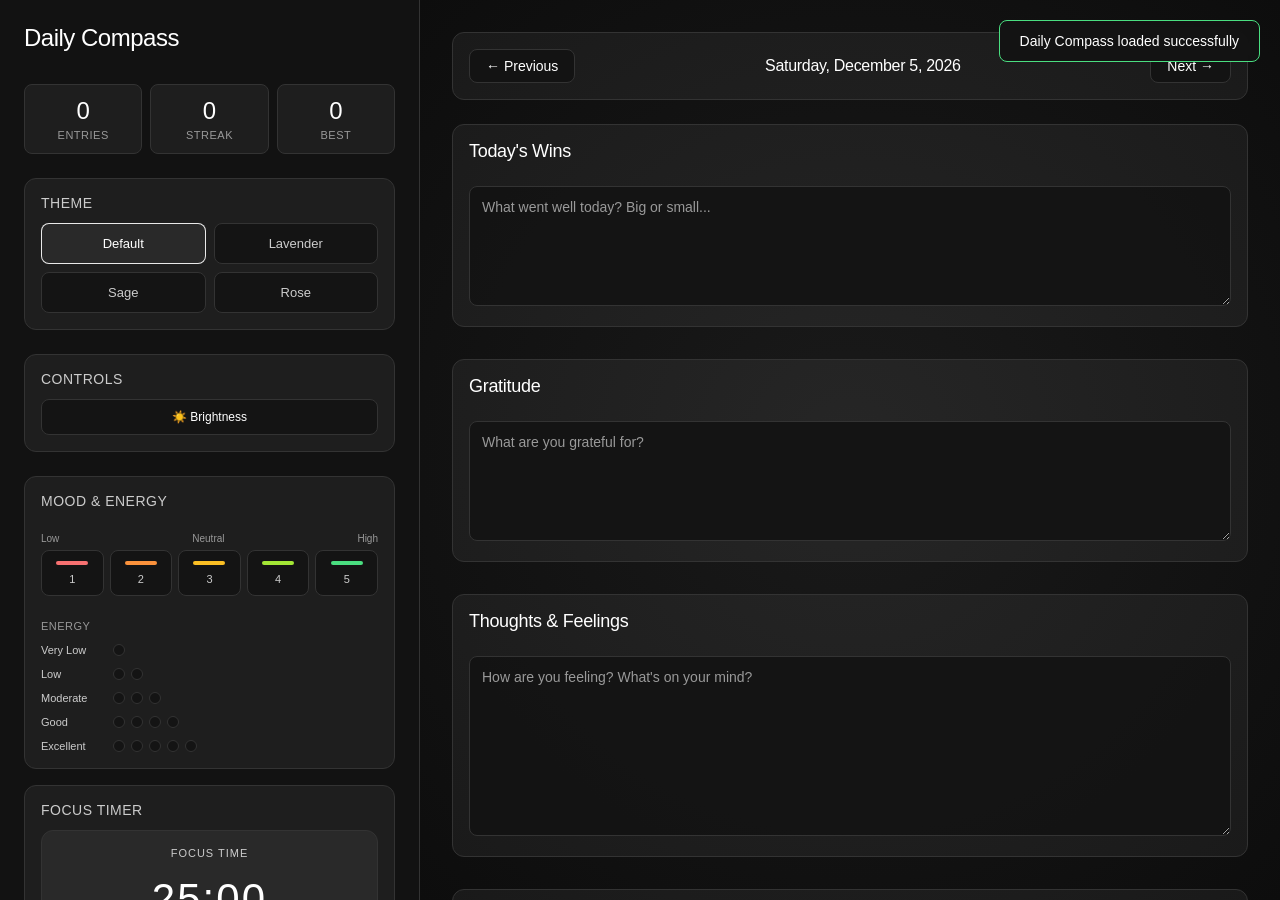
==== index.html @ 0b6d8ff9 "Add files via upload" ====
<!DOCTYPE html>
<html lang="en">
<head>
    <meta charset="UTF-8">
    <meta name="viewport" content="width=device-width, initial-scale=1.0">
    <meta http-equiv="Content-Security-Policy" content="default-src 'self'; style-src 'self' 'unsafe-inline'; script-src 'self' 'unsafe-inline'; img-src 'self' data: blob:;">
    <title>Daily Compass - Neurodivergent Friendly Planner</title>
    <style>
        * {
            margin: 0;
            padding: 0;
            box-sizing: border-box;
        }

        body {
            font-family: -apple-system, BlinkMacSystemFont, 'Segoe UI', Roboto, sans-serif;
            background: var(--bg-primary);
            color: var(--text-primary);
            height: 100vh;
            overflow: hidden;
            transition: all 0.3s ease;
        }
        
        /* Theme Variables */
        body.theme-default {
            --bg-primary: #0a0a0a;
            --bg-secondary: rgba(20, 20, 20, 0.95);
            --bg-tertiary: rgba(255, 255, 255, 0.05);
            --bg-gradient-start: #1a1a1a;
            --bg-gradient-end: #0d0d0d;
            --border-color: #333;
            --text-primary: #ffffff;
            --text-secondary: #ccc;
            --text-tertiary: #999;
            --accent-primary: rgba(255, 255, 255, 0.9);
            --accent-hover: #fff;
            --success: #4ade80;
            --warning: #fbbf24;
            --error: #f87171;
            --mood-very-low: #f87171;
            --mood-low: #fb923c;
            --mood-neutral: #fbbf24;
            --mood-good: #a3e635;
            --mood-excellent: #4ade80;
        }
        
        body.theme-lavender {
            --bg-primary: #1a1520;
            --bg-secondary: rgba(45, 35, 55, 0.95);
            --bg-tertiary: rgba(200, 180, 230, 0.08);
            --bg-gradient-start: #2d233c;
            --bg-gradient-end: #1a1520;
            --border-color: #4a3d5c;
            --text-primary: #e8e0f5;
            --text-secondary: #c8b8e0;
            --text-tertiary: #9b89b3;
            --accent-primary: #b8a0d6;
            --accent-hover: #cbb4e8;
            --success: #a0d6b8;
            --warning: #e8d4a0;
            --error: #d6a0a0;
            --mood-very-low: #d6a0a0;
            --mood-low: #e8b8a0;
            --mood-neutral: #e8d4a0;
            --mood-good: #c0d6a0;
            --mood-excellent: #a0d6b8;
        }
        
        body.theme-sage {
            --bg-primary: #141a14;
            --bg-secondary: rgba(35, 50, 40, 0.95);
            --bg-tertiary: rgba(180, 210, 190, 0.08);
            --bg-gradient-start: #263b2e;
            --bg-gradient-end: #141a14;
            --border-color: #3d5247;
            --text-primary: #e0f0e5;
            --text-secondary: #b8d8c5;
            --text-tertiary: #8aad96;
            --accent-primary: #a0c9b0;
            --accent-hover: #b4ddc4;
            --success: #85c89e;
            --warning: #c9b885;
            --error: #c98585;
            --mood-very-low: #c98585;
            --mood-low: #c9a885;
            --mood-neutral: #c9b885;
            --mood-good: #a5c98e;
            --mood-excellent: #85c89e;
        }
        
        body.theme-rose {
            --bg-primary: #1a1416;
            --bg-secondary: rgba(50, 35, 40, 0.95);
            --bg-tertiary: rgba(230, 180, 200, 0.08);
            --bg-gradient-start: #3c2630;
            --bg-gradient-end: #1a1416;
            --border-color: #5c3d49;
            --text-primary: #f5e0e8;
            --text-secondary: #e0b8cd;
            --text-tertiary: #b389a0;
            --accent-primary: #d6a0b8;
            --accent-hover: #e8b4cb;
            --success: #b8d6a0;
            --warning: #e8d6a0;
            --error: #d6a0a8;
            --mood-very-low: #d6a0a8;
            --mood-low: #e8b8a8;
            --mood-neutral: #e8d6a0;
            --mood-good: #c8d6a8;
            --mood-excellent: #b8d6a0;
        }

        /* Brightness Levels */
        body.brightness-low {
            filter: brightness(0.7);
        }

        body.brightness-medium {
            filter: brightness(0.85);
        }

        body.brightness-high {
            filter: brightness(1);
        }
        
        .app {
            display: flex;
            height: 100vh;
        }
        
        .sidebar {
            width: 420px;
            background: var(--bg-secondary);
            border-right: 1px solid var(--border-color);
            padding: 24px;
            overflow-y: auto;
            backdrop-filter: blur(20px);
            transition: all 0.3s ease;
        }
        
        .main-area {
            flex: 1;
            position: relative;
            background: radial-gradient(circle at 50% 50%, var(--bg-gradient-start) 0%, var(--bg-gradient-end) 100%);
            overflow-y: auto;
            padding: 32px;
            transition: all 0.3s ease;
        }
        
        h1 {
            font-size: 24px;
            font-weight: 300;
            margin-bottom: 32px;
            letter-spacing: -0.5px;
            transition: all 0.3s ease;
            color: var(--text-primary);
        }
        
        h2 {
            font-size: 18px;
            font-weight: 400;
            margin-bottom: 16px;
            color: var(--text-primary);
            letter-spacing: -0.3px;
        }
        
        h3 {
            font-size: 14px;
            font-weight: 500;
            margin-bottom: 12px;
            color: var(--text-secondary);
            text-transform: uppercase;
            letter-spacing: 0.5px;
        }
        
        /* Card Component */
        .card {
            background: var(--bg-tertiary);
            border-radius: 12px;
            padding: 16px;
            margin-bottom: 16px;
            border: 1px solid var(--border-color);
            transition: all 0.3s ease;
        }

        .card:hover {
            background: rgba(255, 255, 255, 0.08);
        }
        
        /* Theme Selector */
        .theme-selector {
            margin-bottom: 24px;
            padding: 16px;
            background: var(--bg-tertiary);
            border-radius: 12px;
            border: 1px solid var(--border-color);
            transition: all 0.3s ease;
        }
        
        .theme-options {
            display: grid;
            grid-template-columns: repeat(2, 1fr);
            gap: 8px;
            margin-top: 12px;
        }
        
        .theme-option {
            padding: 12px;
            border-radius: 8px;
            border: 1px solid var(--border-color);
            cursor: pointer;
            text-align: center;
            font-size: 13px;
            transition: all 0.2s ease;
            background: var(--bg-secondary);
            color: var(--text-secondary);
        }
        
        .theme-option:hover {
            border-color: var(--accent-primary);
            transform: scale(1.02);
        }
        
        .theme-option.active {
            border-color: var(--accent-primary);
            background: var(--bg-tertiary);
            color: var(--text-primary);
        }

        /* Controls Section */
        .controls-section {
            margin-bottom: 24px;
            padding: 16px;
            background: var(--bg-tertiary);
            border-radius: 12px;
            border: 1px solid var(--border-color);
        }

        .control-buttons {
            display: flex;
            gap: 8px;
            margin-top: 12px;
        }

        .control-btn {
            flex: 1;
            padding: 10px;
            border-radius: 8px;
            border: 1px solid var(--border-color);
            background: var(--bg-secondary);
            color: var(--text-primary);
            cursor: pointer;
            font-size: 12px;
            transition: all 0.2s ease;
            text-align: center;
        }

        .control-btn:hover {
            background: var(--bg-tertiary);
            border-color: var(--accent-primary);
            transform: scale(1.02);
        }

        .control-btn.active {
            border-color: var(--accent-primary);
            background: var(--accent-primary);
            color: var(--bg-primary);
        }

        /* Brightness Control */
        .brightness-panel {
            margin-top: 12px;
            padding: 12px;
            background: var(--bg-secondary);
            border-radius: 8px;
            border: 1px solid var(--border-color);
            display: none;
        }

        .brightness-panel.show {
            display: block;
        }

        .brightness-slider {
            width: 100%;
            margin-top: 8px;
        }

        input[type="range"] {
            -webkit-appearance: none;
            width: 100%;
            height: 6px;
            border-radius: 3px;
            background: var(--border-color);
            outline: none;
        }

        input[type="range"]::-webkit-slider-thumb {
            -webkit-appearance: none;
            appearance: none;
            width: 16px;
            height: 16px;
            border-radius: 50%;
            background: var(--accent-primary);
            cursor: pointer;
        }

        input[type="range"]::-moz-range-thumb {
            width: 16px;
            height: 16px;
            border-radius: 50%;
            background: var(--accent-primary);
            cursor: pointer;
            border: none;
        }
        
        /* Stats Display */
        .stats-display {
            display: grid;
            grid-template-columns: repeat(3, 1fr);
            gap: 8px;
            margin-bottom: 24px;
        }

        .stat-card {
            background: var(--bg-tertiary);
            border-radius: 8px;
            padding: 12px;
            border: 1px solid var(--border-color);
            text-align: center;
        }

        .stat-value {
            font-size: 24px;
            font-weight: 300;
            color: var(--text-primary);
            margin-bottom: 4px;
        }

        .stat-label {
            font-size: 11px;
            color: var(--text-tertiary);
            text-transform: uppercase;
            letter-spacing: 0.5px;
        }
        
        /* Date Navigation */
        .date-navigation {
            display: flex;
            align-items: center;
            justify-content: space-between;
            margin-bottom: 24px;
            padding: 16px;
            background: var(--bg-tertiary);
            border-radius: 12px;
            border: 1px solid var(--border-color);
        }
        
        .nav-btn {
            padding: 8px 16px;
            border-radius: 8px;
            border: 1px solid var(--border-color);
            background: var(--bg-secondary);
            color: var(--text-primary);
            cursor: pointer;
            font-size: 14px;
            transition: all 0.2s ease;
        }
        
        .nav-btn:hover {
            border-color: var(--accent-primary);
            transform: scale(1.02);
        }

        .date-display {
            font-size: 16px;
            font-weight: 400;
            color: var(--text-primary);
            letter-spacing: -0.3px;
        }

        /* PROFESSIONAL MOOD TRACKER */
        .mood-tracker-container {
            margin-top: 24px;
        }

        .mood-scale {
            margin-bottom: 24px;
        }

        .mood-label-row {
            display: flex;
            justify-content: space-between;
            margin-bottom: 8px;
            font-size: 12px;
            color: var(--text-tertiary);
        }

        .mood-buttons {
            display: grid;
            grid-template-columns: repeat(5, 1fr);
            gap: 8px;
        }

        .mood-btn {
            padding: 16px 8px;
            border-radius: 8px;
            border: 1px solid var(--border-color);
            background: var(--bg-secondary);
            color: var(--text-secondary);
            cursor: pointer;
            font-size: 13px;
            transition: all 0.2s ease;
            text-align: center;
            display: flex;
            flex-direction: column;
            align-items: center;
            gap: 8px;
        }

        .mood-btn:hover {
            transform: scale(1.02);
            border-color: var(--accent-primary);
        }

        .mood-btn.selected {
            border-width: 3px;
            border-color: var(--text-primary);
            font-weight: 600;
            background: var(--bg-tertiary);
        }

        .mood-indicator {
            width: 32px;
            height: 4px;
            border-radius: 2px;
            background: var(--border-color);
            transition: all 0.2s ease;
        }

        .mood-btn[data-mood="very-low"] .mood-indicator {
            background: var(--mood-very-low);
        }

        .mood-btn[data-mood="low"] .mood-indicator {
            background: var(--mood-low);
        }

        .mood-btn[data-mood="neutral"] .mood-indicator {
            background: var(--mood-neutral);
        }

        .mood-btn[data-mood="good"] .mood-indicator {
            background: var(--mood-good);
        }

        .mood-btn[data-mood="excellent"] .mood-indicator {
            background: var(--mood-excellent);
        }

        /* Energy Level Tracker */
        .energy-scale {
            margin-top: 24px;
        }

        .energy-level-row {
            display: flex;
            align-items: center;
            gap: 12px;
            margin-top: 12px;
        }

        .energy-label {
            min-width: 80px;
            font-size: 13px;
            color: var(--text-secondary);
        }

        .energy-dots-container {
            display: flex;
            gap: 6px;
            flex: 1;
        }

        .energy-dot {
            width: 12px;
            height: 12px;
            border-radius: 50%;
            background: var(--bg-secondary);
            border: 1px solid var(--border-color);
            cursor: pointer;
            transition: all 0.2s ease;
        }

        .energy-dot:hover {
            transform: scale(1.2);
            border-color: var(--accent-primary);
        }

        .energy-dot.filled {
            background: var(--accent-primary);
            border-color: var(--accent-primary);
        }

        /* Text Areas */
        textarea {
            width: 100%;
            min-height: 120px;
            padding: 12px;
            border-radius: 8px;
            border: 1px solid var(--border-color);
            background: var(--bg-secondary);
            color: var(--text-primary);
            font-family: inherit;
            font-size: 14px;
            resize: vertical;
            transition: all 0.2s ease;
            margin-top: 8px;
        }
        
        textarea:focus {
            outline: none;
            border-color: var(--accent-primary);
            background: var(--bg-tertiary);
        }

        textarea::placeholder {
            color: var(--text-tertiary);
        }

        .textarea-large {
            min-height: 180px;
        }
        
        /* Checklist Items */
        .checklist {
            margin-top: 12px;
        }

        .checklist-item {
            display: flex;
            align-items: center;
            padding: 10px 12px;
            margin-bottom: 6px;
            background: var(--bg-secondary);
            border-radius: 8px;
            border: 1px solid var(--border-color);
            transition: all 0.2s ease;
        }

        .checklist-item:hover {
            background: var(--bg-tertiary);
        }

        .checklist-item.checked {
            opacity: 0.6;
            text-decoration: line-through;
        }

        .checklist-checkbox {
            width: 20px;
            height: 20px;
            border-radius: 4px;
            border: 2px solid var(--border-color);
            margin-right: 12px;
            cursor: pointer;
            transition: all 0.2s ease;
            flex-shrink: 0;
        }

        .checklist-checkbox.checked {
            background: var(--accent-primary);
            border-color: var(--accent-primary);
        }

        .checklist-text {
            flex: 1;
            color: var(--text-secondary);
            font-size: 14px;
        }

        .checklist-remove {
            color: var(--text-tertiary);
            cursor: pointer;
            padding: 4px 8px;
            border-radius: 4px;
            transition: all 0.2s ease;
            font-size: 12px;
        }

        .checklist-remove:hover {
            background: var(--error);
            color: var(--bg-primary);
        }

        /* Add Item Input */
        .add-item-container {
            display: flex;
            gap: 8px;
            margin-top: 12px;
        }

        .add-item-input {
            flex: 1;
            padding: 10px 12px;
            border-radius: 8px;
            border: 1px solid var(--border-color);
            background: var(--bg-secondary);
            color: var(--text-primary);
            font-size: 14px;
            transition: all 0.2s ease;
        }

        .add-item-input:focus {
            outline: none;
            border-color: var(--accent-primary);
        }

        .add-item-btn {
            padding: 10px 20px;
            border-radius: 8px;
            border: 1px solid var(--border-color);
            background: var(--accent-primary);
            color: var(--bg-primary);
            cursor: pointer;
            font-size: 14px;
            transition: all 0.2s ease;
            font-weight: 500;
        }

        .add-item-btn:hover {
            transform: scale(1.02);
            background: var(--accent-hover);
        }

        /* Health Trackers */
        .tracker-grid {
            display: grid;
            grid-template-columns: repeat(2, 1fr);
            gap: 12px;
            margin-top: 12px;
        }

        .tracker-item {
            background: var(--bg-secondary);
            border-radius: 8px;
            padding: 12px;
            border: 1px solid var(--border-color);
        }

        .tracker-label {
            font-size: 12px;
            color: var(--text-tertiary);
            margin-bottom: 8px;
            text-transform: uppercase;
            letter-spacing: 0.5px;
        }

        .tracker-input {
            width: 100%;
            padding: 8px;
            border-radius: 6px;
            border: 1px solid var(--border-color);
            background: var(--bg-tertiary);
            color: var(--text-primary);
            font-size: 14px;
        }

        .tracker-input:focus {
            outline: none;
            border-color: var(--accent-primary);
        }

        /* Action Buttons */
        .action-btn {
            width: 100%;
            padding: 14px;
            border-radius: 8px;
            border: 1px solid var(--border-color);
            background: var(--accent-primary);
            color: var(--bg-primary);
            cursor: pointer;
            font-size: 15px;
            font-weight: 500;
            transition: all 0.2s ease;
            margin-top: 16px;
        }

        .action-btn:hover {
            transform: scale(1.02);
            background: var(--accent-hover);
        }

        .action-btn.secondary {
            background: var(--bg-secondary);
            color: var(--text-primary);
        }

        .action-btn.secondary:hover {
            background: var(--bg-tertiary);
            border-color: var(--accent-primary);
        }

        /* Data Management */
        .data-buttons {
            display: flex;
            gap: 8px;
            margin-top: 12px;
        }

        .data-btn {
            flex: 1;
            padding: 10px;
            border-radius: 8px;
            border: 1px solid var(--border-color);
            background: var(--bg-secondary);
            color: var(--text-primary);
            cursor: pointer;
            font-size: 12px;
            transition: all 0.2s ease;
            text-align: center;
        }

        .data-btn:hover {
            background: var(--bg-tertiary);
            border-color: var(--accent-primary);
            transform: scale(1.02);
        }

        /* Status Message */
        .status-message {
            position: fixed;
            top: 20px;
            right: 20px;
            padding: 12px 20px;
            border-radius: 8px;
            background: var(--bg-secondary);
            border: 1px solid var(--border-color);
            color: var(--text-primary);
            font-size: 14px;
            opacity: 0;
            transform: translateY(-20px);
            transition: all 0.3s ease;
            z-index: 1000;
            backdrop-filter: blur(10px);
        }

        .status-message.show {
            opacity: 1;
            transform: translateY(0);
        }

        .status-message.success {
            border-color: var(--success);
        }

        .status-message.error {
            border-color: var(--error);
        }

        /* Celebration Overlay */
        .celebration-overlay {
            position: fixed;
            top: 0;
            left: 0;
            width: 100%;
            height: 100%;
            background: rgba(0, 0, 0, 0.8);
            display: none;
            align-items: center;
            justify-content: center;
            z-index: 2000;
            backdrop-filter: blur(10px);
        }

        .celebration-overlay.show {
            display: flex;
        }

        .celebration-content {
            background: var(--bg-secondary);
            border-radius: 16px;
            padding: 40px;
            border: 2px solid var(--accent-primary);
            text-align: center;
            max-width: 500px;
        }

        .celebration-title {
            font-size: 36px;
            font-weight: 300;
            color: var(--text-primary);
            margin-bottom: 16px;
        }

        .celebration-message {
            font-size: 18px;
            color: var(--text-secondary);
            margin-bottom: 24px;
            line-height: 1.6;
        }

        .celebration-close {
            padding: 12px 32px;
            border-radius: 8px;
            border: 1px solid var(--border-color);
            background: var(--accent-primary);
            color: var(--bg-primary);
            cursor: pointer;
            font-size: 15px;
            font-weight: 500;
            transition: all 0.2s ease;
        }

        .celebration-close:hover {
            transform: scale(1.05);
            background: var(--accent-hover);
        }

        /* Scrollbar Styling */
        ::-webkit-scrollbar {
            width: 8px;
        }

        ::-webkit-scrollbar-track {
            background: var(--bg-primary);
        }

        ::-webkit-scrollbar-thumb {
            background: var(--border-color);
            border-radius: 4px;
        }

        ::-webkit-scrollbar-thumb:hover {
            background: var(--accent-primary);
        }

        /* Section Spacing */
        .section {
            margin-bottom: 32px;
        }

        .section:last-child {
            margin-bottom: 0;
        }

        /* Hidden file input */
        #importFileInput {
            display: none;
        }

        /* WORK TASKS */
        .task-list {
            margin-top: 16px;
        }

        .task-item {
            display: flex;
            align-items: flex-start;
            gap: 12px;
            padding: 12px;
            margin-bottom: 8px;
            background: var(--bg-secondary);
            border-radius: 8px;
            border: 1px solid var(--border-color);
            transition: all 0.2s ease;
        }

        .task-item:hover {
            background: var(--bg-tertiary);
        }

        .task-item.completed {
            opacity: 0.5;
        }

        .task-checkbox {
            width: 20px;
            height: 20px;
            border-radius: 4px;
            border: 2px solid var(--border-color);
            cursor: pointer;
            transition: all 0.2s ease;
            flex-shrink: 0;
            margin-top: 2px;
        }

        .task-checkbox.checked {
            background: var(--success);
            border-color: var(--success);
        }

        .task-content {
            flex: 1;
            min-width: 0;
        }

        .task-text {
            color: var(--text-primary);
            font-size: 14px;
            margin-bottom: 4px;
            word-wrap: break-word;
        }

        .task-item.completed .task-text {
            text-decoration: line-through;
        }

        .task-meta {
            display: flex;
            gap: 8px;
            flex-wrap: wrap;
            margin-top: 4px;
        }

        .task-tag {
            padding: 2px 8px;
            border-radius: 4px;
            font-size: 11px;
            font-weight: 500;
            text-transform: uppercase;
            letter-spacing: 0.5px;
        }

        .task-priority-high {
            background: var(--error);
            color: var(--bg-primary);
        }

        .task-priority-medium {
            background: var(--warning);
            color: var(--bg-primary);
        }

        .task-priority-low {
            background: var(--success);
            color: var(--bg-primary);
        }

        .task-time {
            font-size: 11px;
            color: var(--text-tertiary);
        }

        .task-actions {
            display: flex;
            gap: 4px;
        }

        .task-action-btn {
            padding: 4px 8px;
            font-size: 11px;
            border-radius: 4px;
            border: 1px solid var(--border-color);
            background: var(--bg-secondary);
            color: var(--text-tertiary);
            cursor: pointer;
            transition: all 0.2s ease;
        }

        .task-action-btn:hover {
            background: var(--error);
            border-color: var(--error);
            color: var(--bg-primary);
        }

        .add-task-form {
            display: flex;
            flex-direction: column;
            gap: 8px;
            margin-top: 12px;
            padding: 12px;
            background: var(--bg-secondary);
            border-radius: 8px;
            border: 1px solid var(--border-color);
        }

        .task-input-row {
            display: flex;
            gap: 8px;
        }

        .task-input {
            flex: 1;
            padding: 8px 12px;
            border-radius: 6px;
            border: 1px solid var(--border-color);
            background: var(--bg-tertiary);
            color: var(--text-primary);
            font-size: 14px;
        }

        .task-input:focus {
            outline: none;
            border-color: var(--accent-primary);
        }

        .task-select {
            padding: 8px 12px;
            border-radius: 6px;
            border: 1px solid var(--border-color);
            background: var(--bg-tertiary);
            color: var(--text-primary);
            font-size: 13px;
            cursor: pointer;
        }

        .task-time-input {
            width: 100px;
            padding: 8px 12px;
            border-radius: 6px;
            border: 1px solid var(--border-color);
            background: var(--bg-tertiary);
            color: var(--text-primary);
            font-size: 13px;
        }

        /* TASK PROGRESS BAR */
        .task-progress-container {
            margin-bottom: 16px;
            padding: 12px;
            background: var(--bg-tertiary);
            border-radius: 8px;
            border: 1px solid var(--border-color);
        }
        
        .task-progress-header {
            display: flex;
            justify-content: space-between;
            align-items: center;
            margin-bottom: 8px;
        }
        
        .task-progress-label {
            font-size: 13px;
            color: var(--text-secondary);
            font-weight: 500;
        }
        
        .task-progress-stats {
            font-size: 13px;
            color: var(--text-tertiary);
        }
        
        .task-progress-bar-container {
            width: 100%;
            height: 8px;
            background: var(--bg-secondary);
            border-radius: 4px;
            overflow: hidden;
            position: relative;
        }
        
        .task-progress-bar {
            height: 100%;
            background: linear-gradient(90deg, var(--success), var(--accent-primary));
            border-radius: 4px;
            transition: width 0.4s ease;
            position: relative;
        }
        
        .task-progress-bar::after {
            content: '';
            position: absolute;
            top: 0;
            left: 0;
            right: 0;
            bottom: 0;
            background: linear-gradient(
                90deg,
                transparent,
                rgba(255, 255, 255, 0.2),
                transparent
            );
            animation: shimmer 2s infinite;
        }
        
        @keyframes shimmer {
            0% { transform: translateX(-100%); }
            100% { transform: translateX(100%); }
        }

        /* POMODORO TIMER */
        .pomodoro-container {
            padding: 24px;
            background: var(--bg-tertiary);
            border-radius: 12px;
            border: 1px solid var(--border-color);
            text-align: center;
        }

        .timer-display {
            font-size: 64px;
            font-weight: 300;
            color: var(--text-primary);
            margin: 24px 0;
            font-variant-numeric: tabular-nums;
            letter-spacing: 0.05em;
        }

        .timer-label {
            font-size: 14px;
            color: var(--text-secondary);
            text-transform: uppercase;
            letter-spacing: 1px;
            margin-bottom: 8px;
        }

        .timer-controls {
            display: flex;
            gap: 12px;
            justify-content: center;
            margin-top: 24px;
        }

        .timer-btn {
            padding: 12px 24px;
            border-radius: 8px;
            border: 1px solid var(--border-color);
            background: var(--accent-primary);
            color: var(--bg-primary);
            cursor: pointer;
            font-size: 14px;
            font-weight: 500;
            transition: all 0.2s ease;
        }

        .timer-btn:hover {
            transform: scale(1.05);
            background: var(--accent-hover);
        }

        .timer-btn.secondary {
            background: var(--bg-secondary);
            color: var(--text-primary);
        }

        .timer-btn.secondary:hover {
            background: var(--bg-tertiary);
            border-color: var(--accent-primary);
        }

        .timer-presets {
            display: grid;
            grid-template-columns: repeat(3, 1fr);
            gap: 8px;
            margin-top: 16px;
        }

        .timer-preset {
            padding: 10px;
            border-radius: 6px;
            border: 1px solid var(--border-color);
            background: var(--bg-secondary);
            color: var(--text-secondary);
            cursor: pointer;
            font-size: 12px;
            transition: all 0.2s ease;
        }

        .timer-preset:hover {
            border-color: var(--accent-primary);
            background: var(--bg-tertiary);
        }

        .timer-preset.active {
            border-color: var(--accent-primary);
            background: var(--accent-primary);
            color: var(--bg-primary);
        }

        .timer-stats {
            display: grid;
            grid-template-columns: repeat(3, 1fr);
            gap: 12px;
            margin-top: 16px;
        }

        .timer-stat {
            padding: 12px;
            background: var(--bg-secondary);
            border-radius: 8px;
            border: 1px solid var(--border-color);
        }

        .timer-stat-value {
            font-size: 24px;
            font-weight: 300;
            color: var(--text-primary);
            margin-bottom: 4px;
        }

        .timer-stat-label {
            font-size: 11px;
            color: var(--text-tertiary);
            text-transform: uppercase;
            letter-spacing: 0.5px;
        }

        /* TIME TRACKING */
        .time-blocks {
            display: grid;
            grid-template-columns: repeat(auto-fill, minmax(200px, 1fr));
            gap: 12px;
            margin-top: 16px;
        }

        .time-block {
            padding: 16px;
            background: var(--bg-secondary);
            border-radius: 8px;
            border: 1px solid var(--border-color);
            transition: all 0.2s ease;
        }

        .time-block:hover {
            background: var(--bg-tertiary);
            border-color: var(--accent-primary);
        }

        .time-block-title {
            font-size: 14px;
            font-weight: 500;
            color: var(--text-primary);
            margin-bottom: 8px;
        }

        .time-block-time {
            font-size: 12px;
            color: var(--text-tertiary);
            margin-bottom: 8px;
        }

        .time-block-duration {
            font-size: 20px;
            font-weight: 300;
            color: var(--accent-primary);
        }

        .progress-bar {
            width: 100%;
            height: 8px;
            background: var(--bg-tertiary);
            border-radius: 4px;
            overflow: hidden;
            margin-top: 12px;
        }

        .progress-fill {
            height: 100%;
            background: var(--accent-primary);
            transition: width 0.3s ease;
            border-radius: 4px;
        }

        /* Responsive adjustments */
        @media (max-width: 968px) {
            .app {
                flex-direction: column;
            }

            .sidebar {
                width: 100%;
                border-right: none;
                border-bottom: 1px solid var(--border-color);
            }

            .tracker-grid {
                grid-template-columns: 1fr;
            }

            .mood-buttons {
                grid-template-columns: repeat(3, 1fr);
            }

            .timer-display {
                font-size: 48px;
            }

            .timer-presets {
                grid-template-columns: repeat(2, 1fr);
            }

            .time-blocks {
                grid-template-columns: 1fr;
            }
        }
    </style>
</head>
<body class="theme-default brightness-high">
    <div class="app">
        <!-- Sidebar -->
        <div class="sidebar">
            <h1>Daily Compass</h1>
            
            <!-- Stats Display -->
            <div class="stats-display">
                <div class="stat-card">
                    <div class="stat-value" id="totalEntriesDisplay">0</div>
                    <div class="stat-label">Entries</div>
                </div>
                <div class="stat-card">
                    <div class="stat-value" id="currentStreakDisplay">0</div>
                    <div class="stat-label">Streak</div>
                </div>
                <div class="stat-card">
                    <div class="stat-value" id="longestStreakDisplay">0</div>
                    <div class="stat-label">Best</div>
                </div>
            </div>

            <!-- Theme Selector -->
            <div class="theme-selector">
                <h3>Theme</h3>
                <div class="theme-options">
                    <div class="theme-option active" data-theme="default">Default</div>
                    <div class="theme-option" data-theme="lavender">Lavender</div>
                    <div class="theme-option" data-theme="sage">Sage</div>
                    <div class="theme-option" data-theme="rose">Rose</div>
                </div>
            </div>

            <!-- Controls -->
            <div class="controls-section">
                <h3>Controls</h3>
                <div class="control-buttons">
                    <button class="control-btn" id="brightnessToggle">☀️ Brightness</button>
                </div>
                <div class="brightness-panel" id="brightnessPanel">
                    <label class="tracker-label">Brightness Level</label>
                    <input type="range" class="brightness-slider" id="brightnessSlider" min="1" max="3" value="3" step="1">
                </div>
            </div>

            <!-- MOOD & ENERGY TRACKER -->
            <div class="card">
                <h3>Mood & Energy</h3>
                
                <div class="mood-tracker-container">
                    <!-- Mood Scale -->
                    <div class="mood-scale">
                        <div class="mood-label-row" style="font-size: 10px; margin-bottom: 6px;">
                            <span>Low</span>
                            <span>Neutral</span>
                            <span>High</span>
                        </div>
                        <div class="mood-buttons" id="moodButtons" style="grid-template-columns: repeat(5, 1fr); gap: 6px;">
                            <button class="mood-btn" data-mood="very-low" onclick="selectMood('very-low')" style="padding: 10px 4px;">
                                <div class="mood-indicator"></div>
                                <span style="font-size: 11px;">1</span>
                            </button>
                            <button class="mood-btn" data-mood="low" onclick="selectMood('low')" style="padding: 10px 4px;">
                                <div class="mood-indicator"></div>
                                <span style="font-size: 11px;">2</span>
                            </button>
                            <button class="mood-btn" data-mood="neutral" onclick="selectMood('neutral')" style="padding: 10px 4px;">
                                <div class="mood-indicator"></div>
                                <span style="font-size: 11px;">3</span>
                            </button>
                            <button class="mood-btn" data-mood="good" onclick="selectMood('good')" style="padding: 10px 4px;">
                                <div class="mood-indicator"></div>
                                <span style="font-size: 11px;">4</span>
                            </button>
                            <button class="mood-btn" data-mood="excellent" onclick="selectMood('excellent')" style="padding: 10px 4px;">
                                <div class="mood-indicator"></div>
                                <span style="font-size: 11px;">5</span>
                            </button>
                        </div>
                    </div>

                    <!-- Energy Level - Compact -->
                    <div class="energy-scale" style="margin-top: 16px;">
                        <div style="font-size: 11px; color: var(--text-tertiary); margin-bottom: 8px; text-transform: uppercase; letter-spacing: 0.5px;">Energy</div>
                        <div class="energy-level-row" style="margin-bottom: 6px;">
                            <div class="energy-label" style="min-width: 60px; font-size: 11px;">Very Low</div>
                            <div class="energy-dots-container" id="energyLevel1">
                                <div class="energy-dot" onclick="setEnergyLevel(1, 1)"></div>
                            </div>
                        </div>
                        <div class="energy-level-row" style="margin-bottom: 6px;">
                            <div class="energy-label" style="min-width: 60px; font-size: 11px;">Low</div>
                            <div class="energy-dots-container" id="energyLevel2">
                                <div class="energy-dot" onclick="setEnergyLevel(2, 1)"></div>
                                <div class="energy-dot" onclick="setEnergyLevel(2, 2)"></div>
                            </div>
                        </div>
                        <div class="energy-level-row" style="margin-bottom: 6px;">
                            <div class="energy-label" style="min-width: 60px; font-size: 11px;">Moderate</div>
                            <div class="energy-dots-container" id="energyLevel3">
                                <div class="energy-dot" onclick="setEnergyLevel(3, 1)"></div>
                                <div class="energy-dot" onclick="setEnergyLevel(3, 2)"></div>
                                <div class="energy-dot" onclick="setEnergyLevel(3, 3)"></div>
                            </div>
                        </div>
                        <div class="energy-level-row" style="margin-bottom: 6px;">
                            <div class="energy-label" style="min-width: 60px; font-size: 11px;">Good</div>
                            <div class="energy-dots-container" id="energyLevel4">
                                <div class="energy-dot" onclick="setEnergyLevel(4, 1)"></div>
                                <div class="energy-dot" onclick="setEnergyLevel(4, 2)"></div>
                                <div class="energy-dot" onclick="setEnergyLevel(4, 3)"></div>
                                <div class="energy-dot" onclick="setEnergyLevel(4, 4)"></div>
                            </div>
                        </div>
                        <div class="energy-level-row">
                            <div class="energy-label" style="min-width: 60px; font-size: 11px;">Excellent</div>
                            <div class="energy-dots-container" id="energyLevel5">
                                <div class="energy-dot" onclick="setEnergyLevel(5, 1)"></div>
                                <div class="energy-dot" onclick="setEnergyLevel(5, 2)"></div>
                                <div class="energy-dot" onclick="setEnergyLevel(5, 3)"></div>
                                <div class="energy-dot" onclick="setEnergyLevel(5, 4)"></div>
                                <div class="energy-dot" onclick="setEnergyLevel(5, 5)"></div>
                            </div>
                        </div>
                    </div>
                </div>
            </div>

            <!-- POMODORO TIMER -->
            <div class="card">
                <h3>Focus Timer</h3>
                <div class="pomodoro-container" style="padding: 16px;">
                    <div class="timer-label" id="timerLabel" style="font-size: 11px; margin-bottom: 8px;">FOCUS TIME</div>
                    <div class="timer-display" id="timerDisplay" style="font-size: 42px; margin: 16px 0;">25:00</div>
                    
                    <div class="timer-controls" style="gap: 8px;">
                        <button class="timer-btn" id="startBtn" onclick="startTimer()" style="padding: 10px 16px; font-size: 13px;">Start</button>
                        <button class="timer-btn secondary" id="pauseBtn" onclick="pauseTimer()" style="display: none; padding: 10px 16px; font-size: 13px;">Pause</button>
                        <button class="timer-btn secondary" onclick="resetTimer()" style="padding: 10px 16px; font-size: 13px;">Reset</button>
                    </div>

                    <div class="timer-presets" style="grid-template-columns: repeat(2, 1fr); gap: 6px; margin-top: 12px;">
                        <button class="timer-preset active" onclick="setTimerPreset(25, 'focus')" style="padding: 8px; font-size: 11px;">Focus 25m</button>
                        <button class="timer-preset" onclick="setTimerPreset(5, 'break')" style="padding: 8px; font-size: 11px;">Break 5m</button>
                        <button class="timer-preset" onclick="setTimerPreset(15, 'break')" style="padding: 8px; font-size: 11px;">Break 15m</button>
                        <button class="timer-preset" onclick="setTimerPreset(50, 'focus')" style="padding: 8px; font-size: 11px;">Deep 50m</button>
                    </div>

                    <div class="timer-stats" style="gap: 8px; margin-top: 12px;">
                        <div class="timer-stat" style="padding: 8px;">
                            <div class="timer-stat-value" id="focusSessionsToday" style="font-size: 20px;">0</div>
                            <div class="timer-stat-label" style="font-size: 10px;">Sessions</div>
                        </div>
                        <div class="timer-stat" style="padding: 8px;">
                            <div class="timer-stat-value" id="focusMinutesToday" style="font-size: 20px;">0</div>
                            <div class="timer-stat-label" style="font-size: 10px;">Minutes</div>
                        </div>
                        <div class="timer-stat" style="padding: 8px;">
                            <div class="timer-stat-value" id="breaksTaken" style="font-size: 20px;">0</div>
                            <div class="timer-stat-label" style="font-size: 10px;">Breaks</div>
                        </div>
                    </div>
                </div>
            </div>

            <!-- TASK LIST / AGENDA -->
            <div class="card">
                <h3>Today's Tasks</h3>
                
                <!-- Task Progress Bar -->
                <div class="task-progress-container">
                    <div class="task-progress-header">
                        <div class="task-progress-label">Progress</div>
                        <div class="task-progress-stats">
                            <span id="taskProgressCount">0/0</span> completed
                        </div>
                    </div>
                    <div class="task-progress-bar-container">
                        <div class="task-progress-bar" id="taskProgressBar" style="width: 0%"></div>
                    </div>
                </div>

                <!-- Task List -->
                <div class="task-list" id="taskList"></div>

                <!-- Add Task Form -->
                <div class="add-task-form">
                    <div class="task-input-row">
                        <input type="text" 
                               class="task-input" 
                               id="newTaskInput" 
                               placeholder="Add a task...">
                    </div>
                    <div class="task-input-row">
                        <select class="task-select" id="taskPriority">
                            <option value="">Priority</option>
                            <option value="high">High</option>
                            <option value="medium">Medium</option>
                            <option value="low">Low</option>
                        </select>
                        <input type="text" 
                               class="task-time-input" 
                               id="taskEstimate" 
                               placeholder="Est. time">
                        <button class="add-item-btn" onclick="addTask()">Add</button>
                    </div>
                </div>
            </div>

            <!-- Persistent Notes -->
            <div class="card">
                <h3>Persistent Notes</h3>
                <textarea id="persistentNotes" placeholder="Notes that stay across all days..." style="min-height: 80px;"></textarea>
            </div>

            <!-- Data Management -->
            <div class="card">
                <h3>Data Management</h3>
                <div class="data-buttons">
                    <button class="data-btn" onclick="exportData()">Export</button>
                    <button class="data-btn" onclick="document.getElementById('importFileInput').click()">Import</button>
                    <button class="data-btn" onclick="clearAllData()">Clear</button>
                </div>
                <input type="file" id="importFileInput" accept=".json" onchange="importData(this.files[0])">
            </div>
        </div>

        <!-- Main Area -->
        <div class="main-area">
            <!-- Date Navigation -->
            <div class="date-navigation">
                <button class="nav-btn" onclick="changeDay(-1)">← Previous</button>
                <div class="date-display" id="dateDisplay"></div>
                <button class="nav-btn" onclick="changeDay(1)">Next →</button>
            </div>

            <!-- Today's Wins -->
            <div class="section">
                <div class="card">
                    <h2>Today's Wins</h2>
                    <textarea id="winsText" placeholder="What went well today? Big or small..."></textarea>
                </div>
            </div>

            <!-- Gratitude -->
            <div class="section">
                <div class="card">
                    <h2>Gratitude</h2>
                    <textarea id="gratitudeText" placeholder="What are you grateful for?"></textarea>
                </div>
            </div>

            <!-- Thoughts & Feelings -->
            <div class="section">
                <div class="card">
                    <h2>Thoughts & Feelings</h2>
                    <textarea id="thoughtsText" class="textarea-large" placeholder="How are you feeling? What's on your mind?"></textarea>
                </div>
            </div>

            <!-- Tomorrow's Focus -->
            <div class="section">
                <div class="card">
                    <h2>Tomorrow's Focus</h2>
                    <textarea id="tomorrowText" placeholder="What are you looking forward to or planning for tomorrow?"></textarea>
                </div>
            </div>

            <!-- Self-Care Checklist -->
            <div class="section">
                <div class="card">
                    <h2>Self-Care</h2>
                    <div class="checklist" id="selfCareList"></div>
                    <div class="add-item-container">
                        <input type="text" class="add-item-input" id="newSelfCareItem" placeholder="Add self-care item...">
                        <button class="add-item-btn" onclick="addSelfCareItem()">Add</button>
                    </div>
                </div>
            </div>

            <!-- Hygiene Checklist -->
            <div class="section">
                <div class="card">
                    <h2>Hygiene</h2>
                    <div class="checklist" id="hygieneList"></div>
                    <div class="add-item-container">
                        <input type="text" class="add-item-input" id="newHygieneItem" placeholder="Add hygiene item...">
                        <button class="add-item-btn" onclick="addHygieneItem()">Add</button>
                    </div>
                </div>
            </div>

            <!-- Health Trackers -->
            <div class="section">
                <div class="card">
                    <h2>Health Tracking</h2>
                    <div class="tracker-grid">
                        <div class="tracker-item">
                            <div class="tracker-label">Exercise</div>
                            <input type="text" class="tracker-input" id="exerciseTracker" placeholder="Type & duration">
                        </div>
                        <div class="tracker-item">
                            <div class="tracker-label">Water</div>
                            <input type="text" class="tracker-input" id="waterTracker" placeholder="Glasses/liters">
                        </div>
                        <div class="tracker-item">
                            <div class="tracker-label">Sleep</div>
                            <input type="text" class="tracker-input" id="sleepTracker" placeholder="Hours">
                        </div>
                        <div class="tracker-item">
                            <div class="tracker-label">Medications and Supplements</div>
                            <input type="text" class="tracker-input" id="medsTracker" placeholder="Taken?">
                        </div>
                    </div>
                </div>
            </div>

            <!-- Done Enough Button -->
            <button class="action-btn" onclick="celebrateSmallWin()">
                I've Done Enough Today ✨
            </button>
        </div>
    </div>

    <!-- Status Message -->
    <div class="status-message" id="statusMessage"></div>

    <!-- Celebration Overlay -->
    <div class="celebration-overlay" id="celebrationOverlay">
        <div class="celebration-content">
            <div class="celebration-title">You Did It! ✨</div>
            <div class="celebration-message">
                You've done enough today. Rest is productive. You deserve to feel proud of what you accomplished, no matter how small it seems.
            </div>
            <button class="celebration-close" onclick="closeCelebration()">Thank You</button>
        </div>
    </div>

    <script>
        // ============================================================================
        // DATABASE SETUP
        // ============================================================================
        
        let db;
        let currentDate = new Date();

        const DB_NAME = 'DailyCompassDB';
        const DB_VERSION = 2;

        function initDB() {
            return new Promise((resolve, reject) => {
                const request = indexedDB.open(DB_NAME, DB_VERSION);

                request.onerror = () => reject(request.error);
                request.onsuccess = () => {
                    db = request.result;
                    resolve(db);
                };

                request.onupgradeneeded = (event) => {
                    const db = event.target.result;

                    if (!db.objectStoreNames.contains('entries')) {
                        db.createObjectStore('entries', { keyPath: 'date' });
                    }

                    if (!db.objectStoreNames.contains('settings')) {
                        db.createObjectStore('settings', { keyPath: 'key' });
                    }
                };
            });
        }

        // ============================================================================
        // UTILITY FUNCTIONS
        // ============================================================================

        function getDateString(date) {
            return date.toISOString().split('T')[0];
        }

        function updateDateDisplay() {
            const options = { weekday: 'long', year: 'numeric', month: 'long', day: 'numeric' };
            const dateStr = currentDate.toLocaleDateString('en-US', options);
            document.getElementById('dateDisplay').textContent = dateStr;
        }

        function showStatus(message, type = 'success') {
            const statusEl = document.getElementById('statusMessage');
            statusEl.textContent = message;
            statusEl.className = `status-message ${type} show`;
            
            setTimeout(() => {
                statusEl.classList.remove('show');
            }, 3000);
        }

        // ============================================================================
        // WORK TASKS
        // ============================================================================

        let tasks = [];

        function loadTasks() {
            const transaction = db.transaction(['settings'], 'readonly');
            const store = transaction.objectStore('settings');
            const request = store.get('tasks');

            request.onsuccess = () => {
                if (request.result) {
                    tasks = request.result.value;
                }
                renderTasks();
            };
        }

        function saveTasks() {
            const transaction = db.transaction(['settings'], 'readwrite');
            const store = transaction.objectStore('settings');
            store.put({ key: 'tasks', value: tasks });
        }

        function renderTasks() {
            const list = document.getElementById('taskList');
            list.innerHTML = '';
            
            if (tasks.length === 0) {
                list.innerHTML = '<p style="opacity: 0.6; font-style: italic; padding: 16px; text-align: center;">No tasks yet. Add one below!</p>';
                updateTaskProgress();
                return;
            }
            
            tasks.forEach((task, index) => {
                const div = document.createElement('div');
                div.className = `task-item ${task.completed ? 'completed' : ''}`;
                
                const metaHtml = [];
                if (task.priority) {
                    metaHtml.push(`<span class="task-tag task-priority-${task.priority}">${task.priority}</span>`);
                }
                if (task.estimate) {
                    metaHtml.push(`<span class="task-time">${task.estimate}</span>`);
                }
                
                div.innerHTML = `
                    <div class="task-checkbox ${task.completed ? 'checked' : ''}" onclick="toggleTask(${index})"></div>
                    <div class="task-content">
                        <div class="task-text">${task.text}</div>
                        ${metaHtml.length > 0 ? `<div class="task-meta">${metaHtml.join('')}</div>` : ''}
                    </div>
                    <div class="task-actions">
                        <button class="task-action-btn" onclick="deleteTask(${index})">Delete</button>
                    </div>
                `;
                list.appendChild(div);
            });
            
            updateTaskProgress();
        }

        function updateTaskProgress() {
            const totalTasks = tasks.length;
            const completedTasks = tasks.filter(t => t.completed).length;
            const percentage = totalTasks > 0 ? (completedTasks / totalTasks) * 100 : 0;
            
            // Update progress bar
            const progressBar = document.getElementById('taskProgressBar');
            if (progressBar) {
                progressBar.style.width = percentage + '%';
            }
            
            // Update progress text
            const progressCount = document.getElementById('taskProgressCount');
            if (progressCount) {
                progressCount.textContent = `${completedTasks}/${totalTasks}`;
            }
        }

        function addTask() {
            const input = document.getElementById('newTaskInput');
            const priority = document.getElementById('taskPriority');
            const estimate = document.getElementById('taskEstimate');
            const text = input.value.trim();
            
            if (text) {
                tasks.push({
                    text: text,
                    completed: false,
                    priority: priority.value,
                    estimate: estimate.value.trim(),
                    createdAt: new Date().toISOString()
                });
                
                saveTasks();
                renderTasks();
                
                input.value = '';
                priority.value = '';
                estimate.value = '';
                
                showStatus('Task added');
            }
        }

        function toggleTask(index) {
            tasks[index].completed = !tasks[index].completed;
            saveTasks();
            renderTasks();
            saveEntry(); // Also save to daily entry
        }

        function deleteTask(index) {
            if (confirm('Delete this task?')) {
                tasks.splice(index, 1);
                saveTasks();
                renderTasks();
                showStatus('Task deleted');
            }
        }

        // ============================================================================
        // POMODORO TIMER
        // ============================================================================

        let timerInterval = null;
        let timerSeconds = 1500; // 25 minutes default
        let initialTimerSeconds = 1500; // Track starting time for accurate stats
        let timerRunning = false;
        let currentTimerType = 'focus';
        let focusSessionsToday = 0;
        let focusMinutesToday = 0;
        let breaksTaken = 0;

        function updateTimerDisplay() {
            const minutes = Math.floor(timerSeconds / 60);
            const seconds = timerSeconds % 60;
            document.getElementById('timerDisplay').textContent = 
                `${minutes.toString().padStart(2, '0')}:${seconds.toString().padStart(2, '0')}`;
        }

        function setTimerPreset(minutes, type) {
            if (timerRunning) {
                pauseTimer();
            }
            
            timerSeconds = minutes * 60;
            initialTimerSeconds = minutes * 60; // Store initial value for stats
            currentTimerType = type;
            updateTimerDisplay();
            
            // Update label
            const labels = {
                'focus': 'FOCUS TIME',
                'break': 'BREAK TIME',
                'micro': 'MICRO BREAK'
            };
            document.getElementById('timerLabel').textContent = labels[type] || 'TIMER';
            
            // Update active preset
            document.querySelectorAll('.timer-preset').forEach(btn => {
                btn.classList.remove('active');
            });
            event.target.classList.add('active');
        }

        function startTimer() {
            if (timerRunning) return;
            
            // Request notification permission on first timer start (user interaction)
            if ('Notification' in window && Notification.permission === 'default') {
                Notification.requestPermission();
            }
            
            timerRunning = true;
            document.getElementById('startBtn').style.display = 'none';
            document.getElementById('pauseBtn').style.display = 'inline-block';
            
            timerInterval = setInterval(() => {
                timerSeconds--;
                updateTimerDisplay();
                
                if (timerSeconds <= 0) {
                    completeTimer();
                }
            }, 1000);
        }

        function pauseTimer() {
            timerRunning = false;
            clearInterval(timerInterval);
            document.getElementById('startBtn').style.display = 'inline-block';
            document.getElementById('pauseBtn').style.display = 'none';
        }

        function resetTimer() {
            pauseTimer();
            timerSeconds = 1500; // Reset to 25 minutes
            initialTimerSeconds = 1500; // Reset initial timer too
            currentTimerType = 'focus';
            updateTimerDisplay();
            document.getElementById('timerLabel').textContent = 'FOCUS TIME';
        }

        function completeTimer() {
            pauseTimer();
            
            // Update stats
            if (currentTimerType === 'focus') {
                focusSessionsToday++;
                focusMinutesToday += Math.floor(initialTimerSeconds / 60); // Use actual timer duration
                document.getElementById('focusSessionsToday').textContent = focusSessionsToday;
                document.getElementById('focusMinutesToday').textContent = focusMinutesToday;
                showStatus('Focus session complete! Time for a break.', 'success');
            } else {
                breaksTaken++;
                document.getElementById('breaksTaken').textContent = breaksTaken;
                showStatus('Break complete! Ready to focus?', 'success');
            }
            
            // Play notification (optional - browser notification)
            if ('Notification' in window && Notification.permission === 'granted') {
                new Notification('Timer Complete!', {
                    body: currentTimerType === 'focus' ? 'Time for a break!' : 'Ready to focus again?',
                    icon: 'data:image/svg+xml,<svg xmlns="http://www.w3.org/2000/svg" viewBox="0 0 100 100"><text y=".9em" font-size="90">⏰</text></svg>'
                });
            }
            
            // Save timer stats
            saveTimerStats();
            
            // Reset timer
            resetTimer();
        }

        function saveTimerStats() {
            const transaction = db.transaction(['settings'], 'readwrite');
            const store = transaction.objectStore('settings');
            const today = getDateString(new Date());
            
            store.put({ 
                key: `timerStats_${today}`, 
                value: {
                    focusSessions: focusSessionsToday,
                    focusMinutes: focusMinutesToday,
                    breaks: breaksTaken
                }
            });
        }

        function loadTimerStats() {
            const transaction = db.transaction(['settings'], 'readonly');
            const store = transaction.objectStore('settings');
            const today = getDateString(new Date());
            const request = store.get(`timerStats_${today}`);

            request.onsuccess = () => {
                if (request.result && request.result.value) {
                    const stats = request.result.value;
                    focusSessionsToday = stats.focusSessions || 0;
                    focusMinutesToday = stats.focusMinutes || 0;
                    breaksTaken = stats.breaks || 0;
                    
                    document.getElementById('focusSessionsToday').textContent = focusSessionsToday;
                    document.getElementById('focusMinutesToday').textContent = focusMinutesToday;
                    document.getElementById('breaksTaken').textContent = breaksTaken;
                }
            };
        }

        // Notification permission will be requested only when user starts a timer

        // ============================================================================
        // MOOD TRACKER
        // ============================================================================

        let currentMood = null;
        let currentEnergy = null;

        function selectMood(mood) {
            currentMood = mood;
            document.querySelectorAll('.mood-btn').forEach(btn => {
                btn.classList.remove('selected');
            });
            document.querySelector(`[data-mood="${mood}"]`).classList.add('selected');
            saveEntry();
            showStatus('Mood recorded');
        }

        function setEnergyLevel(level, dotIndex) {
            currentEnergy = { level, intensity: dotIndex };
            
            // Clear all dots
            document.querySelectorAll('.energy-dot').forEach(dot => {
                dot.classList.remove('filled');
            });
            
            // Fill dots up to selected level
            const container = document.getElementById(`energyLevel${level}`);
            const dots = container.querySelectorAll('.energy-dot');
            for (let i = 0; i < dotIndex; i++) {
                dots[i].classList.add('filled');
            }
            
            saveEntry();
            showStatus('Energy level recorded');
        }

        // ============================================================================
        // THEME MANAGEMENT
        // ============================================================================

        function setTheme(theme) {
            document.body.className = `theme-${theme} brightness-high`;
            const currentBrightness = localStorage.getItem('brightnessLevel') || '3';
            setBrightness(currentBrightness);
            
            document.querySelectorAll('.theme-option').forEach(btn => {
                btn.classList.toggle('active', btn.dataset.theme === theme);
            });
            
            localStorage.setItem('theme', theme);
        }

        document.querySelectorAll('.theme-option').forEach(btn => {
            btn.addEventListener('click', () => {
                const theme = btn.dataset.theme;
                setTheme(theme);
                showStatus(`Theme changed to ${theme}`);
            });
        });

        // ============================================================================
        // BRIGHTNESS CONTROL
        // ============================================================================

        document.getElementById('brightnessToggle').addEventListener('click', function(e) {
            e.preventDefault();
            e.stopPropagation();
            const panel = document.getElementById('brightnessPanel');
            panel.classList.toggle('show');
            this.classList.toggle('active', panel.classList.contains('show'));
        });

        document.getElementById('brightnessSlider').addEventListener('input', function() {
            setBrightness(this.value);
            localStorage.setItem('brightnessLevel', this.value);
        });

        function setBrightness(level) {
            document.body.classList.remove('brightness-low', 'brightness-medium', 'brightness-high');
            switch(level) {
                case '1':
                    document.body.classList.add('brightness-low');
                    break;
                case '2':
                    document.body.classList.add('brightness-medium');
                    break;
                case '3':
                    document.body.classList.add('brightness-high');
                    break;
            }
        }

        // ============================================================================
        // DATE NAVIGATION
        // ============================================================================

        function changeDay(delta) {
            saveEntry();
            currentDate.setDate(currentDate.getDate() + delta);
            updateDateDisplay();
            loadEntry(getDateString(currentDate));
        }

        // ============================================================================
        // ENTRY MANAGEMENT
        // ============================================================================

        // ============================================================================
        // HELPER FUNCTIONS
        // ============================================================================

        function safeGetValue(id, defaultValue = '') {
            const element = document.getElementById(id);
            return element ? element.value : defaultValue;
        }

        function safeSetValue(id, value) {
            const element = document.getElementById(id);
            if (element) {
                element.value = value || '';
            }
        }

        // ============================================================================
        // ENTRY MANAGEMENT
        // ============================================================================

        function saveEntry() {
            const dateKey = getDateString(currentDate);
            const entry = {
                date: dateKey,
                mood: currentMood,
                energy: currentEnergy,
                moodNotes: safeGetValue('moodNotesText'),
                wins: safeGetValue('winsText'),
                gratitude: safeGetValue('gratitudeText'),
                thoughts: safeGetValue('thoughtsText'),
                tomorrow: safeGetValue('tomorrowText'),
                exercise: safeGetValue('exerciseTracker'),
                water: safeGetValue('waterTracker'),
                sleep: safeGetValue('sleepTracker'),
                meds: safeGetValue('medsTracker'),
                selfCare: getCurrentSelfCareState(),
                hygiene: getCurrentHygieneState(),
                tasks: tasks.map(t => ({ ...t })), // Save task completion state
                lastModified: new Date().toISOString()
            };

            const transaction = db.transaction(['entries'], 'readwrite');
            const store = transaction.objectStore('entries');
            store.put(entry);

            transaction.oncomplete = () => {
                updateStats();
            };
        }

        function loadEntry(dateKey) {
            const transaction = db.transaction(['entries'], 'readonly');
            const store = transaction.objectStore('entries');
            const request = store.get(dateKey);

            request.onsuccess = () => {
                const entry = request.result;
                if (entry) {
                    // Load mood
                    if (entry.mood) {
                        currentMood = entry.mood;
                        selectMood(entry.mood);
                    } else {
                        currentMood = null;
                        document.querySelectorAll('.mood-btn').forEach(btn => btn.classList.remove('selected'));
                    }
                    
                    // Load energy
                    if (entry.energy) {
                        currentEnergy = entry.energy;
                        setEnergyLevel(entry.energy.level, entry.energy.intensity);
                    } else {
                        currentEnergy = null;
                        document.querySelectorAll('.energy-dot').forEach(dot => dot.classList.remove('filled'));
                    }
                    
                    safeSetValue('moodNotesText', entry.moodNotes);
                    safeSetValue('winsText', entry.wins);
                    safeSetValue('gratitudeText', entry.gratitude);
                    safeSetValue('thoughtsText', entry.thoughts);
                    safeSetValue('tomorrowText', entry.tomorrow);
                    safeSetValue('exerciseTracker', entry.exercise);
                    safeSetValue('waterTracker', entry.water);
                    safeSetValue('sleepTracker', entry.sleep);
                    safeSetValue('medsTracker', entry.meds);
                    
                    if (entry.selfCare) loadSelfCareState(entry.selfCare);
                    if (entry.hygiene) loadHygieneState(entry.hygiene);
                } else {
                    clearForm();
                }
            };
        }

        function clearForm() {
            currentMood = null;
            currentEnergy = null;
            document.querySelectorAll('.mood-btn').forEach(btn => btn.classList.remove('selected'));
            document.querySelectorAll('.energy-dot').forEach(dot => dot.classList.remove('filled'));
            safeSetValue('moodNotesText', '');
            safeSetValue('winsText', '');
            safeSetValue('gratitudeText', '');
            safeSetValue('thoughtsText', '');
            safeSetValue('tomorrowText', '');
            safeSetValue('exerciseTracker', '');
            safeSetValue('waterTracker', '');
            safeSetValue('sleepTracker', '');
            safeSetValue('medsTracker', '');
            resetChecklistStates();
        }

        // ============================================================================
        // PERSISTENT NOTES
        // ============================================================================

        document.getElementById('persistentNotes').addEventListener('input', function() {
            savePersistentNotes();
        });

        function savePersistentNotes() {
            const notes = document.getElementById('persistentNotes').value;
            const transaction = db.transaction(['settings'], 'readwrite');
            const store = transaction.objectStore('settings');
            store.put({ key: 'persistentNotes', value: notes });
        }

        function loadPersistentNotes() {
            const transaction = db.transaction(['settings'], 'readonly');
            const store = transaction.objectStore('settings');
            const request = store.get('persistentNotes');

            request.onsuccess = () => {
                if (request.result) {
                    document.getElementById('persistentNotes').value = request.result.value;
                }
            };
        }

        // ============================================================================
        // SELF-CARE CHECKLIST
        // ============================================================================

        let selfCareItems = [];

        function loadSelfCareItems() {
            const transaction = db.transaction(['settings'], 'readonly');
            const store = transaction.objectStore('settings');
            const request = store.get('selfCareItems');

            request.onsuccess = () => {
                if (request.result) {
                    selfCareItems = request.result.value;
                } else {
                    selfCareItems = [
                        'Take breaks',
                        'Deep breathing',
                        'Stretch',
                        'Listen to music',
                        'Connect with someone'
                    ];
                    saveSelfCareItems();
                }
                renderSelfCareList();
            };
        }

        function saveSelfCareItems() {
            const transaction = db.transaction(['settings'], 'readwrite');
            const store = transaction.objectStore('settings');
            store.put({ key: 'selfCareItems', value: selfCareItems });
        }

        function renderSelfCareList() {
            const list = document.getElementById('selfCareList');
            
            // Save current checked states before clearing
            const currentStates = getCurrentSelfCareState();
            
            list.innerHTML = '';
            
            selfCareItems.forEach((item, index) => {
                const div = document.createElement('div');
                div.className = 'checklist-item';
                
                // Apply checked state if it was previously checked
                if (currentStates[index]) {
                    div.classList.add('checked');
                }
                
                div.innerHTML = `
                    <div class="checklist-checkbox ${currentStates[index] ? 'checked' : ''}" onclick="toggleSelfCare(${index})"></div>
                    <div class="checklist-text">${item}</div>
                    <div class="checklist-remove" onclick="removeSelfCareItem(${index})">Remove</div>
                `;
                list.appendChild(div);
            });
        }

        function addSelfCareItem() {
            const input = document.getElementById('newSelfCareItem');
            const text = input.value.trim();
            
            if (text) {
                selfCareItems.push(text);
                saveSelfCareItems();
                renderSelfCareList();
                input.value = '';
                showStatus('Self-care item added');
            }
        }

        function removeSelfCareItem(index) {
            selfCareItems.splice(index, 1);
            saveSelfCareItems();
            renderSelfCareList();
            showStatus('Self-care item removed');
        }

        function toggleSelfCare(index) {
            const items = document.getElementById('selfCareList').children;
            const item = items[index];
            const checkbox = item.querySelector('.checklist-checkbox');
            
            checkbox.classList.toggle('checked');
            item.classList.toggle('checked');
            saveEntry();
        }

        function getCurrentSelfCareState() {
            const items = document.getElementById('selfCareList').children;
            return Array.from(items).map(item => 
                item.classList.contains('checked')
            );
        }

        function loadSelfCareState(states) {
            const items = document.getElementById('selfCareList').children;
            states.forEach((checked, index) => {
                if (items[index] && checked) {
                    const checkbox = items[index].querySelector('.checklist-checkbox');
                    checkbox.classList.add('checked');
                    items[index].classList.add('checked');
                }
            });
        }

        // ============================================================================
        // HYGIENE CHECKLIST
        // ============================================================================

        let hygieneItems = [];

        function loadHygieneItems() {
            const transaction = db.transaction(['settings'], 'readonly');
            const store = transaction.objectStore('settings');
            const request = store.get('hygieneItems');

            request.onsuccess = () => {
                if (request.result) {
                    hygieneItems = request.result.value;
                } else {
                    hygieneItems = [
                        'Brush teeth',
                        'Shower',
                        'Wash face',
                        'Change clothes',
                        'Drink water'
                    ];
                    saveHygieneItems();
                }
                renderHygieneList();
            };
        }

        function saveHygieneItems() {
            const transaction = db.transaction(['settings'], 'readwrite');
            const store = transaction.objectStore('settings');
            store.put({ key: 'hygieneItems', value: hygieneItems });
        }

        function renderHygieneList() {
            const list = document.getElementById('hygieneList');
            
            // Save current checked states before clearing
            const currentStates = getCurrentHygieneState();
            
            list.innerHTML = '';
            
            hygieneItems.forEach((item, index) => {
                const div = document.createElement('div');
                div.className = 'checklist-item';
                
                // Apply checked state if it was previously checked
                if (currentStates[index]) {
                    div.classList.add('checked');
                }
                
                div.innerHTML = `
                    <div class="checklist-checkbox ${currentStates[index] ? 'checked' : ''}" onclick="toggleHygiene(${index})"></div>
                    <div class="checklist-text">${item}</div>
                    <div class="checklist-remove" onclick="removeHygieneItem(${index})">Remove</div>
                `;
                list.appendChild(div);
            });
        }

        function addHygieneItem() {
            const input = document.getElementById('newHygieneItem');
            const text = input.value.trim();
            
            if (text) {
                hygieneItems.push(text);
                saveHygieneItems();
                renderHygieneList();
                input.value = '';
                showStatus('Hygiene item added');
            }
        }

        function removeHygieneItem(index) {
            hygieneItems.splice(index, 1);
            saveHygieneItems();
            renderHygieneList();
            showStatus('Hygiene item removed');
        }

        function toggleHygiene(index) {
            const items = document.getElementById('hygieneList').children;
            const item = items[index];
            const checkbox = item.querySelector('.checklist-checkbox');
            
            checkbox.classList.toggle('checked');
            item.classList.toggle('checked');
            saveEntry();
        }

        function getCurrentHygieneState() {
            const items = document.getElementById('hygieneList').children;
            return Array.from(items).map(item => 
                item.classList.contains('checked')
            );
        }

        function loadHygieneState(states) {
            const items = document.getElementById('hygieneList').children;
            states.forEach((checked, index) => {
                if (items[index] && checked) {
                    const checkbox = items[index].querySelector('.checklist-checkbox');
                    checkbox.classList.add('checked');
                    items[index].classList.add('checked');
                }
            });
        }

        function resetChecklistStates() {
            document.querySelectorAll('.checklist-item').forEach(item => {
                item.classList.remove('checked');
                item.querySelector('.checklist-checkbox').classList.remove('checked');
            });
        }

        // ============================================================================
        // STATISTICS
        // ============================================================================

        function updateStats() {
            const transaction = db.transaction(['entries'], 'readonly');
            const store = transaction.objectStore('entries');
            const request = store.getAll();

            request.onsuccess = () => {
                const entries = request.result;
                const totalEntries = entries.length;
                
                document.getElementById('totalEntriesDisplay').textContent = totalEntries;
                
                // Calculate streak
                const sortedDates = entries
                    .map(e => new Date(e.date))
                    .sort((a, b) => b - a);

                let currentStreak = 0;
                let longestStreak = 0;
                let tempStreak = 0;
                let prevDate = null;

                sortedDates.forEach(date => {
                    if (prevDate) {
                        const diffDays = Math.floor((prevDate - date) / (1000 * 60 * 60 * 24));
                        if (diffDays === 1) {
                            tempStreak++;
                        } else {
                            longestStreak = Math.max(longestStreak, tempStreak);
                            tempStreak = 1;
                        }
                    } else {
                        tempStreak = 1;
                    }
                    prevDate = date;
                });

                longestStreak = Math.max(longestStreak, tempStreak);

                // Current streak from today backwards
                const today = new Date();
                today.setHours(0, 0, 0, 0);
                let checkDate = new Date(today);
                
                while (true) {
                    const dateStr = getDateString(checkDate);
                    const hasEntry = entries.some(e => e.date === dateStr);
                    
                    if (hasEntry) {
                        currentStreak++;
                        checkDate.setDate(checkDate.getDate() - 1);
                    } else {
                        break;
                    }
                }

                document.getElementById('currentStreakDisplay').textContent = currentStreak;
                document.getElementById('longestStreakDisplay').textContent = longestStreak;
            };
        }

        // ============================================================================
        // CELEBRATION
        // ============================================================================

        function celebrateSmallWin() {
            document.getElementById('celebrationOverlay').classList.add('show');
        }

        function closeCelebration() {
            document.getElementById('celebrationOverlay').classList.remove('show');
        }

        // ============================================================================
        // DATA MANAGEMENT
        // ============================================================================

        function exportData() {
            const transaction = db.transaction(['entries', 'settings'], 'readonly');
            const entriesStore = transaction.objectStore('entries');
            const settingsStore = transaction.objectStore('settings');

            const entriesRequest = entriesStore.getAll();
            const settingsRequest = settingsStore.getAll();

            Promise.all([
                new Promise(resolve => entriesRequest.onsuccess = () => resolve(entriesRequest.result)),
                new Promise(resolve => settingsRequest.onsuccess = () => resolve(settingsRequest.result))
            ]).then(([entries, settings]) => {
                const data = {
                    entries,
                    settings,
                    exportDate: new Date().toISOString(),
                    version: DB_VERSION
                };

                const blob = new Blob([JSON.stringify(data, null, 2)], { type: 'application/json' });
                const url = URL.createObjectURL(blob);
                const a = document.createElement('a');
                a.href = url;
                a.download = `daily-compass-backup-${getDateString(new Date())}.json`;
                document.body.appendChild(a);
                a.click();
                document.body.removeChild(a);
                URL.revokeObjectURL(url);

                showStatus('Data exported successfully');
            });
        }

        function importData(file) {
            if (!file) return;

            const reader = new FileReader();
            reader.onload = (e) => {
                try {
                    const data = JSON.parse(e.target.result);

                    if (!data.entries || !data.settings) {
                        throw new Error('Invalid backup file format');
                    }

                    const shouldReplace = confirm(
                        'Do you want to REPLACE all existing data?\n\n' +
                        'OK = Replace everything\n' +
                        'Cancel = Merge with existing data'
                    );

                    const transaction = db.transaction(['entries', 'settings'], 'readwrite');
                    const entriesStore = transaction.objectStore('entries');
                    const settingsStore = transaction.objectStore('settings');

                    if (shouldReplace) {
                        entriesStore.clear();
                        settingsStore.clear();
                    }

                    data.entries.forEach(entry => entriesStore.put(entry));
                    data.settings.forEach(setting => settingsStore.put(setting));

                    transaction.oncomplete = () => {
                        showStatus('Data imported successfully');
                        loadPersistentNotes();
                        loadSelfCareItems();
                        loadHygieneItems();
                        loadEntry(getDateString(currentDate));
                        updateStats();
                    };

                    document.getElementById('importFileInput').value = '';

                } catch (error) {
                    showStatus('Error importing data: ' + error.message, 'error');
                    console.error('Import error:', error);
                }
            };

            reader.readAsText(file);
        }

        function clearAllData() {
            if (!confirm('Are you sure you want to clear ALL data? This cannot be undone.')) {
                return;
            }

            const transaction = db.transaction(['entries', 'settings'], 'readwrite');
            const entriesStore = transaction.objectStore('entries');
            const settingsStore = transaction.objectStore('settings');

            entriesStore.clear();
            settingsStore.clear();

            transaction.oncomplete = () => {
                showStatus('All data cleared');
                clearForm();
                document.getElementById('persistentNotes').value = '';
                loadSelfCareItems();
                loadHygieneItems();
                updateStats();
            };
        }

        // ============================================================================
        // AUTO-SAVE
        // ============================================================================

        // Auto-save every 30 seconds
        setInterval(() => {
            if (db) {
                saveEntry();
            }
        }, 30000);

        // Save before page unload
        window.addEventListener('beforeunload', () => {
            if (db) {
                saveEntry();
            }
        });

        // ============================================================================
        // INITIALIZATION
        // ============================================================================

        async function initialize() {
            try {
                await initDB();
                
                // Load saved theme
                const savedTheme = localStorage.getItem('theme') || 'default';
                setTheme(savedTheme);

                // Load saved brightness
                const savedBrightness = localStorage.getItem('brightnessLevel') || '3';
                document.getElementById('brightnessSlider').value = savedBrightness;
                setBrightness(savedBrightness);

                // Update date display
                updateDateDisplay();

                // Load data
                await loadPersistentNotes();
                await loadSelfCareItems();
                await loadHygieneItems();
                await loadTasks();
                await loadTimerStats();
                await loadEntry(getDateString(currentDate));
                await updateStats();

                showStatus('Daily Compass loaded successfully');
            } catch (error) {
                console.error('Initialization error:', error);
                showStatus('Error initializing app. Please refresh.', 'error');
            }
        }

        // Start the app
        if (document.readyState === 'loading') {
            document.addEventListener('DOMContentLoaded', initialize);
        } else {
            initialize();
        }

        // Close brightness panel when clicking outside
        document.addEventListener('click', function(e) {
            const panel = document.getElementById('brightnessPanel');
            const toggle = document.getElementById('brightnessToggle');

            if (panel.classList.contains('show') && 
                !panel.contains(e.target) && 
                !toggle.contains(e.target)) {
                panel.classList.remove('show');
                toggle.classList.remove('active');
            }
        });

        // Enter key to add items
        document.getElementById('newSelfCareItem').addEventListener('keypress', function(e) {
            if (e.key === 'Enter') {
                addSelfCareItem();
            }
        });

        document.getElementById('newHygieneItem').addEventListener('keypress', function(e) {
            if (e.key === 'Enter') {
                addHygieneItem();
            }
        });

        document.getElementById('newTaskInput').addEventListener('keypress', function(e) {
            if (e.key === 'Enter') {
                addTask();
            }
        });
    </script>
</body>
</html>
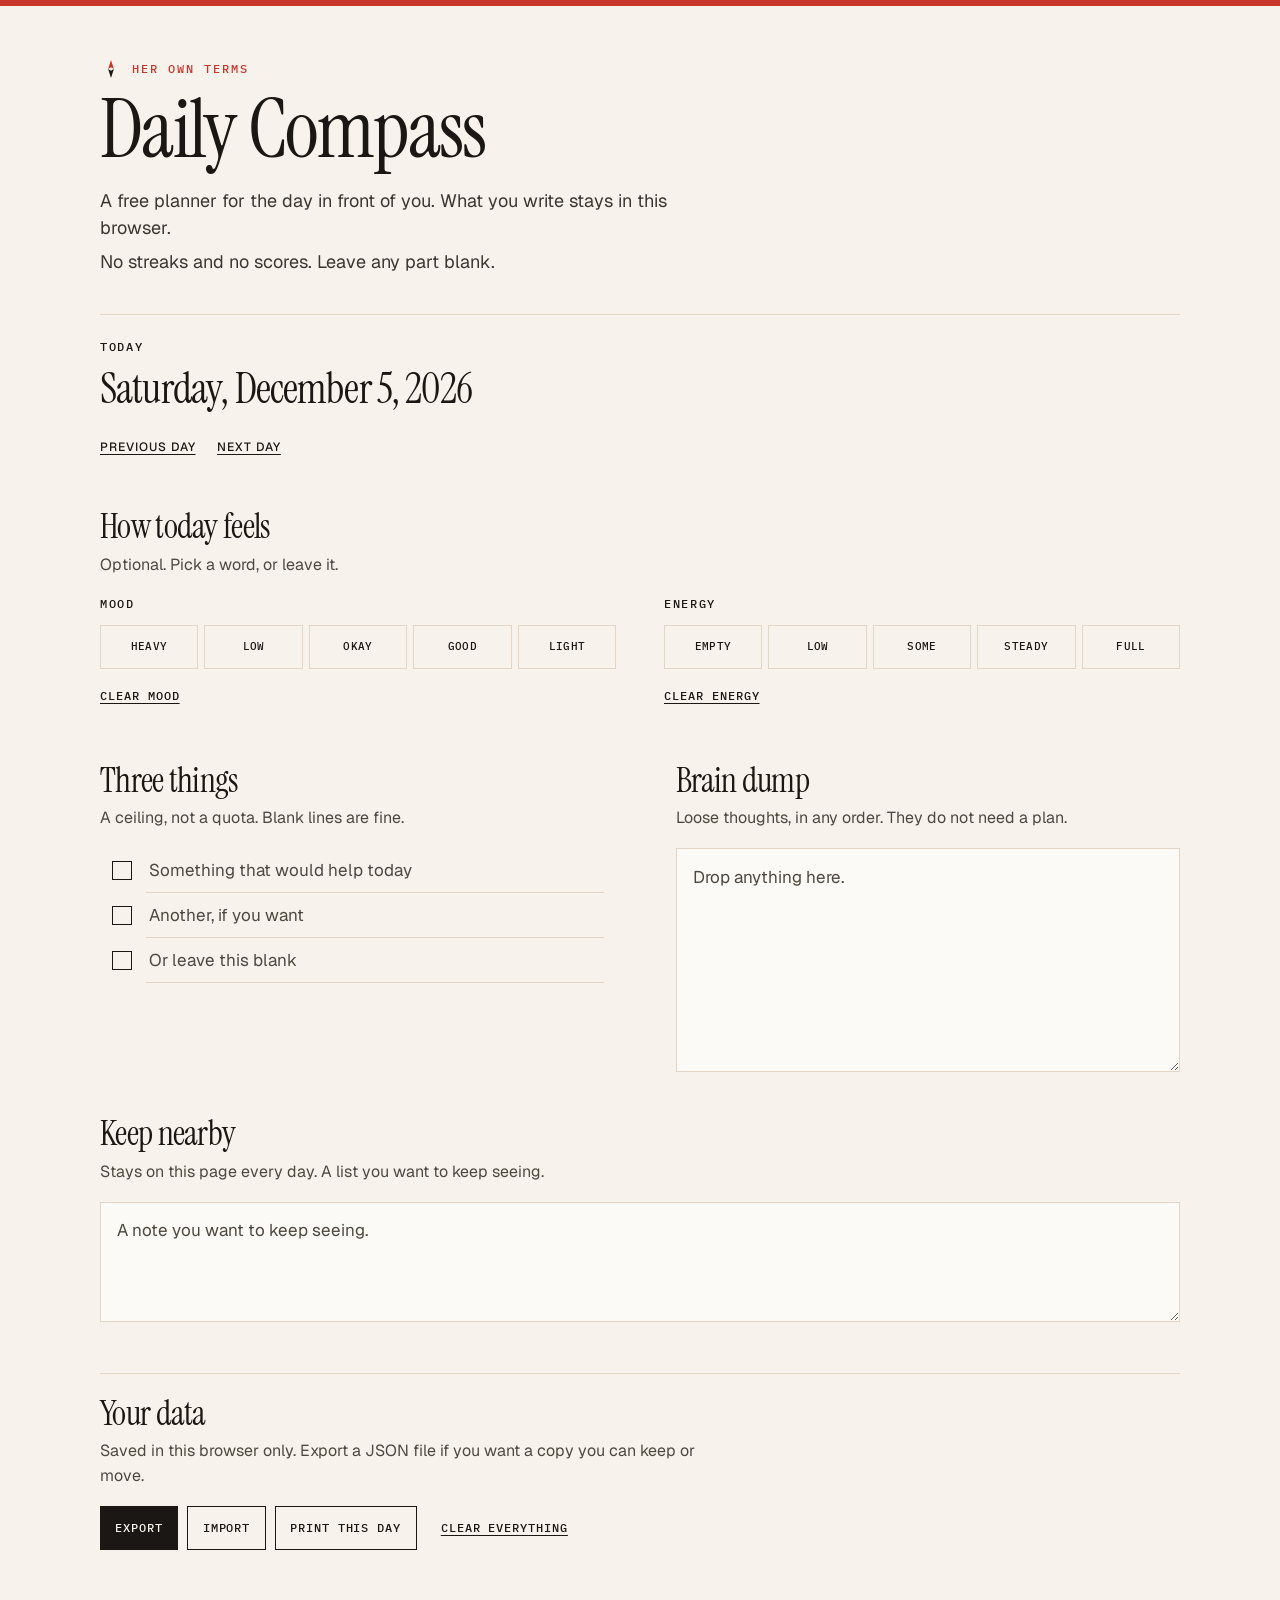
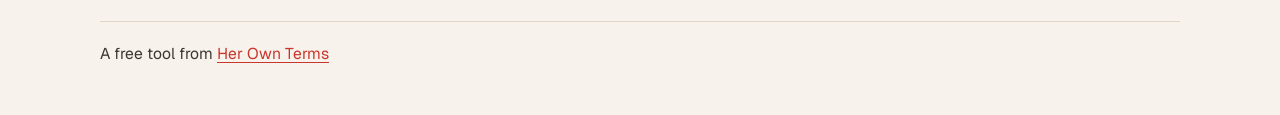
==== commit 5f0764fa: "Relaunch Daily Compass as a private Her Own Terms planner Replace the dark dashboard with a calm tod" ====
--- a/index.html
+++ b/index.html
@@ -2,2707 +2,1429 @@
 <html lang="en">
 <head>
     <meta charset="UTF-8">
-    <meta name="viewport" content="width=device-width, initial-scale=1.0">
-    <meta http-equiv="Content-Security-Policy" content="default-src 'self'; style-src 'self' 'unsafe-inline'; script-src 'self' 'unsafe-inline'; img-src 'self' data: blob:;">
-    <title>Daily Compass - Neurodivergent Friendly Planner</title>
+    <meta name="viewport" content="width=device-width, initial-scale=1">
+    <meta name="description" content="A free, private daily planner from Her Own Terms. Note mood and energy, choose three things, and leave the rest in a brain dump. Your data stays in this browser.">
+    <meta name="theme-color" content="#F7F3EC">
+    <meta name="color-scheme" content="light">
+    <meta property="og:title" content="Daily Compass">
+    <meta property="og:description" content="A free, private daily planner from Her Own Terms. Mood, energy, three things, and a brain dump. Your data stays in this browser.">
+    <meta property="og:type" content="website">
+    <meta property="og:image" content="og-image.png">
+    <meta property="og:image:alt" content="Daily Compass, a free planner from Her Own Terms, set in serif type on warm paper.">
+    <meta name="twitter:card" content="summary_large_image">
+    <meta name="twitter:title" content="Daily Compass">
+    <meta name="twitter:description" content="A free, private daily planner from Her Own Terms. Mood, energy, three things, and a brain dump. Your data stays in this browser.">
+    <meta name="twitter:image" content="og-image.png">
+    <meta name="twitter:image:alt" content="Daily Compass, a free planner from Her Own Terms, set in serif type on warm paper.">
+    <title>Daily Compass</title>
+    <link rel="icon" href="favicon.svg" type="image/svg+xml">
+    <link rel="apple-touch-icon" href="apple-touch-icon.png">
+    <meta http-equiv="Content-Security-Policy" content="default-src 'self'; style-src 'self' 'unsafe-inline'; script-src 'self' 'unsafe-inline'; img-src 'self'; font-src 'self'; connect-src 'none'; object-src 'none'; base-uri 'self'; form-action 'none'">
     <style>
-        * {
+        @font-face {
+            font-family: "Instrument Serif";
+            font-style: normal;
+            font-weight: 400;
+            font-display: swap;
+            src: url("fonts/instrument-serif-400.woff2") format("woff2");
+        }
+
+        @font-face {
+            font-family: "Geist";
+            font-style: normal;
+            font-weight: 400;
+            font-display: swap;
+            src: url("fonts/geist-400.woff2") format("woff2");
+        }
+
+        @font-face {
+            font-family: "Geist";
+            font-style: normal;
+            font-weight: 500;
+            font-display: swap;
+            src: url("fonts/geist-500.woff2") format("woff2");
+        }
+
+        @font-face {
+            font-family: "IBM Plex Mono";
+            font-style: normal;
+            font-weight: 500;
+            font-display: swap;
+            src: url("fonts/ibm-plex-mono-500.woff2") format("woff2");
+        }
+
+        :root {
+            --paper: #F7F3EC;
+            --raised: #FBFAF6;
+            --ink: #1A1714;
+            --ink-soft: #3C362F;
+            --muted: #4E483F;
+            --line: #E3D6C6;
+            --accent: #C8362C;
+            --focus: #C8362C;
+        }
+
+        *, *::before, *::after { box-sizing: border-box; }
+
+        html { scroll-behavior: auto; }
+
+        body {
+            margin: 0;
+            background: var(--paper);
+            color: var(--ink);
+            font-family: "Geist", "Segoe UI", sans-serif;
+            font-size: 1.0625rem;
+            line-height: 1.55;
+            font-weight: 400;
+            overflow-wrap: break-word;
+        }
+
+        .topbar {
+            height: 6px;
+            background: var(--accent);
+        }
+
+        .wrap {
+            width: min(1080px, calc(100% - 2.5rem));
+            margin-inline: auto;
+        }
+
+        h1, h2, .date-heading {
+            font-family: "Instrument Serif", Georgia, serif;
+            font-weight: 400;
+            letter-spacing: -0.02em;
+            line-height: 1.05;
+        }
+
+        h1 {
+            margin: 0.4rem 0 0.85rem;
+            font-size: clamp(3rem, 7vw, 5.15rem);
+        }
+
+        h2 {
+            margin: 0 0 0.45rem;
+            font-size: clamp(1.7rem, 3vw, 2.15rem);
+        }
+
+        p { margin: 0; }
+
+        button, input, textarea { font: inherit; color: inherit; }
+
+        textarea::placeholder,
+        input::placeholder {
+            color: var(--muted);
+            opacity: 1;
+        }
+
+        button { cursor: pointer; }
+
+        :focus { outline: none; }
+
+        :focus-visible {
+            outline: 2px solid var(--focus);
+            outline-offset: 3px;
+        }
+
+        .skip {
+            position: absolute;
+            left: 0.75rem;
+            top: -4rem;
+            z-index: 3;
+            background: var(--ink);
+            color: var(--paper);
+            padding: 0.65rem 0.85rem;
+            text-decoration: none;
+        }
+
+        .skip:focus { top: 0.75rem; }
+
+        header { padding-top: 2.25rem; }
+
+        .brandline {
+            display: flex;
+            align-items: center;
+            gap: 0.65rem;
+            margin: 0;
+            color: var(--accent);
+            font-family: "IBM Plex Mono", ui-monospace, monospace;
+            font-size: 0.78rem;
+            font-weight: 500;
+            letter-spacing: 0.16em;
+            text-transform: uppercase;
+        }
+
+        .brandline svg { flex: none; }
+
+        .deck {
+            max-width: 38rem;
+            color: var(--ink-soft);
+            font-size: 1.125rem;
+        }
+
+        .deck + .deck { margin-top: 0.35rem; }
+
+        .dateblock {
+            margin-top: 2.4rem;
+            padding-top: 1.4rem;
+            border-top: 1px solid var(--line);
+        }
+
+        .label, legend, .texty, .btn, .brandline, .status {
+            font-family: "IBM Plex Mono", ui-monospace, monospace;
+        }
+
+        .label, legend {
+            display: block;
+            margin: 0 0 0.7rem;
+            padding: 0;
+            color: var(--ink);
+            font-size: 0.75rem;
+            font-weight: 500;
+            letter-spacing: 0.14em;
+            text-transform: uppercase;
+        }
+
+        .date-heading {
+            margin: 0.2rem 0 0.85rem;
+            font-size: clamp(1.85rem, 4vw, 2.65rem);
+        }
+
+        .navbtns {
+            display: flex;
+            flex-wrap: wrap;
+            gap: 0.25rem 1.35rem;
+        }
+
+        .texty, .navbtns button {
+            min-height: 44px;
+            padding: 0.45rem 0;
+            border: 0;
+            background: transparent;
+            color: var(--ink);
+            font-size: 0.75rem;
+            font-weight: 500;
+            letter-spacing: 0.08em;
+            text-transform: uppercase;
+            text-decoration: underline;
+            text-underline-offset: 0.22em;
+        }
+
+        .texty:hover, .navbtns button:hover { color: var(--accent); }
+
+        main { padding-top: 2.5rem; }
+
+        .hint {
+            margin: 0 0 1.1rem;
+            max-width: 38rem;
+            color: var(--muted);
+            font-size: 1rem;
+        }
+
+        .scales {
+            display: grid;
+            gap: 1.6rem;
+        }
+
+        fieldset {
             margin: 0;
             padding: 0;
-            box-sizing: border-box;
-        }
-
-        body {
-            font-family: -apple-system, BlinkMacSystemFont, 'Segoe UI', Roboto, sans-serif;
-            background: var(--bg-primary);
-            color: var(--text-primary);
-            height: 100vh;
-            overflow: hidden;
-            transition: all 0.3s ease;
-        }
-        
-        /* Theme Variables */
-        body.theme-default {
-            --bg-primary: #0a0a0a;
-            --bg-secondary: rgba(20, 20, 20, 0.95);
-            --bg-tertiary: rgba(255, 255, 255, 0.05);
-            --bg-gradient-start: #1a1a1a;
-            --bg-gradient-end: #0d0d0d;
-            --border-color: #333;
-            --text-primary: #ffffff;
-            --text-secondary: #ccc;
-            --text-tertiary: #999;
-            --accent-primary: rgba(255, 255, 255, 0.9);
-            --accent-hover: #fff;
-            --success: #4ade80;
-            --warning: #fbbf24;
-            --error: #f87171;
-            --mood-very-low: #f87171;
-            --mood-low: #fb923c;
-            --mood-neutral: #fbbf24;
-            --mood-good: #a3e635;
-            --mood-excellent: #4ade80;
-        }
-        
-        body.theme-lavender {
-            --bg-primary: #1a1520;
-            --bg-secondary: rgba(45, 35, 55, 0.95);
-            --bg-tertiary: rgba(200, 180, 230, 0.08);
-            --bg-gradient-start: #2d233c;
-            --bg-gradient-end: #1a1520;
-            --border-color: #4a3d5c;
-            --text-primary: #e8e0f5;
-            --text-secondary: #c8b8e0;
-            --text-tertiary: #9b89b3;
-            --accent-primary: #b8a0d6;
-            --accent-hover: #cbb4e8;
-            --success: #a0d6b8;
-            --warning: #e8d4a0;
-            --error: #d6a0a0;
-            --mood-very-low: #d6a0a0;
-            --mood-low: #e8b8a0;
-            --mood-neutral: #e8d4a0;
-            --mood-good: #c0d6a0;
-            --mood-excellent: #a0d6b8;
-        }
-        
-        body.theme-sage {
-            --bg-primary: #141a14;
-            --bg-secondary: rgba(35, 50, 40, 0.95);
-            --bg-tertiary: rgba(180, 210, 190, 0.08);
-            --bg-gradient-start: #263b2e;
-            --bg-gradient-end: #141a14;
-            --border-color: #3d5247;
-            --text-primary: #e0f0e5;
-            --text-secondary: #b8d8c5;
-            --text-tertiary: #8aad96;
-            --accent-primary: #a0c9b0;
-            --accent-hover: #b4ddc4;
-            --success: #85c89e;
-            --warning: #c9b885;
-            --error: #c98585;
-            --mood-very-low: #c98585;
-            --mood-low: #c9a885;
-            --mood-neutral: #c9b885;
-            --mood-good: #a5c98e;
-            --mood-excellent: #85c89e;
-        }
-        
-        body.theme-rose {
-            --bg-primary: #1a1416;
-            --bg-secondary: rgba(50, 35, 40, 0.95);
-            --bg-tertiary: rgba(230, 180, 200, 0.08);
-            --bg-gradient-start: #3c2630;
-            --bg-gradient-end: #1a1416;
-            --border-color: #5c3d49;
-            --text-primary: #f5e0e8;
-            --text-secondary: #e0b8cd;
-            --text-tertiary: #b389a0;
-            --accent-primary: #d6a0b8;
-            --accent-hover: #e8b4cb;
-            --success: #b8d6a0;
-            --warning: #e8d6a0;
-            --error: #d6a0a8;
-            --mood-very-low: #d6a0a8;
-            --mood-low: #e8b8a8;
-            --mood-neutral: #e8d6a0;
-            --mood-good: #c8d6a8;
-            --mood-excellent: #b8d6a0;
-        }
-
-        /* Brightness Levels */
-        body.brightness-low {
-            filter: brightness(0.7);
-        }
-
-        body.brightness-medium {
-            filter: brightness(0.85);
-        }
-
-        body.brightness-high {
-            filter: brightness(1);
-        }
-        
-        .app {
-            display: flex;
-            height: 100vh;
-        }
-        
-        .sidebar {
-            width: 420px;
-            background: var(--bg-secondary);
-            border-right: 1px solid var(--border-color);
-            padding: 24px;
-            overflow-y: auto;
-            backdrop-filter: blur(20px);
-            transition: all 0.3s ease;
-        }
-        
-        .main-area {
-            flex: 1;
+            border: 0;
+            min-width: 0;
+        }
+
+        .choices {
+            display: grid;
+            grid-template-columns: repeat(5, minmax(0, 1fr));
+            gap: 0.4rem;
+        }
+
+        .choice {
             position: relative;
-            background: radial-gradient(circle at 50% 50%, var(--bg-gradient-start) 0%, var(--bg-gradient-end) 100%);
-            overflow-y: auto;
-            padding: 32px;
-            transition: all 0.3s ease;
-        }
-        
-        h1 {
-            font-size: 24px;
-            font-weight: 300;
-            margin-bottom: 32px;
-            letter-spacing: -0.5px;
-            transition: all 0.3s ease;
-            color: var(--text-primary);
-        }
-        
-        h2 {
-            font-size: 18px;
-            font-weight: 400;
-            margin-bottom: 16px;
-            color: var(--text-primary);
-            letter-spacing: -0.3px;
-        }
-        
-        h3 {
-            font-size: 14px;
-            font-weight: 500;
-            margin-bottom: 12px;
-            color: var(--text-secondary);
-            text-transform: uppercase;
-            letter-spacing: 0.5px;
-        }
-        
-        /* Card Component */
-        .card {
-            background: var(--bg-tertiary);
-            border-radius: 12px;
-            padding: 16px;
-            margin-bottom: 16px;
-            border: 1px solid var(--border-color);
-            transition: all 0.3s ease;
-        }
-
-        .card:hover {
-            background: rgba(255, 255, 255, 0.08);
-        }
-        
-        /* Theme Selector */
-        .theme-selector {
-            margin-bottom: 24px;
-            padding: 16px;
-            background: var(--bg-tertiary);
-            border-radius: 12px;
-            border: 1px solid var(--border-color);
-            transition: all 0.3s ease;
-        }
-        
-        .theme-options {
-            display: grid;
-            grid-template-columns: repeat(2, 1fr);
-            gap: 8px;
-            margin-top: 12px;
-        }
-        
-        .theme-option {
-            padding: 12px;
-            border-radius: 8px;
-            border: 1px solid var(--border-color);
+            display: block;
+            min-width: 0;
+        }
+
+        .choice input {
+            position: absolute;
+            inset: 0;
+            margin: 0;
+            opacity: 0;
             cursor: pointer;
-            text-align: center;
-            font-size: 13px;
-            transition: all 0.2s ease;
-            background: var(--bg-secondary);
-            color: var(--text-secondary);
-        }
-        
-        .theme-option:hover {
-            border-color: var(--accent-primary);
-            transform: scale(1.02);
-        }
-        
-        .theme-option.active {
-            border-color: var(--accent-primary);
-            background: var(--bg-tertiary);
-            color: var(--text-primary);
-        }
-
-        /* Controls Section */
-        .controls-section {
-            margin-bottom: 24px;
-            padding: 16px;
-            background: var(--bg-tertiary);
-            border-radius: 12px;
-            border: 1px solid var(--border-color);
-        }
-
-        .control-buttons {
-            display: flex;
-            gap: 8px;
-            margin-top: 12px;
-        }
-
-        .control-btn {
-            flex: 1;
-            padding: 10px;
-            border-radius: 8px;
-            border: 1px solid var(--border-color);
-            background: var(--bg-secondary);
-            color: var(--text-primary);
-            cursor: pointer;
-            font-size: 12px;
-            transition: all 0.2s ease;
-            text-align: center;
-        }
-
-        .control-btn:hover {
-            background: var(--bg-tertiary);
-            border-color: var(--accent-primary);
-            transform: scale(1.02);
-        }
-
-        .control-btn.active {
-            border-color: var(--accent-primary);
-            background: var(--accent-primary);
-            color: var(--bg-primary);
-        }
-
-        /* Brightness Control */
-        .brightness-panel {
-            margin-top: 12px;
-            padding: 12px;
-            background: var(--bg-secondary);
-            border-radius: 8px;
-            border: 1px solid var(--border-color);
-            display: none;
-        }
-
-        .brightness-panel.show {
-            display: block;
-        }
-
-        .brightness-slider {
-            width: 100%;
-            margin-top: 8px;
-        }
-
-        input[type="range"] {
-            -webkit-appearance: none;
-            width: 100%;
-            height: 6px;
-            border-radius: 3px;
-            background: var(--border-color);
-            outline: none;
-        }
-
-        input[type="range"]::-webkit-slider-thumb {
-            -webkit-appearance: none;
-            appearance: none;
-            width: 16px;
-            height: 16px;
-            border-radius: 50%;
-            background: var(--accent-primary);
-            cursor: pointer;
-        }
-
-        input[type="range"]::-moz-range-thumb {
-            width: 16px;
-            height: 16px;
-            border-radius: 50%;
-            background: var(--accent-primary);
-            cursor: pointer;
-            border: none;
-        }
-        
-        /* Stats Display */
-        .stats-display {
-            display: grid;
-            grid-template-columns: repeat(3, 1fr);
-            gap: 8px;
-            margin-bottom: 24px;
-        }
-
-        .stat-card {
-            background: var(--bg-tertiary);
-            border-radius: 8px;
-            padding: 12px;
-            border: 1px solid var(--border-color);
-            text-align: center;
-        }
-
-        .stat-value {
-            font-size: 24px;
-            font-weight: 300;
-            color: var(--text-primary);
-            margin-bottom: 4px;
-        }
-
-        .stat-label {
-            font-size: 11px;
-            color: var(--text-tertiary);
-            text-transform: uppercase;
-            letter-spacing: 0.5px;
-        }
-        
-        /* Date Navigation */
-        .date-navigation {
+        }
+
+        .choice span {
             display: flex;
             align-items: center;
+            justify-content: center;
+            min-height: 44px;
+            padding: 0.4rem 0.15rem;
+            border: 1px solid var(--line);
+            background: transparent;
+            text-align: center;
+            font-family: "IBM Plex Mono", ui-monospace, monospace;
+            font-size: 0.68rem;
+            font-weight: 500;
+            letter-spacing: 0.03em;
+            line-height: 1.2;
+            text-transform: uppercase;
+        }
+
+        .choice input:checked + span {
+            background: var(--ink);
+            border-color: var(--ink);
+            color: var(--paper);
+        }
+
+        .choice input:focus-visible + span {
+            outline: 2px solid var(--focus);
+            outline-offset: 3px;
+        }
+
+        @media (hover: hover) {
+            .choice:hover span { border-color: var(--ink); }
+        }
+
+        .scale-clear { margin-top: 0.35rem; }
+
+        .split {
+            display: grid;
+            gap: 2.75rem;
+            margin-top: 2.75rem;
+        }
+
+        .task {
+            display: grid;
+            grid-template-columns: auto minmax(0, 1fr);
+            align-items: center;
+            gap: 0.15rem;
+            min-width: 0;
+        }
+
+        .tick {
+            display: grid;
+            place-items: center;
+            width: 44px;
+            height: 44px;
+        }
+
+        .tick input {
+            appearance: none;
+            width: 1.2rem;
+            height: 1.2rem;
+            margin: 0;
+            border: 1px solid var(--ink);
+            background: transparent;
+            display: grid;
+            place-items: center;
+        }
+
+        .tick input:checked { background: var(--ink); }
+
+        .tick input:checked::after {
+            content: "";
+            width: 0.62rem;
+            height: 0.32rem;
+            border-left: 2px solid var(--paper);
+            border-bottom: 2px solid var(--paper);
+            transform: translateY(-1px) rotate(-45deg);
+        }
+
+        .task input[type="text"] {
+            width: 100%;
+            min-width: 0;
+            border: 0;
+            border-bottom: 1px solid var(--line);
+            background: transparent;
+            padding: 0.55rem 0.15rem;
+            border-radius: 0;
+        }
+
+        .task:has(input[type="checkbox"]:checked) input[type="text"] {
+            color: var(--muted);
+            text-decoration: line-through;
+            text-decoration-thickness: 1px;
+        }
+
+        .carry {
+            margin-top: 1.15rem;
+            padding-top: 0.9rem;
+            border-top: 1px solid var(--line);
+        }
+
+        .carry ul {
+            list-style: none;
+            margin: 0;
+            padding: 0;
+        }
+
+        .carry li {
+            display: flex;
+            flex-wrap: wrap;
+            align-items: center;
             justify-content: space-between;
-            margin-bottom: 24px;
-            padding: 16px;
-            background: var(--bg-tertiary);
-            border-radius: 12px;
-            border: 1px solid var(--border-color);
-        }
-        
-        .nav-btn {
-            padding: 8px 16px;
-            border-radius: 8px;
-            border: 1px solid var(--border-color);
-            background: var(--bg-secondary);
-            color: var(--text-primary);
-            cursor: pointer;
-            font-size: 14px;
-            transition: all 0.2s ease;
-        }
-        
-        .nav-btn:hover {
-            border-color: var(--accent-primary);
-            transform: scale(1.02);
-        }
-
-        .date-display {
-            font-size: 16px;
-            font-weight: 400;
-            color: var(--text-primary);
-            letter-spacing: -0.3px;
-        }
-
-        /* PROFESSIONAL MOOD TRACKER */
-        .mood-tracker-container {
-            margin-top: 24px;
-        }
-
-        .mood-scale {
-            margin-bottom: 24px;
-        }
-
-        .mood-label-row {
-            display: flex;
-            justify-content: space-between;
-            margin-bottom: 8px;
-            font-size: 12px;
-            color: var(--text-tertiary);
-        }
-
-        .mood-buttons {
-            display: grid;
-            grid-template-columns: repeat(5, 1fr);
-            gap: 8px;
-        }
-
-        .mood-btn {
-            padding: 16px 8px;
-            border-radius: 8px;
-            border: 1px solid var(--border-color);
-            background: var(--bg-secondary);
-            color: var(--text-secondary);
-            cursor: pointer;
-            font-size: 13px;
-            transition: all 0.2s ease;
-            text-align: center;
-            display: flex;
-            flex-direction: column;
-            align-items: center;
-            gap: 8px;
-        }
-
-        .mood-btn:hover {
-            transform: scale(1.02);
-            border-color: var(--accent-primary);
-        }
-
-        .mood-btn.selected {
-            border-width: 3px;
-            border-color: var(--text-primary);
-            font-weight: 600;
-            background: var(--bg-tertiary);
-        }
-
-        .mood-indicator {
-            width: 32px;
-            height: 4px;
-            border-radius: 2px;
-            background: var(--border-color);
-            transition: all 0.2s ease;
-        }
-
-        .mood-btn[data-mood="very-low"] .mood-indicator {
-            background: var(--mood-very-low);
-        }
-
-        .mood-btn[data-mood="low"] .mood-indicator {
-            background: var(--mood-low);
-        }
-
-        .mood-btn[data-mood="neutral"] .mood-indicator {
-            background: var(--mood-neutral);
-        }
-
-        .mood-btn[data-mood="good"] .mood-indicator {
-            background: var(--mood-good);
-        }
-
-        .mood-btn[data-mood="excellent"] .mood-indicator {
-            background: var(--mood-excellent);
-        }
-
-        /* Energy Level Tracker */
-        .energy-scale {
-            margin-top: 24px;
-        }
-
-        .energy-level-row {
-            display: flex;
-            align-items: center;
-            gap: 12px;
-            margin-top: 12px;
-        }
-
-        .energy-label {
-            min-width: 80px;
-            font-size: 13px;
-            color: var(--text-secondary);
-        }
-
-        .energy-dots-container {
-            display: flex;
-            gap: 6px;
-            flex: 1;
-        }
-
-        .energy-dot {
-            width: 12px;
-            height: 12px;
-            border-radius: 50%;
-            background: var(--bg-secondary);
-            border: 1px solid var(--border-color);
-            cursor: pointer;
-            transition: all 0.2s ease;
-        }
-
-        .energy-dot:hover {
-            transform: scale(1.2);
-            border-color: var(--accent-primary);
-        }
-
-        .energy-dot.filled {
-            background: var(--accent-primary);
-            border-color: var(--accent-primary);
-        }
-
-        /* Text Areas */
+            gap: 0.2rem 1rem;
+            min-width: 0;
+        }
+
+        .carry li span {
+            min-width: 0;
+            flex: 1 1 12rem;
+        }
+
         textarea {
             width: 100%;
-            min-height: 120px;
-            padding: 12px;
-            border-radius: 8px;
-            border: 1px solid var(--border-color);
-            background: var(--bg-secondary);
-            color: var(--text-primary);
-            font-family: inherit;
-            font-size: 14px;
+            min-width: 0;
+            border: 1px solid var(--line);
+            background: var(--raised);
+            padding: 0.9rem 1rem;
+            border-radius: 0;
+            line-height: 1.6;
             resize: vertical;
-            transition: all 0.2s ease;
-            margin-top: 8px;
-        }
-        
-        textarea:focus {
-            outline: none;
-            border-color: var(--accent-primary);
-            background: var(--bg-tertiary);
-        }
-
-        textarea::placeholder {
-            color: var(--text-tertiary);
-        }
-
-        .textarea-large {
-            min-height: 180px;
-        }
-        
-        /* Checklist Items */
-        .checklist {
-            margin-top: 12px;
-        }
-
-        .checklist-item {
+        }
+
+        #dump { min-height: 14rem; }
+        #nearby { min-height: 7.5rem; }
+
+        .nearby, .tools { margin-top: 2.75rem; }
+
+        .tools {
+            padding-top: 1.35rem;
+            border-top: 1px solid var(--line);
+        }
+
+        .actions {
             display: flex;
-            align-items: center;
-            padding: 10px 12px;
-            margin-bottom: 6px;
-            background: var(--bg-secondary);
-            border-radius: 8px;
-            border: 1px solid var(--border-color);
-            transition: all 0.2s ease;
-        }
-
-        .checklist-item:hover {
-            background: var(--bg-tertiary);
-        }
-
-        .checklist-item.checked {
-            opacity: 0.6;
-            text-decoration: line-through;
-        }
-
-        .checklist-checkbox {
-            width: 20px;
-            height: 20px;
-            border-radius: 4px;
-            border: 2px solid var(--border-color);
-            margin-right: 12px;
-            cursor: pointer;
-            transition: all 0.2s ease;
-            flex-shrink: 0;
-        }
-
-        .checklist-checkbox.checked {
-            background: var(--accent-primary);
-            border-color: var(--accent-primary);
-        }
-
-        .checklist-text {
-            flex: 1;
-            color: var(--text-secondary);
-            font-size: 14px;
-        }
-
-        .checklist-remove {
-            color: var(--text-tertiary);
-            cursor: pointer;
-            padding: 4px 8px;
-            border-radius: 4px;
-            transition: all 0.2s ease;
-            font-size: 12px;
-        }
-
-        .checklist-remove:hover {
-            background: var(--error);
-            color: var(--bg-primary);
-        }
-
-        /* Add Item Input */
-        .add-item-container {
+            flex-wrap: wrap;
+            gap: 0.55rem;
+            margin-top: 1rem;
+        }
+
+        .btn {
+            min-height: 44px;
+            padding: 0.55rem 0.9rem;
+            border: 1px solid var(--ink);
+            background: transparent;
+            font-size: 0.74rem;
+            font-weight: 500;
+            letter-spacing: 0.08em;
+            text-transform: uppercase;
+        }
+
+        .btn-solid {
+            background: var(--ink);
+            color: var(--paper);
+        }
+
+        @media (hover: hover) {
+            .btn:hover { background: var(--ink); color: var(--paper); }
+            .btn-solid:hover { background: var(--accent); border-color: var(--accent); }
+            .btn-quiet:hover { background: transparent; color: var(--accent); }
+        }
+
+        .btn-quiet {
+            border-color: transparent;
+            text-decoration: underline;
+            text-underline-offset: 0.22em;
+        }
+
+        .status {
+            min-height: 1.4em;
+            margin-top: 0.85rem;
+            color: var(--muted);
+            font-size: 0.78rem;
+            letter-spacing: 0.04em;
+        }
+
+        footer {
+            margin-top: 2.5rem;
+            padding: 1.25rem 0 3rem;
+            border-top: 1px solid var(--line);
+            color: var(--ink-soft);
+            font-size: 0.98rem;
+        }
+
+        footer a {
+            color: var(--accent);
+            text-underline-offset: 0.18em;
+        }
+
+        .sr {
+            position: absolute;
+            width: 1px;
+            height: 1px;
+            padding: 0;
+            margin: -1px;
+            overflow: hidden;
+            clip: rect(0, 0, 0, 0);
+            white-space: nowrap;
+            border: 0;
+        }
+
+        [hidden] { display: none !important; }
+
+        noscript p {
+            margin-top: 1rem;
+            padding: 0.8rem 0;
+            border-top: 1px solid var(--line);
+        }
+
+        dialog {
+            width: min(28rem, calc(100% - 2rem));
+            max-width: calc(100% - 2rem);
+            border: 1px solid var(--line);
+            background: var(--paper);
+            color: var(--ink);
+            padding: 1.4rem 1.3rem 1.2rem;
+        }
+
+        dialog::backdrop { background: rgba(26, 23, 20, 0.45); }
+
+        dialog h2 { margin-bottom: 0.6rem; }
+
+        .dialog-actions {
             display: flex;
-            gap: 8px;
-            margin-top: 12px;
-        }
-
-        .add-item-input {
-            flex: 1;
-            padding: 10px 12px;
-            border-radius: 8px;
-            border: 1px solid var(--border-color);
-            background: var(--bg-secondary);
-            color: var(--text-primary);
-            font-size: 14px;
-            transition: all 0.2s ease;
-        }
-
-        .add-item-input:focus {
-            outline: none;
-            border-color: var(--accent-primary);
-        }
-
-        .add-item-btn {
-            padding: 10px 20px;
-            border-radius: 8px;
-            border: 1px solid var(--border-color);
-            background: var(--accent-primary);
-            color: var(--bg-primary);
-            cursor: pointer;
-            font-size: 14px;
-            transition: all 0.2s ease;
-            font-weight: 500;
-        }
-
-        .add-item-btn:hover {
-            transform: scale(1.02);
-            background: var(--accent-hover);
-        }
-
-        /* Health Trackers */
-        .tracker-grid {
-            display: grid;
-            grid-template-columns: repeat(2, 1fr);
-            gap: 12px;
-            margin-top: 12px;
-        }
-
-        .tracker-item {
-            background: var(--bg-secondary);
-            border-radius: 8px;
-            padding: 12px;
-            border: 1px solid var(--border-color);
-        }
-
-        .tracker-label {
-            font-size: 12px;
-            color: var(--text-tertiary);
-            margin-bottom: 8px;
-            text-transform: uppercase;
-            letter-spacing: 0.5px;
-        }
-
-        .tracker-input {
-            width: 100%;
-            padding: 8px;
-            border-radius: 6px;
-            border: 1px solid var(--border-color);
-            background: var(--bg-tertiary);
-            color: var(--text-primary);
-            font-size: 14px;
-        }
-
-        .tracker-input:focus {
-            outline: none;
-            border-color: var(--accent-primary);
-        }
-
-        /* Action Buttons */
-        .action-btn {
-            width: 100%;
-            padding: 14px;
-            border-radius: 8px;
-            border: 1px solid var(--border-color);
-            background: var(--accent-primary);
-            color: var(--bg-primary);
-            cursor: pointer;
-            font-size: 15px;
-            font-weight: 500;
-            transition: all 0.2s ease;
-            margin-top: 16px;
-        }
-
-        .action-btn:hover {
-            transform: scale(1.02);
-            background: var(--accent-hover);
-        }
-
-        .action-btn.secondary {
-            background: var(--bg-secondary);
-            color: var(--text-primary);
-        }
-
-        .action-btn.secondary:hover {
-            background: var(--bg-tertiary);
-            border-color: var(--accent-primary);
-        }
-
-        /* Data Management */
-        .data-buttons {
-            display: flex;
-            gap: 8px;
-            margin-top: 12px;
-        }
-
-        .data-btn {
-            flex: 1;
-            padding: 10px;
-            border-radius: 8px;
-            border: 1px solid var(--border-color);
-            background: var(--bg-secondary);
-            color: var(--text-primary);
-            cursor: pointer;
-            font-size: 12px;
-            transition: all 0.2s ease;
-            text-align: center;
-        }
-
-        .data-btn:hover {
-            background: var(--bg-tertiary);
-            border-color: var(--accent-primary);
-            transform: scale(1.02);
-        }
-
-        /* Status Message */
-        .status-message {
-            position: fixed;
-            top: 20px;
-            right: 20px;
-            padding: 12px 20px;
-            border-radius: 8px;
-            background: var(--bg-secondary);
-            border: 1px solid var(--border-color);
-            color: var(--text-primary);
-            font-size: 14px;
-            opacity: 0;
-            transform: translateY(-20px);
-            transition: all 0.3s ease;
-            z-index: 1000;
-            backdrop-filter: blur(10px);
-        }
-
-        .status-message.show {
-            opacity: 1;
-            transform: translateY(0);
-        }
-
-        .status-message.success {
-            border-color: var(--success);
-        }
-
-        .status-message.error {
-            border-color: var(--error);
-        }
-
-        /* Celebration Overlay */
-        .celebration-overlay {
-            position: fixed;
-            top: 0;
-            left: 0;
-            width: 100%;
-            height: 100%;
-            background: rgba(0, 0, 0, 0.8);
-            display: none;
-            align-items: center;
-            justify-content: center;
-            z-index: 2000;
-            backdrop-filter: blur(10px);
-        }
-
-        .celebration-overlay.show {
-            display: flex;
-        }
-
-        .celebration-content {
-            background: var(--bg-secondary);
-            border-radius: 16px;
-            padding: 40px;
-            border: 2px solid var(--accent-primary);
-            text-align: center;
-            max-width: 500px;
-        }
-
-        .celebration-title {
-            font-size: 36px;
-            font-weight: 300;
-            color: var(--text-primary);
-            margin-bottom: 16px;
-        }
-
-        .celebration-message {
-            font-size: 18px;
-            color: var(--text-secondary);
-            margin-bottom: 24px;
-            line-height: 1.6;
-        }
-
-        .celebration-close {
-            padding: 12px 32px;
-            border-radius: 8px;
-            border: 1px solid var(--border-color);
-            background: var(--accent-primary);
-            color: var(--bg-primary);
-            cursor: pointer;
-            font-size: 15px;
-            font-weight: 500;
-            transition: all 0.2s ease;
-        }
-
-        .celebration-close:hover {
-            transform: scale(1.05);
-            background: var(--accent-hover);
-        }
-
-        /* Scrollbar Styling */
-        ::-webkit-scrollbar {
-            width: 8px;
-        }
-
-        ::-webkit-scrollbar-track {
-            background: var(--bg-primary);
-        }
-
-        ::-webkit-scrollbar-thumb {
-            background: var(--border-color);
-            border-radius: 4px;
-        }
-
-        ::-webkit-scrollbar-thumb:hover {
-            background: var(--accent-primary);
-        }
-
-        /* Section Spacing */
-        .section {
-            margin-bottom: 32px;
-        }
-
-        .section:last-child {
-            margin-bottom: 0;
-        }
-
-        /* Hidden file input */
-        #importFileInput {
-            display: none;
-        }
-
-        /* WORK TASKS */
-        .task-list {
-            margin-top: 16px;
-        }
-
-        .task-item {
-            display: flex;
-            align-items: flex-start;
-            gap: 12px;
-            padding: 12px;
-            margin-bottom: 8px;
-            background: var(--bg-secondary);
-            border-radius: 8px;
-            border: 1px solid var(--border-color);
-            transition: all 0.2s ease;
-        }
-
-        .task-item:hover {
-            background: var(--bg-tertiary);
-        }
-
-        .task-item.completed {
-            opacity: 0.5;
-        }
-
-        .task-checkbox {
-            width: 20px;
-            height: 20px;
-            border-radius: 4px;
-            border: 2px solid var(--border-color);
-            cursor: pointer;
-            transition: all 0.2s ease;
-            flex-shrink: 0;
-            margin-top: 2px;
-        }
-
-        .task-checkbox.checked {
-            background: var(--success);
-            border-color: var(--success);
-        }
-
-        .task-content {
-            flex: 1;
-            min-width: 0;
-        }
-
-        .task-text {
-            color: var(--text-primary);
-            font-size: 14px;
-            margin-bottom: 4px;
-            word-wrap: break-word;
-        }
-
-        .task-item.completed .task-text {
-            text-decoration: line-through;
-        }
-
-        .task-meta {
-            display: flex;
-            gap: 8px;
             flex-wrap: wrap;
-            margin-top: 4px;
-        }
-
-        .task-tag {
-            padding: 2px 8px;
-            border-radius: 4px;
-            font-size: 11px;
-            font-weight: 500;
-            text-transform: uppercase;
-            letter-spacing: 0.5px;
-        }
-
-        .task-priority-high {
-            background: var(--error);
-            color: var(--bg-primary);
-        }
-
-        .task-priority-medium {
-            background: var(--warning);
-            color: var(--bg-primary);
-        }
-
-        .task-priority-low {
-            background: var(--success);
-            color: var(--bg-primary);
-        }
-
-        .task-time {
-            font-size: 11px;
-            color: var(--text-tertiary);
-        }
-
-        .task-actions {
-            display: flex;
-            gap: 4px;
-        }
-
-        .task-action-btn {
-            padding: 4px 8px;
-            font-size: 11px;
-            border-radius: 4px;
-            border: 1px solid var(--border-color);
-            background: var(--bg-secondary);
-            color: var(--text-tertiary);
-            cursor: pointer;
-            transition: all 0.2s ease;
-        }
-
-        .task-action-btn:hover {
-            background: var(--error);
-            border-color: var(--error);
-            color: var(--bg-primary);
-        }
-
-        .add-task-form {
-            display: flex;
-            flex-direction: column;
-            gap: 8px;
-            margin-top: 12px;
-            padding: 12px;
-            background: var(--bg-secondary);
-            border-radius: 8px;
-            border: 1px solid var(--border-color);
-        }
-
-        .task-input-row {
-            display: flex;
-            gap: 8px;
-        }
-
-        .task-input {
-            flex: 1;
-            padding: 8px 12px;
-            border-radius: 6px;
-            border: 1px solid var(--border-color);
-            background: var(--bg-tertiary);
-            color: var(--text-primary);
-            font-size: 14px;
-        }
-
-        .task-input:focus {
-            outline: none;
-            border-color: var(--accent-primary);
-        }
-
-        .task-select {
-            padding: 8px 12px;
-            border-radius: 6px;
-            border: 1px solid var(--border-color);
-            background: var(--bg-tertiary);
-            color: var(--text-primary);
-            font-size: 13px;
-            cursor: pointer;
-        }
-
-        .task-time-input {
-            width: 100px;
-            padding: 8px 12px;
-            border-radius: 6px;
-            border: 1px solid var(--border-color);
-            background: var(--bg-tertiary);
-            color: var(--text-primary);
-            font-size: 13px;
-        }
-
-        /* TASK PROGRESS BAR */
-        .task-progress-container {
-            margin-bottom: 16px;
-            padding: 12px;
-            background: var(--bg-tertiary);
-            border-radius: 8px;
-            border: 1px solid var(--border-color);
-        }
-        
-        .task-progress-header {
-            display: flex;
-            justify-content: space-between;
-            align-items: center;
-            margin-bottom: 8px;
-        }
-        
-        .task-progress-label {
-            font-size: 13px;
-            color: var(--text-secondary);
-            font-weight: 500;
-        }
-        
-        .task-progress-stats {
-            font-size: 13px;
-            color: var(--text-tertiary);
-        }
-        
-        .task-progress-bar-container {
-            width: 100%;
-            height: 8px;
-            background: var(--bg-secondary);
-            border-radius: 4px;
-            overflow: hidden;
-            position: relative;
-        }
-        
-        .task-progress-bar {
-            height: 100%;
-            background: linear-gradient(90deg, var(--success), var(--accent-primary));
-            border-radius: 4px;
-            transition: width 0.4s ease;
-            position: relative;
-        }
-        
-        .task-progress-bar::after {
-            content: '';
-            position: absolute;
-            top: 0;
-            left: 0;
-            right: 0;
-            bottom: 0;
-            background: linear-gradient(
-                90deg,
-                transparent,
-                rgba(255, 255, 255, 0.2),
-                transparent
-            );
-            animation: shimmer 2s infinite;
-        }
-        
-        @keyframes shimmer {
-            0% { transform: translateX(-100%); }
-            100% { transform: translateX(100%); }
-        }
-
-        /* POMODORO TIMER */
-        .pomodoro-container {
-            padding: 24px;
-            background: var(--bg-tertiary);
-            border-radius: 12px;
-            border: 1px solid var(--border-color);
-            text-align: center;
-        }
-
-        .timer-display {
-            font-size: 64px;
-            font-weight: 300;
-            color: var(--text-primary);
-            margin: 24px 0;
-            font-variant-numeric: tabular-nums;
-            letter-spacing: 0.05em;
-        }
-
-        .timer-label {
-            font-size: 14px;
-            color: var(--text-secondary);
-            text-transform: uppercase;
-            letter-spacing: 1px;
-            margin-bottom: 8px;
-        }
-
-        .timer-controls {
-            display: flex;
-            gap: 12px;
-            justify-content: center;
-            margin-top: 24px;
-        }
-
-        .timer-btn {
-            padding: 12px 24px;
-            border-radius: 8px;
-            border: 1px solid var(--border-color);
-            background: var(--accent-primary);
-            color: var(--bg-primary);
-            cursor: pointer;
-            font-size: 14px;
-            font-weight: 500;
-            transition: all 0.2s ease;
-        }
-
-        .timer-btn:hover {
-            transform: scale(1.05);
-            background: var(--accent-hover);
-        }
-
-        .timer-btn.secondary {
-            background: var(--bg-secondary);
-            color: var(--text-primary);
-        }
-
-        .timer-btn.secondary:hover {
-            background: var(--bg-tertiary);
-            border-color: var(--accent-primary);
-        }
-
-        .timer-presets {
-            display: grid;
-            grid-template-columns: repeat(3, 1fr);
-            gap: 8px;
-            margin-top: 16px;
-        }
-
-        .timer-preset {
-            padding: 10px;
-            border-radius: 6px;
-            border: 1px solid var(--border-color);
-            background: var(--bg-secondary);
-            color: var(--text-secondary);
-            cursor: pointer;
-            font-size: 12px;
-            transition: all 0.2s ease;
-        }
-
-        .timer-preset:hover {
-            border-color: var(--accent-primary);
-            background: var(--bg-tertiary);
-        }
-
-        .timer-preset.active {
-            border-color: var(--accent-primary);
-            background: var(--accent-primary);
-            color: var(--bg-primary);
-        }
-
-        .timer-stats {
-            display: grid;
-            grid-template-columns: repeat(3, 1fr);
-            gap: 12px;
-            margin-top: 16px;
-        }
-
-        .timer-stat {
-            padding: 12px;
-            background: var(--bg-secondary);
-            border-radius: 8px;
-            border: 1px solid var(--border-color);
-        }
-
-        .timer-stat-value {
-            font-size: 24px;
-            font-weight: 300;
-            color: var(--text-primary);
-            margin-bottom: 4px;
-        }
-
-        .timer-stat-label {
-            font-size: 11px;
-            color: var(--text-tertiary);
-            text-transform: uppercase;
-            letter-spacing: 0.5px;
-        }
-
-        /* TIME TRACKING */
-        .time-blocks {
-            display: grid;
-            grid-template-columns: repeat(auto-fill, minmax(200px, 1fr));
-            gap: 12px;
-            margin-top: 16px;
-        }
-
-        .time-block {
-            padding: 16px;
-            background: var(--bg-secondary);
-            border-radius: 8px;
-            border: 1px solid var(--border-color);
-            transition: all 0.2s ease;
-        }
-
-        .time-block:hover {
-            background: var(--bg-tertiary);
-            border-color: var(--accent-primary);
-        }
-
-        .time-block-title {
-            font-size: 14px;
-            font-weight: 500;
-            color: var(--text-primary);
-            margin-bottom: 8px;
-        }
-
-        .time-block-time {
-            font-size: 12px;
-            color: var(--text-tertiary);
-            margin-bottom: 8px;
-        }
-
-        .time-block-duration {
-            font-size: 20px;
-            font-weight: 300;
-            color: var(--accent-primary);
-        }
-
-        .progress-bar {
-            width: 100%;
-            height: 8px;
-            background: var(--bg-tertiary);
-            border-radius: 4px;
-            overflow: hidden;
-            margin-top: 12px;
-        }
-
-        .progress-fill {
-            height: 100%;
-            background: var(--accent-primary);
-            transition: width 0.3s ease;
-            border-radius: 4px;
-        }
-
-        /* Responsive adjustments */
-        @media (max-width: 968px) {
-            .app {
+            justify-content: flex-end;
+            gap: 0.5rem;
+            margin-top: 1.2rem;
+        }
+
+        .print-only { display: none; }
+
+        @media (min-width: 800px) {
+            .scales {
+                grid-template-columns: minmax(0, 1fr) minmax(0, 1fr);
+                gap: 3rem;
+            }
+
+            header { padding-top: 3.25rem; }
+        }
+
+        @media (min-width: 880px) {
+            .wrap { width: min(1080px, calc(100% - 6rem)); }
+
+            .split {
+                grid-template-columns: minmax(0, 1fr) minmax(0, 1fr);
+                gap: 4.5rem;
+                align-items: stretch;
+            }
+
+            .dump {
+                display: flex;
                 flex-direction: column;
-            }
-
-            .sidebar {
-                width: 100%;
-                border-right: none;
-                border-bottom: 1px solid var(--border-color);
-            }
-
-            .tracker-grid {
-                grid-template-columns: 1fr;
-            }
-
-            .mood-buttons {
-                grid-template-columns: repeat(3, 1fr);
-            }
-
-            .timer-display {
-                font-size: 48px;
-            }
-
-            .timer-presets {
-                grid-template-columns: repeat(2, 1fr);
-            }
-
-            .time-blocks {
-                grid-template-columns: 1fr;
+                min-width: 0;
+            }
+
+            .dump textarea { flex: 1; min-height: 18rem; }
+        }
+
+        @media (prefers-reduced-motion: reduce) {
+            html { scroll-behavior: auto; }
+
+            *, *::before, *::after {
+                animation: none !important;
+                transition: none !important;
+            }
+        }
+
+        @media (prefers-contrast: more) {
+            :root { --line: #1A1714; --muted: #1A1714; }
+            .choice span, textarea, .tick input, .btn { border-width: 2px; }
+        }
+
+        @media print {
+            body { background: #fff; color: #111; }
+
+            .topbar, .skip, .wrap, dialog { display: none !important; }
+
+            .print-only {
+                display: block !important;
+                max-width: 100%;
+            }
+
+            .print-only h1 {
+                font-family: "Instrument Serif", Georgia, serif;
+                font-weight: 400;
+                font-size: 32pt;
+                line-height: 1;
+                margin: 0.15em 0 0.15em;
+            }
+
+            .print-only h2 {
+                font-family: "Instrument Serif", Georgia, serif;
+                font-weight: 400;
+                font-size: 16pt;
+                margin: 1em 0 0.25em;
+            }
+
+            .print-rule { height: 4px; background: #C8362C; }
+
+            .print-kicker {
+                font-family: "IBM Plex Mono", ui-monospace, monospace;
+                font-size: 9pt;
+                letter-spacing: 0.14em;
+                text-transform: uppercase;
+                margin: 0.8em 0 0;
+            }
+
+            .print-only p, .print-only li {
+                font-family: "Geist", "Segoe UI", sans-serif;
+                font-size: 12pt;
+                line-height: 1.45;
+            }
+
+            .print-only ul { padding-left: 1.1em; }
+
+            .pre {
+                white-space: pre-wrap;
+                overflow-wrap: break-word;
             }
         }
     </style>
 </head>
-<body class="theme-default brightness-high">
-    <div class="app">
-        <!-- Sidebar -->
-        <div class="sidebar">
+<body>
+    <a class="skip" href="#today">Skip to today</a>
+    <div class="topbar" aria-hidden="true"></div>
+    <div class="wrap">
+        <header>
+            <p class="brandline">
+                <svg width="22" height="22" viewBox="0 0 32 32" aria-hidden="true">
+                    <path d="M16 3 L20.2 16 L16 13.6 L11.8 16 Z" fill="#C8362C"/>
+                    <path d="M16 29 L11.8 16 L16 18.4 L20.2 16 Z" fill="#1A1714"/>
+                </svg>
+                Her Own Terms
+            </p>
             <h1>Daily Compass</h1>
-            
-            <!-- Stats Display -->
-            <div class="stats-display">
-                <div class="stat-card">
-                    <div class="stat-value" id="totalEntriesDisplay">0</div>
-                    <div class="stat-label">Entries</div>
+            <p class="deck">A free planner for the day in front of you. What you write stays in this browser.</p>
+            <p class="deck">No streaks and no scores. Leave any part blank.</p>
+        </header>
+
+        <div class="dateblock">
+            <p class="label" id="whenLabel">Today</p>
+            <h2 class="date-heading" id="dateHeading" tabindex="-1"></h2>
+            <div class="navbtns">
+                <button type="button" id="prevDay">Previous day</button>
+                <button type="button" id="nextDay">Next day</button>
+                <button type="button" id="backToday" hidden>Back to today</button>
+            </div>
+        </div>
+
+        <main id="today">
+            <noscript>
+                <p>Daily Compass needs JavaScript to save notes in this browser.</p>
+            </noscript>
+
+            <section class="feel" aria-labelledby="feelTitle">
+                <h2 id="feelTitle">How today feels</h2>
+                <p class="hint" id="feelHint">Optional. Pick a word, or leave it.</p>
+                <div class="scales">
+                    <fieldset>
+                        <legend>Mood</legend>
+                        <div class="choices">
+                            <label class="choice"><input type="radio" name="mood" value="heavy"><span>Heavy</span></label>
+                            <label class="choice"><input type="radio" name="mood" value="low"><span>Low</span></label>
+                            <label class="choice"><input type="radio" name="mood" value="okay"><span>Okay</span></label>
+                            <label class="choice"><input type="radio" name="mood" value="good"><span>Good</span></label>
+                            <label class="choice"><input type="radio" name="mood" value="light"><span>Light</span></label>
+                        </div>
+                        <button type="button" class="texty scale-clear" id="clearMood">Clear mood</button>
+                    </fieldset>
+                    <fieldset>
+                        <legend>Energy</legend>
+                        <div class="choices">
+                            <label class="choice"><input type="radio" name="energy" value="empty"><span>Empty</span></label>
+                            <label class="choice"><input type="radio" name="energy" value="low"><span>Low</span></label>
+                            <label class="choice"><input type="radio" name="energy" value="some"><span>Some</span></label>
+                            <label class="choice"><input type="radio" name="energy" value="steady"><span>Steady</span></label>
+                            <label class="choice"><input type="radio" name="energy" value="full"><span>Full</span></label>
+                        </div>
+                        <button type="button" class="texty scale-clear" id="clearEnergy">Clear energy</button>
+                    </fieldset>
                 </div>
-                <div class="stat-card">
-                    <div class="stat-value" id="currentStreakDisplay">0</div>
-                    <div class="stat-label">Streak</div>
-                </div>
-                <div class="stat-card">
-                    <div class="stat-value" id="longestStreakDisplay">0</div>
-                    <div class="stat-label">Best</div>
-                </div>
-            </div>
-
-            <!-- Theme Selector -->
-            <div class="theme-selector">
-                <h3>Theme</h3>
-                <div class="theme-options">
-                    <div class="theme-option active" data-theme="default">Default</div>
-                    <div class="theme-option" data-theme="lavender">Lavender</div>
-                    <div class="theme-option" data-theme="sage">Sage</div>
-                    <div class="theme-option" data-theme="rose">Rose</div>
-                </div>
-            </div>
-
-            <!-- Controls -->
-            <div class="controls-section">
-                <h3>Controls</h3>
-                <div class="control-buttons">
-                    <button class="control-btn" id="brightnessToggle">☀️ Brightness</button>
-                </div>
-                <div class="brightness-panel" id="brightnessPanel">
-                    <label class="tracker-label">Brightness Level</label>
-                    <input type="range" class="brightness-slider" id="brightnessSlider" min="1" max="3" value="3" step="1">
-                </div>
-            </div>
-
-            <!-- MOOD & ENERGY TRACKER -->
-            <div class="card">
-                <h3>Mood & Energy</h3>
-                
-                <div class="mood-tracker-container">
-                    <!-- Mood Scale -->
-                    <div class="mood-scale">
-                        <div class="mood-label-row" style="font-size: 10px; margin-bottom: 6px;">
-                            <span>Low</span>
-                            <span>Neutral</span>
-                            <span>High</span>
-                        </div>
-                        <div class="mood-buttons" id="moodButtons" style="grid-template-columns: repeat(5, 1fr); gap: 6px;">
-                            <button class="mood-btn" data-mood="very-low" onclick="selectMood('very-low')" style="padding: 10px 4px;">
-                                <div class="mood-indicator"></div>
-                                <span style="font-size: 11px;">1</span>
-                            </button>
-                            <button class="mood-btn" data-mood="low" onclick="selectMood('low')" style="padding: 10px 4px;">
-                                <div class="mood-indicator"></div>
-                                <span style="font-size: 11px;">2</span>
-                            </button>
-                            <button class="mood-btn" data-mood="neutral" onclick="selectMood('neutral')" style="padding: 10px 4px;">
-                                <div class="mood-indicator"></div>
-                                <span style="font-size: 11px;">3</span>
-                            </button>
-                            <button class="mood-btn" data-mood="good" onclick="selectMood('good')" style="padding: 10px 4px;">
-                                <div class="mood-indicator"></div>
-                                <span style="font-size: 11px;">4</span>
-                            </button>
-                            <button class="mood-btn" data-mood="excellent" onclick="selectMood('excellent')" style="padding: 10px 4px;">
-                                <div class="mood-indicator"></div>
-                                <span style="font-size: 11px;">5</span>
-                            </button>
+            </section>
+
+            <div class="split">
+                <section class="tasks" aria-labelledby="tasksTitle">
+                    <h2 id="tasksTitle">Three things</h2>
+                    <p class="hint" id="tasksHint">A ceiling, not a quota. Blank lines are fine.</p>
+                    <div class="task">
+                        <label class="tick"><input type="checkbox" id="done-0" aria-label="Mark thing 1 done"></label>
+                        <div class="task-field">
+                            <label class="sr" for="task-0">Thing 1</label>
+                            <input id="task-0" data-task="0" type="text" maxlength="280" placeholder="Something that would help today" autocomplete="off">
                         </div>
                     </div>
-
-                    <!-- Energy Level - Compact -->
-                    <div class="energy-scale" style="margin-top: 16px;">
-                        <div style="font-size: 11px; color: var(--text-tertiary); margin-bottom: 8px; text-transform: uppercase; letter-spacing: 0.5px;">Energy</div>
-                        <div class="energy-level-row" style="margin-bottom: 6px;">
-                            <div class="energy-label" style="min-width: 60px; font-size: 11px;">Very Low</div>
-                            <div class="energy-dots-container" id="energyLevel1">
-                                <div class="energy-dot" onclick="setEnergyLevel(1, 1)"></div>
-                            </div>
-                        </div>
-                        <div class="energy-level-row" style="margin-bottom: 6px;">
-                            <div class="energy-label" style="min-width: 60px; font-size: 11px;">Low</div>
-                            <div class="energy-dots-container" id="energyLevel2">
-                                <div class="energy-dot" onclick="setEnergyLevel(2, 1)"></div>
-                                <div class="energy-dot" onclick="setEnergyLevel(2, 2)"></div>
-                            </div>
-                        </div>
-                        <div class="energy-level-row" style="margin-bottom: 6px;">
-                            <div class="energy-label" style="min-width: 60px; font-size: 11px;">Moderate</div>
-                            <div class="energy-dots-container" id="energyLevel3">
-                                <div class="energy-dot" onclick="setEnergyLevel(3, 1)"></div>
-                                <div class="energy-dot" onclick="setEnergyLevel(3, 2)"></div>
-                                <div class="energy-dot" onclick="setEnergyLevel(3, 3)"></div>
-                            </div>
-                        </div>
-                        <div class="energy-level-row" style="margin-bottom: 6px;">
-                            <div class="energy-label" style="min-width: 60px; font-size: 11px;">Good</div>
-                            <div class="energy-dots-container" id="energyLevel4">
-                                <div class="energy-dot" onclick="setEnergyLevel(4, 1)"></div>
-                                <div class="energy-dot" onclick="setEnergyLevel(4, 2)"></div>
-                                <div class="energy-dot" onclick="setEnergyLevel(4, 3)"></div>
-                                <div class="energy-dot" onclick="setEnergyLevel(4, 4)"></div>
-                            </div>
-                        </div>
-                        <div class="energy-level-row">
-                            <div class="energy-label" style="min-width: 60px; font-size: 11px;">Excellent</div>
-                            <div class="energy-dots-container" id="energyLevel5">
-                                <div class="energy-dot" onclick="setEnergyLevel(5, 1)"></div>
-                                <div class="energy-dot" onclick="setEnergyLevel(5, 2)"></div>
-                                <div class="energy-dot" onclick="setEnergyLevel(5, 3)"></div>
-                                <div class="energy-dot" onclick="setEnergyLevel(5, 4)"></div>
-                                <div class="energy-dot" onclick="setEnergyLevel(5, 5)"></div>
-                            </div>
+                    <div class="task">
+                        <label class="tick"><input type="checkbox" id="done-1" aria-label="Mark thing 2 done"></label>
+                        <div class="task-field">
+                            <label class="sr" for="task-1">Thing 2</label>
+                            <input id="task-1" data-task="1" type="text" maxlength="280" placeholder="Another, if you want" autocomplete="off">
                         </div>
                     </div>
-                </div>
-            </div>
-
-            <!-- POMODORO TIMER -->
-            <div class="card">
-                <h3>Focus Timer</h3>
-                <div class="pomodoro-container" style="padding: 16px;">
-                    <div class="timer-label" id="timerLabel" style="font-size: 11px; margin-bottom: 8px;">FOCUS TIME</div>
-                    <div class="timer-display" id="timerDisplay" style="font-size: 42px; margin: 16px 0;">25:00</div>
-                    
-                    <div class="timer-controls" style="gap: 8px;">
-                        <button class="timer-btn" id="startBtn" onclick="startTimer()" style="padding: 10px 16px; font-size: 13px;">Start</button>
-                        <button class="timer-btn secondary" id="pauseBtn" onclick="pauseTimer()" style="display: none; padding: 10px 16px; font-size: 13px;">Pause</button>
-                        <button class="timer-btn secondary" onclick="resetTimer()" style="padding: 10px 16px; font-size: 13px;">Reset</button>
-                    </div>
-
-                    <div class="timer-presets" style="grid-template-columns: repeat(2, 1fr); gap: 6px; margin-top: 12px;">
-                        <button class="timer-preset active" onclick="setTimerPreset(25, 'focus')" style="padding: 8px; font-size: 11px;">Focus 25m</button>
-                        <button class="timer-preset" onclick="setTimerPreset(5, 'break')" style="padding: 8px; font-size: 11px;">Break 5m</button>
-                        <button class="timer-preset" onclick="setTimerPreset(15, 'break')" style="padding: 8px; font-size: 11px;">Break 15m</button>
-                        <button class="timer-preset" onclick="setTimerPreset(50, 'focus')" style="padding: 8px; font-size: 11px;">Deep 50m</button>
-                    </div>
-
-                    <div class="timer-stats" style="gap: 8px; margin-top: 12px;">
-                        <div class="timer-stat" style="padding: 8px;">
-                            <div class="timer-stat-value" id="focusSessionsToday" style="font-size: 20px;">0</div>
-                            <div class="timer-stat-label" style="font-size: 10px;">Sessions</div>
-                        </div>
-                        <div class="timer-stat" style="padding: 8px;">
-                            <div class="timer-stat-value" id="focusMinutesToday" style="font-size: 20px;">0</div>
-                            <div class="timer-stat-label" style="font-size: 10px;">Minutes</div>
-                        </div>
-                        <div class="timer-stat" style="padding: 8px;">
-                            <div class="timer-stat-value" id="breaksTaken" style="font-size: 20px;">0</div>
-                            <div class="timer-stat-label" style="font-size: 10px;">Breaks</div>
+                    <div class="task">
+                        <label class="tick"><input type="checkbox" id="done-2" aria-label="Mark thing 3 done"></label>
+                        <div class="task-field">
+                            <label class="sr" for="task-2">Thing 3</label>
+                            <input id="task-2" data-task="2" type="text" maxlength="280" placeholder="Or leave this blank" autocomplete="off">
                         </div>
                     </div>
+                    <div class="carry" id="carry" hidden>
+                        <p class="label">Still open from yesterday</p>
+                        <ul id="carryList"></ul>
+                    </div>
+                </section>
+
+                <section class="dump" aria-labelledby="dumpTitle">
+                    <h2 id="dumpTitle">Brain dump</h2>
+                    <p class="hint" id="dumpHint">Loose thoughts, in any order. They do not need a plan.</p>
+                    <label class="sr" for="dump">Brain dump</label>
+                    <textarea id="dump" maxlength="20000" placeholder="Drop anything here." aria-describedby="dumpHint"></textarea>
+                </section>
+            </div>
+
+            <section class="nearby" aria-labelledby="nearbyTitle">
+                <h2 id="nearbyTitle">Keep nearby</h2>
+                <p class="hint" id="nearbyHint">Stays on this page every day. A list you want to keep seeing.</p>
+                <label class="sr" for="nearby">Keep nearby</label>
+                <textarea id="nearby" maxlength="8000" placeholder="A note you want to keep seeing." aria-describedby="nearbyHint"></textarea>
+            </section>
+
+            <section class="tools" aria-labelledby="toolsTitle">
+                <h2 id="toolsTitle">Your data</h2>
+                <p class="hint">Saved in this browser only. Export a JSON file if you want a copy you can keep or move.</p>
+                <div class="actions">
+                    <button type="button" class="btn btn-solid" id="exportBtn">Export</button>
+                    <button type="button" class="btn" id="importBtn">Import</button>
+                    <button type="button" class="btn" id="printBtn">Print this day</button>
+                    <button type="button" class="btn btn-quiet" id="clearBtn">Clear everything</button>
                 </div>
-            </div>
-
-            <!-- TASK LIST / AGENDA -->
-            <div class="card">
-                <h3>Today's Tasks</h3>
-                
-                <!-- Task Progress Bar -->
-                <div class="task-progress-container">
-                    <div class="task-progress-header">
-                        <div class="task-progress-label">Progress</div>
-                        <div class="task-progress-stats">
-                            <span id="taskProgressCount">0/0</span> completed
-                        </div>
-                    </div>
-                    <div class="task-progress-bar-container">
-                        <div class="task-progress-bar" id="taskProgressBar" style="width: 0%"></div>
-                    </div>
-                </div>
-
-                <!-- Task List -->
-                <div class="task-list" id="taskList"></div>
-
-                <!-- Add Task Form -->
-                <div class="add-task-form">
-                    <div class="task-input-row">
-                        <input type="text" 
-                               class="task-input" 
-                               id="newTaskInput" 
-                               placeholder="Add a task...">
-                    </div>
-                    <div class="task-input-row">
-                        <select class="task-select" id="taskPriority">
-                            <option value="">Priority</option>
-                            <option value="high">High</option>
-                            <option value="medium">Medium</option>
-                            <option value="low">Low</option>
-                        </select>
-                        <input type="text" 
-                               class="task-time-input" 
-                               id="taskEstimate" 
-                               placeholder="Est. time">
-                        <button class="add-item-btn" onclick="addTask()">Add</button>
-                    </div>
-                </div>
-            </div>
-
-            <!-- Persistent Notes -->
-            <div class="card">
-                <h3>Persistent Notes</h3>
-                <textarea id="persistentNotes" placeholder="Notes that stay across all days..." style="min-height: 80px;"></textarea>
-            </div>
-
-            <!-- Data Management -->
-            <div class="card">
-                <h3>Data Management</h3>
-                <div class="data-buttons">
-                    <button class="data-btn" onclick="exportData()">Export</button>
-                    <button class="data-btn" onclick="document.getElementById('importFileInput').click()">Import</button>
-                    <button class="data-btn" onclick="clearAllData()">Clear</button>
-                </div>
-                <input type="file" id="importFileInput" accept=".json" onchange="importData(this.files[0])">
-            </div>
+                <input class="sr" id="fileInput" type="file" accept="application/json,.json" tabindex="-1">
+                <p class="status" id="status" role="status" aria-live="polite"></p>
+            </section>
+        </main>
+
+        <footer>
+            <p>A free tool from <a href="https://herownterms.me">Her Own Terms</a></p>
+        </footer>
+    </div>
+
+    <article id="printSheet" class="print-only" aria-hidden="true"></article>
+
+    <dialog id="choiceDialog" aria-labelledby="choiceTitle" aria-describedby="choiceBody">
+        <h2 id="choiceTitle"></h2>
+        <p id="choiceBody"></p>
+        <div class="dialog-actions">
+            <button type="button" class="btn btn-quiet" id="choiceCancel">Cancel</button>
+            <button type="button" class="btn" id="choiceAlt">Merge</button>
+            <button type="button" class="btn btn-solid" id="choicePrimary">Replace</button>
         </div>
-
-        <!-- Main Area -->
-        <div class="main-area">
-            <!-- Date Navigation -->
-            <div class="date-navigation">
-                <button class="nav-btn" onclick="changeDay(-1)">← Previous</button>
-                <div class="date-display" id="dateDisplay"></div>
-                <button class="nav-btn" onclick="changeDay(1)">Next →</button>
-            </div>
-
-            <!-- Today's Wins -->
-            <div class="section">
-                <div class="card">
-                    <h2>Today's Wins</h2>
-                    <textarea id="winsText" placeholder="What went well today? Big or small..."></textarea>
-                </div>
-            </div>
-
-            <!-- Gratitude -->
-            <div class="section">
-                <div class="card">
-                    <h2>Gratitude</h2>
-                    <textarea id="gratitudeText" placeholder="What are you grateful for?"></textarea>
-                </div>
-            </div>
-
-            <!-- Thoughts & Feelings -->
-            <div class="section">
-                <div class="card">
-                    <h2>Thoughts & Feelings</h2>
-                    <textarea id="thoughtsText" class="textarea-large" placeholder="How are you feeling? What's on your mind?"></textarea>
-                </div>
-            </div>
-
-            <!-- Tomorrow's Focus -->
-            <div class="section">
-                <div class="card">
-                    <h2>Tomorrow's Focus</h2>
-                    <textarea id="tomorrowText" placeholder="What are you looking forward to or planning for tomorrow?"></textarea>
-                </div>
-            </div>
-
-            <!-- Self-Care Checklist -->
-            <div class="section">
-                <div class="card">
-                    <h2>Self-Care</h2>
-                    <div class="checklist" id="selfCareList"></div>
-                    <div class="add-item-container">
-                        <input type="text" class="add-item-input" id="newSelfCareItem" placeholder="Add self-care item...">
-                        <button class="add-item-btn" onclick="addSelfCareItem()">Add</button>
-                    </div>
-                </div>
-            </div>
-
-            <!-- Hygiene Checklist -->
-            <div class="section">
-                <div class="card">
-                    <h2>Hygiene</h2>
-                    <div class="checklist" id="hygieneList"></div>
-                    <div class="add-item-container">
-                        <input type="text" class="add-item-input" id="newHygieneItem" placeholder="Add hygiene item...">
-                        <button class="add-item-btn" onclick="addHygieneItem()">Add</button>
-                    </div>
-                </div>
-            </div>
-
-            <!-- Health Trackers -->
-            <div class="section">
-                <div class="card">
-                    <h2>Health Tracking</h2>
-                    <div class="tracker-grid">
-                        <div class="tracker-item">
-                            <div class="tracker-label">Exercise</div>
-                            <input type="text" class="tracker-input" id="exerciseTracker" placeholder="Type & duration">
-                        </div>
-                        <div class="tracker-item">
-                            <div class="tracker-label">Water</div>
-                            <input type="text" class="tracker-input" id="waterTracker" placeholder="Glasses/liters">
-                        </div>
-                        <div class="tracker-item">
-                            <div class="tracker-label">Sleep</div>
-                            <input type="text" class="tracker-input" id="sleepTracker" placeholder="Hours">
-                        </div>
-                        <div class="tracker-item">
-                            <div class="tracker-label">Medications and Supplements</div>
-                            <input type="text" class="tracker-input" id="medsTracker" placeholder="Taken?">
-                        </div>
-                    </div>
-                </div>
-            </div>
-
-            <!-- Done Enough Button -->
-            <button class="action-btn" onclick="celebrateSmallWin()">
-                I've Done Enough Today ✨
-            </button>
-        </div>
-    </div>
-
-    <!-- Status Message -->
-    <div class="status-message" id="statusMessage"></div>
-
-    <!-- Celebration Overlay -->
-    <div class="celebration-overlay" id="celebrationOverlay">
-        <div class="celebration-content">
-            <div class="celebration-title">You Did It! ✨</div>
-            <div class="celebration-message">
-                You've done enough today. Rest is productive. You deserve to feel proud of what you accomplished, no matter how small it seems.
-            </div>
-            <button class="celebration-close" onclick="closeCelebration()">Thank You</button>
-        </div>
-    </div>
+    </dialog>
 
     <script>
-        // ============================================================================
-        // DATABASE SETUP
-        // ============================================================================
-        
-        let db;
-        let currentDate = new Date();
-
-        const DB_NAME = 'DailyCompassDB';
-        const DB_VERSION = 2;
-
-        function initDB() {
-            return new Promise((resolve, reject) => {
-                const request = indexedDB.open(DB_NAME, DB_VERSION);
-
-                request.onerror = () => reject(request.error);
-                request.onsuccess = () => {
-                    db = request.result;
-                    resolve(db);
-                };
-
-                request.onupgradeneeded = (event) => {
-                    const db = event.target.result;
-
-                    if (!db.objectStoreNames.contains('entries')) {
-                        db.createObjectStore('entries', { keyPath: 'date' });
+        const STORAGE_KEY = "daily-compass";
+        const MIGRATED_KEY = "daily-compass-migrated";
+        const MOODS = ["heavy", "low", "okay", "good", "light"];
+        const ENERGIES = ["empty", "low", "some", "steady", "full"];
+        const MOOD_LABEL = { heavy: "Heavy", low: "Low", okay: "Okay", good: "Good", light: "Light" };
+        const ENERGY_LABEL = { empty: "Empty", low: "Low", some: "Some", steady: "Steady", full: "Full" };
+        const MOOD_MAP = {
+            "very-low": "heavy",
+            low: "low",
+            neutral: "okay",
+            good: "good",
+            excellent: "light",
+            heavy: "heavy",
+            okay: "okay",
+            light: "light"
+        };
+        const WEEKDAYS = ["Sunday", "Monday", "Tuesday", "Wednesday", "Thursday", "Friday", "Saturday"];
+        const MONTHS = ["January", "February", "March", "April", "May", "June", "July", "August", "September", "October", "November", "December"];
+
+        let state = emptyState();
+        let viewKey = "";
+        let ready = false;
+        let lastSaveFailed = false;
+        let carryItems = [];
+
+        function emptyState() {
+            return { version: 1, nearby: "", days: {}, legacy: null };
+        }
+
+        function storageGet(key) {
+            try { return localStorage.getItem(key); } catch (err) { return null; }
+        }
+
+        function storageSet(key, value) {
+            try {
+                localStorage.setItem(key, value);
+                return true;
+            } catch (err) {
+                return false;
+            }
+        }
+
+        function keyFor(date) {
+            const y = date.getFullYear();
+            const m = String(date.getMonth() + 1).padStart(2, "0");
+            const d = String(date.getDate()).padStart(2, "0");
+            return y + "-" + m + "-" + d;
+        }
+
+        function parseKey(key) {
+            const parts = key.split("-").map(Number);
+            return new Date(parts[0], parts[1] - 1, parts[2]);
+        }
+
+        function todayKey() {
+            return keyFor(new Date());
+        }
+
+        function shiftKey(key, delta) {
+            const date = parseKey(key);
+            date.setDate(date.getDate() + delta);
+            return keyFor(date);
+        }
+
+        function formatDate(date) {
+            return WEEKDAYS[date.getDay()] + ", " + MONTHS[date.getMonth()] + " " + date.getDate() + ", " + date.getFullYear();
+        }
+
+        function asText(value) {
+            return typeof value === "string" ? value : "";
+        }
+
+        function mapEnergy(energy) {
+            if (typeof energy === "string" && ENERGIES.indexOf(energy) !== -1) return energy;
+            const level = typeof energy === "number" ? energy : energy && energy.level;
+            return { 1: "empty", 2: "low", 3: "some", 4: "steady", 5: "full" }[level] || null;
+        }
+
+        function cleanTasks(list) {
+            const source = Array.isArray(list) ? list : [];
+            return [0, 1, 2].map(function (index) {
+                const item = source[index];
+                const text = typeof item === "string"
+                    ? item.slice(0, 280)
+                    : asText(item && item.text).slice(0, 280);
+                const done = Boolean(item && (item.done || item.completed) && text.trim());
+                return { text: text, done: done };
+            });
+        }
+
+        function cleanDay(day) {
+            const moodName = MOOD_MAP[day && day.mood] || null;
+            return {
+                mood: moodName && MOODS.indexOf(moodName) !== -1 ? moodName : null,
+                energy: mapEnergy(day && day.energy),
+                tasks: cleanTasks(day && day.tasks),
+                dump: asText(day && (day.dump || "")).slice(0, 20000),
+                updated: asText(day && (day.updated || day.lastModified || ""))
+            };
+        }
+
+        function meaningful(day) {
+            if (!day) return false;
+            if (day.mood || day.energy) return true;
+            if (asText(day.dump).trim()) return true;
+            return (day.tasks || []).some(function (task) { return task.text && task.text.trim(); });
+        }
+
+        function normalizeState(data) {
+            const next = emptyState();
+            next.nearby = asText(data && data.nearby).slice(0, 8000);
+            next.legacy = data && data.legacy != null ? data.legacy : null;
+            const days = data && data.days && typeof data.days === "object" ? data.days : {};
+            Object.keys(days).forEach(function (key) {
+                if (!/^\d{4}-\d{2}-\d{2}$/.test(key)) return;
+                const day = cleanDay(days[key]);
+                if (meaningful(day)) next.days[key] = day;
+            });
+            return next;
+        }
+
+        function legacyBlock(entry, names, field, title) {
+            if (!entry || !Array.isArray(entry[field]) || !Array.isArray(names)) return "";
+            const done = names.filter(function (name, index) {
+                return entry[field][index] && asText(name).trim();
+            }).map(function (name) { return asText(name).trim(); });
+            if (!done.length) return "";
+            return title + ":\n" + done.join("\n");
+        }
+
+        function convertLegacy(entries, settings) {
+            const map = {};
+            (Array.isArray(settings) ? settings : []).forEach(function (item) {
+                if (item && typeof item.key === "string") map[item.key] = item.value;
+            });
+            const selfCareNames = Array.isArray(map.selfCareItems) ? map.selfCareItems : [];
+            const hygieneNames = Array.isArray(map.hygieneItems) ? map.hygieneItems : [];
+            const days = {};
+
+            (Array.isArray(entries) ? entries : []).forEach(function (entry) {
+                if (!entry || typeof entry.date !== "string" || !/^\d{4}-\d{2}-\d{2}$/.test(entry.date)) return;
+                const fields = [
+                    ["wins", "Wins"],
+                    ["gratitude", "Gratitude"],
+                    ["thoughts", "Thoughts"],
+                    ["tomorrow", "Tomorrow"],
+                    ["moodNotes", "Note"],
+                    ["exercise", "Movement"],
+                    ["water", "Water"],
+                    ["sleep", "Sleep"],
+                    ["meds", "Medications and supplements"]
+                ];
+                const parts = [];
+                fields.forEach(function (pair) {
+                    const value = asText(entry[pair[0]]).trim();
+                    if (value) parts.push(pair[1] + ":\n" + value);
+                });
+                const care = legacyBlock(entry, selfCareNames, "selfCare", "Self-care");
+                const hygiene = legacyBlock(entry, hygieneNames, "hygiene", "Hygiene");
+                if (care) parts.push(care);
+                if (hygiene) parts.push(hygiene);
+                const tasks = Array.isArray(entry.tasks) ? entry.tasks : [];
+                const extra = tasks.slice(3).map(function (task) {
+                    return asText(task && task.text).trim();
+                }).filter(Boolean);
+                if (extra.length) parts.push("Also on the list:\n" + extra.join("\n"));
+                const day = cleanDay({
+                    mood: entry.mood,
+                    energy: entry.energy,
+                    tasks: tasks,
+                    dump: parts.join("\n\n"),
+                    updated: entry.lastModified || ""
+                });
+                if (meaningful(day)) days[entry.date] = day;
+            });
+
+            const today = todayKey();
+            const globalTasks = Array.isArray(map.tasks) ? map.tasks : [];
+            const todayHasTasks = days[today] && days[today].tasks.some(function (task) { return task.text.trim(); });
+            if (globalTasks.length && !todayHasTasks) {
+                const base = days[today] || cleanDay({});
+                const extras = globalTasks.slice(3).map(function (task) {
+                    return asText(task && task.text).trim();
+                }).filter(Boolean);
+                base.tasks = cleanTasks(globalTasks);
+                if (extras.length) {
+                    const addition = "Also on the list:\n" + extras.join("\n");
+                    base.dump = [base.dump, addition].filter(Boolean).join("\n\n");
+                }
+                if (!base.updated) base.updated = new Date().toISOString();
+                if (meaningful(base)) days[today] = base;
+            }
+
+            return {
+                version: 1,
+                nearby: asText(map.persistentNotes).slice(0, 8000),
+                days: days,
+                legacy: { entries: entries || [], settings: settings || [] }
+            };
+        }
+
+        function parseBackup(data) {
+            if (!data || typeof data !== "object" || Array.isArray(data)) {
+                throw new Error("bad");
+            }
+            if (data.app === "daily-compass" || (data.days && typeof data.days === "object")) {
+                return normalizeState(data);
+            }
+            if (Array.isArray(data.entries) || Array.isArray(data.settings)) {
+                return normalizeState(convertLegacy(data.entries || [], data.settings || []));
+            }
+            throw new Error("bad");
+        }
+
+        function migrateIndexedDB() {
+            return new Promise(function (resolve) {
+                let finished = false;
+                function done(value) {
+                    if (finished) return;
+                    finished = true;
+                    resolve(value);
+                }
+                if (!("indexedDB" in window) || typeof indexedDB.databases !== "function") {
+                    done(null);
+                    return;
+                }
+                indexedDB.databases().then(function (dbs) {
+                    const found = (dbs || []).some(function (db) { return db && db.name === "DailyCompassDB"; });
+                    if (!found) {
+                        done(null);
+                        return;
                     }
-
-                    if (!db.objectStoreNames.contains('settings')) {
-                        db.createObjectStore('settings', { keyPath: 'key' });
+                    const request = indexedDB.open("DailyCompassDB");
+                    request.onerror = function () { done(null); };
+                    request.onupgradeneeded = function () {
+                        try { request.transaction.abort(); } catch (err) {}
+                        done(null);
+                    };
+                    request.onsuccess = function () {
+                        const db = request.result;
+                        try {
+                            if (!db.objectStoreNames.contains("entries")) {
+                                db.close();
+                                done(null);
+                                return;
+                            }
+                            const hasSettings = db.objectStoreNames.contains("settings");
+                            const tx = db.transaction(hasSettings ? ["entries", "settings"] : ["entries"], "readonly");
+                            let entries = [];
+                            let settings = [];
+                            const entriesRequest = tx.objectStore("entries").getAll();
+                            entriesRequest.onsuccess = function () { entries = entriesRequest.result || []; };
+                            if (hasSettings) {
+                                const settingsRequest = tx.objectStore("settings").getAll();
+                                settingsRequest.onsuccess = function () { settings = settingsRequest.result || []; };
+                            }
+                            tx.oncomplete = function () {
+                                db.close();
+                                if (!entries.length && !settings.length) {
+                                    done(null);
+                                    return;
+                                }
+                                done(convertLegacy(entries, settings));
+                            };
+                            tx.onerror = function () {
+                                db.close();
+                                done(null);
+                            };
+                        } catch (err) {
+                            try { db.close(); } catch (closeErr) {}
+                            done(null);
+                        }
+                    };
+                }).catch(function () { done(null); });
+            });
+        }
+
+        function setStatus(message) {
+            document.getElementById("status").textContent = message || "";
+        }
+
+        function setLocked(locked) {
+            document.querySelectorAll("main button, main input, main textarea, .dateblock button").forEach(function (el) {
+                el.disabled = locked;
+            });
+        }
+
+        function readDay() {
+            const mood = document.querySelector('input[name="mood"]:checked');
+            const energy = document.querySelector('input[name="energy"]:checked');
+            return cleanDay({
+                mood: mood ? mood.value : null,
+                energy: energy ? energy.value : null,
+                tasks: [0, 1, 2].map(function (index) {
+                    const text = document.getElementById("task-" + index).value;
+                    const done = document.getElementById("done-" + index).checked;
+                    return { text: text, done: done };
+                }),
+                dump: document.getElementById("dump").value,
+                updated: new Date().toISOString()
+            });
+        }
+
+        function sameDay(a, b) {
+            if (!a || !b) return false;
+            if (a.mood !== b.mood || a.energy !== b.energy || a.dump !== b.dump) return false;
+            for (let i = 0; i < 3; i++) {
+                if (a.tasks[i].text !== b.tasks[i].text || a.tasks[i].done !== b.tasks[i].done) return false;
+            }
+            return true;
+        }
+
+        function flush() {
+            if (!viewKey) return;
+            const day = readDay();
+            const prev = state.days[viewKey];
+            if (prev && sameDay(prev, day)) day.updated = prev.updated;
+            if (meaningful(day)) state.days[viewKey] = day;
+            else delete state.days[viewKey];
+            state.nearby = document.getElementById("nearby").value.slice(0, 8000);
+        }
+
+        function persist() {
+            const ok = storageSet(STORAGE_KEY, JSON.stringify(state));
+            if (!ok) {
+                lastSaveFailed = true;
+                setStatus("Could not save in this browser. Export a copy if you can.");
+            } else if (lastSaveFailed) {
+                lastSaveFailed = false;
+                setStatus("Saved in this browser.");
+            }
+        }
+
+        function fill() {
+            const day = state.days[viewKey] || cleanDay({});
+            document.querySelectorAll('input[name="mood"]').forEach(function (input) {
+                input.checked = input.value === day.mood;
+            });
+            document.querySelectorAll('input[name="energy"]').forEach(function (input) {
+                input.checked = input.value === day.energy;
+            });
+            [0, 1, 2].forEach(function (index) {
+                const task = day.tasks[index] || { text: "", done: false };
+                document.getElementById("task-" + index).value = task.text || "";
+                document.getElementById("done-" + index).checked = Boolean(task.done && task.text && task.text.trim());
+            });
+            document.getElementById("dump").value = day.dump || "";
+            document.getElementById("nearby").value = state.nearby || "";
+        }
+
+        function renderChrome() {
+            const today = todayKey();
+            document.getElementById("whenLabel").textContent = viewKey === today
+                ? "Today"
+                : (viewKey < today ? "An earlier day" : "A later day");
+            document.getElementById("dateHeading").textContent = formatDate(parseKey(viewKey));
+            document.getElementById("backToday").hidden = viewKey === today;
+        }
+
+        function renderCarry() {
+            const box = document.getElementById("carry");
+            const list = document.getElementById("carryList");
+            list.replaceChildren();
+            carryItems = [];
+            if (viewKey !== todayKey()) {
+                box.hidden = true;
+                return;
+            }
+            const yesterday = state.days[shiftKey(todayKey(), -1)];
+            const used = new Set([0, 1, 2].map(function (index) {
+                return document.getElementById("task-" + index).value.trim();
+            }).filter(Boolean));
+            const emptySlots = [0, 1, 2].filter(function (index) {
+                return !document.getElementById("task-" + index).value.trim();
+            }).length;
+            const open = !yesterday ? [] : yesterday.tasks.filter(function (task) {
+                const text = task && task.text ? task.text.trim() : "";
+                return text && !task.done && !used.has(text);
+            });
+            if (!open.length || emptySlots === 0) {
+                box.hidden = true;
+                return;
+            }
+            open.forEach(function (task) {
+                const text = task.text.trim();
+                const item = document.createElement("li");
+                const span = document.createElement("span");
+                span.textContent = text;
+                const button = document.createElement("button");
+                button.type = "button";
+                button.className = "texty";
+                button.dataset.index = String(carryItems.length);
+                button.textContent = "Add to today";
+                carryItems.push(text);
+                item.append(span, button);
+                list.append(item);
+            });
+            box.hidden = false;
+        }
+
+        function showDay(nextKey, focusHeading) {
+            if (ready) flush();
+            viewKey = nextKey;
+            fill();
+            renderCarry();
+            renderChrome();
+            if (focusHeading) document.getElementById("dateHeading").focus();
+        }
+
+        function addText(parent, tag, className, text) {
+            const node = document.createElement(tag);
+            if (className) node.className = className;
+            if (text != null) node.textContent = text;
+            parent.append(node);
+            return node;
+        }
+
+        function renderPrint() {
+            const sheet = document.getElementById("printSheet");
+            sheet.replaceChildren();
+            const day = state.days[viewKey] || readDay();
+            addText(sheet, "div", "print-rule", "");
+            addText(sheet, "p", "print-kicker", "Her Own Terms");
+            addText(sheet, "h1", "", "Daily Compass");
+            addText(sheet, "p", "", formatDate(parseKey(viewKey)));
+            const bits = [];
+            if (day.mood && MOOD_LABEL[day.mood]) bits.push("Mood: " + MOOD_LABEL[day.mood]);
+            if (day.energy && ENERGY_LABEL[day.energy]) bits.push("Energy: " + ENERGY_LABEL[day.energy]);
+            if (bits.length) addText(sheet, "p", "", bits.join(". "));
+            const tasks = (day.tasks || []).filter(function (task) { return task.text && task.text.trim(); });
+            if (tasks.length) {
+                addText(sheet, "h2", "", "Three things");
+                const list = document.createElement("ul");
+                tasks.forEach(function (task) {
+                    const prefix = task.done ? "Done. " : "";
+                    addText(list, "li", "", prefix + task.text.trim());
+                });
+                sheet.append(list);
+            }
+            if (asText(day.dump).trim()) {
+                addText(sheet, "h2", "", "Brain dump");
+                addText(sheet, "p", "pre", day.dump);
+            }
+            if (asText(state.nearby).trim()) {
+                addText(sheet, "h2", "", "Keep nearby");
+                addText(sheet, "p", "pre", state.nearby);
+            }
+            addText(sheet, "p", "print-kicker", "A free tool from Her Own Terms. herownterms.me");
+        }
+
+        function downloadExport() {
+            flush();
+            const payload = {
+                app: "daily-compass",
+                version: 1,
+                exportedAt: new Date().toISOString(),
+                nearby: state.nearby,
+                days: state.days,
+                legacy: state.legacy
+            };
+            const blob = new Blob([JSON.stringify(payload, null, 2)], { type: "application/json" });
+            const url = URL.createObjectURL(blob);
+            const link = document.createElement("a");
+            link.href = url;
+            link.download = "daily-compass-" + todayKey() + ".json";
+            document.body.append(link);
+            link.click();
+            link.remove();
+            URL.revokeObjectURL(url);
+            setStatus("Downloaded a copy.");
+        }
+
+        function mergeState(incoming) {
+            Object.keys(incoming.days).forEach(function (key) {
+                const current = state.days[key];
+                const next = incoming.days[key];
+                if (!current || String(next.updated || "") >= String(current.updated || "")) {
+                    state.days[key] = next;
+                }
+            });
+            if (!asText(state.nearby).trim() && incoming.nearby) state.nearby = incoming.nearby;
+            if (state.legacy == null && incoming.legacy != null) state.legacy = incoming.legacy;
+        }
+
+        function ask(opts) {
+            const dialog = document.getElementById("choiceDialog");
+            document.getElementById("choiceTitle").textContent = opts.title;
+            document.getElementById("choiceBody").textContent = opts.body;
+            document.getElementById("choicePrimary").textContent = opts.primary;
+            const alt = document.getElementById("choiceAlt");
+            alt.hidden = !opts.alt;
+            if (opts.alt) alt.textContent = opts.alt;
+            return new Promise(function (resolve) {
+                if (typeof dialog.showModal !== "function") {
+                    const message = opts.body;
+                    if (opts.alt) {
+                        const replace = confirm(message + "\n\nOK replaces what is saved here. Cancel is the next question.");
+                        if (replace) resolve("primary");
+                        else resolve(confirm("Merge the file with what is already here?") ? "alt" : "cancel");
+                    } else {
+                        resolve(confirm(message) ? "primary" : "cancel");
                     }
-                };
-            });
-        }
-
-        // ============================================================================
-        // UTILITY FUNCTIONS
-        // ============================================================================
-
-        function getDateString(date) {
-            return date.toISOString().split('T')[0];
-        }
-
-        function updateDateDisplay() {
-            const options = { weekday: 'long', year: 'numeric', month: 'long', day: 'numeric' };
-            const dateStr = currentDate.toLocaleDateString('en-US', options);
-            document.getElementById('dateDisplay').textContent = dateStr;
-        }
-
-        function showStatus(message, type = 'success') {
-            const statusEl = document.getElementById('statusMessage');
-            statusEl.textContent = message;
-            statusEl.className = `status-message ${type} show`;
-            
-            setTimeout(() => {
-                statusEl.classList.remove('show');
-            }, 3000);
-        }
-
-        // ============================================================================
-        // WORK TASKS
-        // ============================================================================
-
-        let tasks = [];
-
-        function loadTasks() {
-            const transaction = db.transaction(['settings'], 'readonly');
-            const store = transaction.objectStore('settings');
-            const request = store.get('tasks');
-
-            request.onsuccess = () => {
-                if (request.result) {
-                    tasks = request.result.value;
+                    return;
                 }
-                renderTasks();
+                let settled = false;
+                function finish(value) {
+                    if (settled) return;
+                    settled = true;
+                    if (dialog.open) dialog.close();
+                    resolve(value);
+                }
+                document.getElementById("choiceCancel").onclick = function () { finish("cancel"); };
+                alt.onclick = function () { finish("alt"); };
+                document.getElementById("choicePrimary").onclick = function () { finish("primary"); };
+                dialog.addEventListener("close", function () { finish("cancel"); }, { once: true });
+                dialog.showModal();
+            });
+        }
+
+        function refresh() {
+            fill();
+            renderCarry();
+            renderChrome();
+        }
+
+        document.getElementById("prevDay").addEventListener("click", function () {
+            if (!ready) return;
+            showDay(shiftKey(viewKey, -1), true);
+        });
+
+        document.getElementById("nextDay").addEventListener("click", function () {
+            if (!ready) return;
+            showDay(shiftKey(viewKey, 1), true);
+        });
+
+        document.getElementById("backToday").addEventListener("click", function () {
+            if (!ready) return;
+            showDay(todayKey(), true);
+        });
+
+        document.getElementById("today").addEventListener("input", function (event) {
+            if (!ready) return;
+            const target = event.target;
+            if (target.matches("[data-task]")) {
+                const box = document.getElementById("done-" + target.getAttribute("data-task"));
+                if (!target.value.trim()) box.checked = false;
+            }
+            flush();
+            persist();
+            if (viewKey === todayKey()) renderCarry();
+        });
+
+        document.getElementById("clearMood").addEventListener("click", function () {
+            if (!ready) return;
+            document.querySelectorAll('input[name="mood"]').forEach(function (input) { input.checked = false; });
+            flush();
+            persist();
+        });
+
+        document.getElementById("clearEnergy").addEventListener("click", function () {
+            if (!ready) return;
+            document.querySelectorAll('input[name="energy"]').forEach(function (input) { input.checked = false; });
+            flush();
+            persist();
+        });
+
+        document.getElementById("carry").addEventListener("click", function (event) {
+            const button = event.target.closest("button[data-index]");
+            if (!button || !ready) return;
+            const text = carryItems[Number(button.dataset.index)];
+            if (!text) return;
+            const slot = [0, 1, 2].map(function (index) {
+                return document.getElementById("task-" + index);
+            }).find(function (input) { return !input.value.trim(); });
+            if (!slot) return;
+            slot.value = text;
+            flush();
+            persist();
+            renderCarry();
+            slot.focus();
+        });
+
+        document.getElementById("exportBtn").addEventListener("click", function () {
+            if (!ready) return;
+            downloadExport();
+        });
+
+        document.getElementById("importBtn").addEventListener("click", function () {
+            if (!ready) return;
+            document.getElementById("fileInput").click();
+        });
+
+        document.getElementById("fileInput").addEventListener("change", function (event) {
+            const file = event.target.files && event.target.files[0];
+            event.target.value = "";
+            if (!file || !ready) return;
+            if (file.size > 5000000) {
+                setStatus("That file is too large to import.");
+                return;
+            }
+            const reader = new FileReader();
+            reader.onload = function () {
+                let parsed;
+                try {
+                    parsed = parseBackup(JSON.parse(String(reader.result || "")));
+                } catch (err) {
+                    setStatus("That file could not be read. Choose a Daily Compass JSON file.");
+                    return;
+                }
+                ask({
+                    title: "Bring in a file",
+                    body: "Replace the planner in this browser, or merge the file with what is already here.",
+                    primary: "Replace",
+                    alt: "Merge"
+                }).then(function (choice) {
+                    if (choice === "cancel") return;
+                    flush();
+                    if (choice === "primary") state = parsed;
+                    else mergeState(parsed);
+                    persist();
+                    refresh();
+                    setStatus(choice === "primary" ? "Imported. Replaced what was here." : "Imported. Merged with what was here.");
+                });
             };
-        }
-
-        function saveTasks() {
-            const transaction = db.transaction(['settings'], 'readwrite');
-            const store = transaction.objectStore('settings');
-            store.put({ key: 'tasks', value: tasks });
-        }
-
-        function renderTasks() {
-            const list = document.getElementById('taskList');
-            list.innerHTML = '';
-            
-            if (tasks.length === 0) {
-                list.innerHTML = '<p style="opacity: 0.6; font-style: italic; padding: 16px; text-align: center;">No tasks yet. Add one below!</p>';
-                updateTaskProgress();
-                return;
-            }
-            
-            tasks.forEach((task, index) => {
-                const div = document.createElement('div');
-                div.className = `task-item ${task.completed ? 'completed' : ''}`;
-                
-                const metaHtml = [];
-                if (task.priority) {
-                    metaHtml.push(`<span class="task-tag task-priority-${task.priority}">${task.priority}</span>`);
-                }
-                if (task.estimate) {
-                    metaHtml.push(`<span class="task-time">${task.estimate}</span>`);
-                }
-                
-                div.innerHTML = `
-                    <div class="task-checkbox ${task.completed ? 'checked' : ''}" onclick="toggleTask(${index})"></div>
-                    <div class="task-content">
-                        <div class="task-text">${task.text}</div>
-                        ${metaHtml.length > 0 ? `<div class="task-meta">${metaHtml.join('')}</div>` : ''}
-                    </div>
-                    <div class="task-actions">
-                        <button class="task-action-btn" onclick="deleteTask(${index})">Delete</button>
-                    </div>
-                `;
-                list.appendChild(div);
-            });
-            
-            updateTaskProgress();
-        }
-
-        function updateTaskProgress() {
-            const totalTasks = tasks.length;
-            const completedTasks = tasks.filter(t => t.completed).length;
-            const percentage = totalTasks > 0 ? (completedTasks / totalTasks) * 100 : 0;
-            
-            // Update progress bar
-            const progressBar = document.getElementById('taskProgressBar');
-            if (progressBar) {
-                progressBar.style.width = percentage + '%';
-            }
-            
-            // Update progress text
-            const progressCount = document.getElementById('taskProgressCount');
-            if (progressCount) {
-                progressCount.textContent = `${completedTasks}/${totalTasks}`;
-            }
-        }
-
-        function addTask() {
-            const input = document.getElementById('newTaskInput');
-            const priority = document.getElementById('taskPriority');
-            const estimate = document.getElementById('taskEstimate');
-            const text = input.value.trim();
-            
-            if (text) {
-                tasks.push({
-                    text: text,
-                    completed: false,
-                    priority: priority.value,
-                    estimate: estimate.value.trim(),
-                    createdAt: new Date().toISOString()
-                });
-                
-                saveTasks();
-                renderTasks();
-                
-                input.value = '';
-                priority.value = '';
-                estimate.value = '';
-                
-                showStatus('Task added');
-            }
-        }
-
-        function toggleTask(index) {
-            tasks[index].completed = !tasks[index].completed;
-            saveTasks();
-            renderTasks();
-            saveEntry(); // Also save to daily entry
-        }
-
-        function deleteTask(index) {
-            if (confirm('Delete this task?')) {
-                tasks.splice(index, 1);
-                saveTasks();
-                renderTasks();
-                showStatus('Task deleted');
-            }
-        }
-
-        // ============================================================================
-        // POMODORO TIMER
-        // ============================================================================
-
-        let timerInterval = null;
-        let timerSeconds = 1500; // 25 minutes default
-        let initialTimerSeconds = 1500; // Track starting time for accurate stats
-        let timerRunning = false;
-        let currentTimerType = 'focus';
-        let focusSessionsToday = 0;
-        let focusMinutesToday = 0;
-        let breaksTaken = 0;
-
-        function updateTimerDisplay() {
-            const minutes = Math.floor(timerSeconds / 60);
-            const seconds = timerSeconds % 60;
-            document.getElementById('timerDisplay').textContent = 
-                `${minutes.toString().padStart(2, '0')}:${seconds.toString().padStart(2, '0')}`;
-        }
-
-        function setTimerPreset(minutes, type) {
-            if (timerRunning) {
-                pauseTimer();
-            }
-            
-            timerSeconds = minutes * 60;
-            initialTimerSeconds = minutes * 60; // Store initial value for stats
-            currentTimerType = type;
-            updateTimerDisplay();
-            
-            // Update label
-            const labels = {
-                'focus': 'FOCUS TIME',
-                'break': 'BREAK TIME',
-                'micro': 'MICRO BREAK'
+            reader.onerror = function () {
+                setStatus("That file could not be read. Choose a Daily Compass JSON file.");
             };
-            document.getElementById('timerLabel').textContent = labels[type] || 'TIMER';
-            
-            // Update active preset
-            document.querySelectorAll('.timer-preset').forEach(btn => {
-                btn.classList.remove('active');
-            });
-            event.target.classList.add('active');
-        }
-
-        function startTimer() {
-            if (timerRunning) return;
-            
-            // Request notification permission on first timer start (user interaction)
-            if ('Notification' in window && Notification.permission === 'default') {
-                Notification.requestPermission();
-            }
-            
-            timerRunning = true;
-            document.getElementById('startBtn').style.display = 'none';
-            document.getElementById('pauseBtn').style.display = 'inline-block';
-            
-            timerInterval = setInterval(() => {
-                timerSeconds--;
-                updateTimerDisplay();
-                
-                if (timerSeconds <= 0) {
-                    completeTimer();
-                }
-            }, 1000);
-        }
-
-        function pauseTimer() {
-            timerRunning = false;
-            clearInterval(timerInterval);
-            document.getElementById('startBtn').style.display = 'inline-block';
-            document.getElementById('pauseBtn').style.display = 'none';
-        }
-
-        function resetTimer() {
-            pauseTimer();
-            timerSeconds = 1500; // Reset to 25 minutes
-            initialTimerSeconds = 1500; // Reset initial timer too
-            currentTimerType = 'focus';
-            updateTimerDisplay();
-            document.getElementById('timerLabel').textContent = 'FOCUS TIME';
-        }
-
-        function completeTimer() {
-            pauseTimer();
-            
-            // Update stats
-            if (currentTimerType === 'focus') {
-                focusSessionsToday++;
-                focusMinutesToday += Math.floor(initialTimerSeconds / 60); // Use actual timer duration
-                document.getElementById('focusSessionsToday').textContent = focusSessionsToday;
-                document.getElementById('focusMinutesToday').textContent = focusMinutesToday;
-                showStatus('Focus session complete! Time for a break.', 'success');
+            reader.readAsText(file);
+        });
+
+        document.getElementById("printBtn").addEventListener("click", function () {
+            if (!ready) return;
+            flush();
+            renderPrint();
+            window.print();
+        });
+
+        window.addEventListener("beforeprint", function () {
+            if (!ready) return;
+            flush();
+            renderPrint();
+        });
+
+        document.getElementById("clearBtn").addEventListener("click", function () {
+            if (!ready) return;
+            ask({
+                title: "Clear everything?",
+                body: "This removes the planner saved in this browser. Export a copy first if you want to keep it.",
+                primary: "Clear"
+            }).then(function (choice) {
+                if (choice !== "primary") return;
+                state = emptyState();
+                storageSet(STORAGE_KEY, JSON.stringify(state));
+                try { indexedDB.deleteDatabase("DailyCompassDB"); } catch (err) {}
+                refresh();
+                setStatus("Cleared.");
+            });
+        });
+
+        [0, 1, 2].forEach(function (index) {
+            document.getElementById("task-" + index).addEventListener("keydown", function (event) {
+                if (event.key !== "Enter") return;
+                event.preventDefault();
+                const next = document.getElementById("task-" + (index + 1)) || document.getElementById("dump");
+                next.focus();
+            });
+        });
+
+        window.addEventListener("storage", function (event) {
+            if (event.key !== STORAGE_KEY || !ready) return;
+            const active = document.activeElement;
+            if (active && active.matches("input, textarea")) return;
+            try {
+                state = normalizeState(JSON.parse(event.newValue || "null"));
+                refresh();
+            } catch (err) {}
+        });
+
+        async function init() {
+            setLocked(true);
+            const raw = storageGet(STORAGE_KEY);
+            const migrated = storageGet(MIGRATED_KEY) === "1";
+            if (raw) {
+                try { state = normalizeState(JSON.parse(raw)); }
+                catch (err) { state = emptyState(); }
+            } else if (!migrated) {
+                const legacy = await migrateIndexedDB();
+                state = legacy ? normalizeState(legacy) : emptyState();
+                if (legacy) storageSet(STORAGE_KEY, JSON.stringify(state));
             } else {
-                breaksTaken++;
-                document.getElementById('breaksTaken').textContent = breaksTaken;
-                showStatus('Break complete! Ready to focus?', 'success');
-            }
-            
-            // Play notification (optional - browser notification)
-            if ('Notification' in window && Notification.permission === 'granted') {
-                new Notification('Timer Complete!', {
-                    body: currentTimerType === 'focus' ? 'Time for a break!' : 'Ready to focus again?',
-                    icon: 'data:image/svg+xml,<svg xmlns="http://www.w3.org/2000/svg" viewBox="0 0 100 100"><text y=".9em" font-size="90">⏰</text></svg>'
-                });
-            }
-            
-            // Save timer stats
-            saveTimerStats();
-            
-            // Reset timer
-            resetTimer();
-        }
-
-        function saveTimerStats() {
-            const transaction = db.transaction(['settings'], 'readwrite');
-            const store = transaction.objectStore('settings');
-            const today = getDateString(new Date());
-            
-            store.put({ 
-                key: `timerStats_${today}`, 
-                value: {
-                    focusSessions: focusSessionsToday,
-                    focusMinutes: focusMinutesToday,
-                    breaks: breaksTaken
-                }
-            });
-        }
-
-        function loadTimerStats() {
-            const transaction = db.transaction(['settings'], 'readonly');
-            const store = transaction.objectStore('settings');
-            const today = getDateString(new Date());
-            const request = store.get(`timerStats_${today}`);
-
-            request.onsuccess = () => {
-                if (request.result && request.result.value) {
-                    const stats = request.result.value;
-                    focusSessionsToday = stats.focusSessions || 0;
-                    focusMinutesToday = stats.focusMinutes || 0;
-                    breaksTaken = stats.breaks || 0;
-                    
-                    document.getElementById('focusSessionsToday').textContent = focusSessionsToday;
-                    document.getElementById('focusMinutesToday').textContent = focusMinutesToday;
-                    document.getElementById('breaksTaken').textContent = breaksTaken;
-                }
-            };
-        }
-
-        // Notification permission will be requested only when user starts a timer
-
-        // ============================================================================
-        // MOOD TRACKER
-        // ============================================================================
-
-        let currentMood = null;
-        let currentEnergy = null;
-
-        function selectMood(mood) {
-            currentMood = mood;
-            document.querySelectorAll('.mood-btn').forEach(btn => {
-                btn.classList.remove('selected');
-            });
-            document.querySelector(`[data-mood="${mood}"]`).classList.add('selected');
-            saveEntry();
-            showStatus('Mood recorded');
-        }
-
-        function setEnergyLevel(level, dotIndex) {
-            currentEnergy = { level, intensity: dotIndex };
-            
-            // Clear all dots
-            document.querySelectorAll('.energy-dot').forEach(dot => {
-                dot.classList.remove('filled');
-            });
-            
-            // Fill dots up to selected level
-            const container = document.getElementById(`energyLevel${level}`);
-            const dots = container.querySelectorAll('.energy-dot');
-            for (let i = 0; i < dotIndex; i++) {
-                dots[i].classList.add('filled');
-            }
-            
-            saveEntry();
-            showStatus('Energy level recorded');
-        }
-
-        // ============================================================================
-        // THEME MANAGEMENT
-        // ============================================================================
-
-        function setTheme(theme) {
-            document.body.className = `theme-${theme} brightness-high`;
-            const currentBrightness = localStorage.getItem('brightnessLevel') || '3';
-            setBrightness(currentBrightness);
-            
-            document.querySelectorAll('.theme-option').forEach(btn => {
-                btn.classList.toggle('active', btn.dataset.theme === theme);
-            });
-            
-            localStorage.setItem('theme', theme);
-        }
-
-        document.querySelectorAll('.theme-option').forEach(btn => {
-            btn.addEventListener('click', () => {
-                const theme = btn.dataset.theme;
-                setTheme(theme);
-                showStatus(`Theme changed to ${theme}`);
-            });
-        });
-
-        // ============================================================================
-        // BRIGHTNESS CONTROL
-        // ============================================================================
-
-        document.getElementById('brightnessToggle').addEventListener('click', function(e) {
-            e.preventDefault();
-            e.stopPropagation();
-            const panel = document.getElementById('brightnessPanel');
-            panel.classList.toggle('show');
-            this.classList.toggle('active', panel.classList.contains('show'));
-        });
-
-        document.getElementById('brightnessSlider').addEventListener('input', function() {
-            setBrightness(this.value);
-            localStorage.setItem('brightnessLevel', this.value);
-        });
-
-        function setBrightness(level) {
-            document.body.classList.remove('brightness-low', 'brightness-medium', 'brightness-high');
-            switch(level) {
-                case '1':
-                    document.body.classList.add('brightness-low');
-                    break;
-                case '2':
-                    document.body.classList.add('brightness-medium');
-                    break;
-                case '3':
-                    document.body.classList.add('brightness-high');
-                    break;
-            }
-        }
-
-        // ============================================================================
-        // DATE NAVIGATION
-        // ============================================================================
-
-        function changeDay(delta) {
-            saveEntry();
-            currentDate.setDate(currentDate.getDate() + delta);
-            updateDateDisplay();
-            loadEntry(getDateString(currentDate));
-        }
-
-        // ============================================================================
-        // ENTRY MANAGEMENT
-        // ============================================================================
-
-        // ============================================================================
-        // HELPER FUNCTIONS
-        // ============================================================================
-
-        function safeGetValue(id, defaultValue = '') {
-            const element = document.getElementById(id);
-            return element ? element.value : defaultValue;
-        }
-
-        function safeSetValue(id, value) {
-            const element = document.getElementById(id);
-            if (element) {
-                element.value = value || '';
-            }
-        }
-
-        // ============================================================================
-        // ENTRY MANAGEMENT
-        // ============================================================================
-
-        function saveEntry() {
-            const dateKey = getDateString(currentDate);
-            const entry = {
-                date: dateKey,
-                mood: currentMood,
-                energy: currentEnergy,
-                moodNotes: safeGetValue('moodNotesText'),
-                wins: safeGetValue('winsText'),
-                gratitude: safeGetValue('gratitudeText'),
-                thoughts: safeGetValue('thoughtsText'),
-                tomorrow: safeGetValue('tomorrowText'),
-                exercise: safeGetValue('exerciseTracker'),
-                water: safeGetValue('waterTracker'),
-                sleep: safeGetValue('sleepTracker'),
-                meds: safeGetValue('medsTracker'),
-                selfCare: getCurrentSelfCareState(),
-                hygiene: getCurrentHygieneState(),
-                tasks: tasks.map(t => ({ ...t })), // Save task completion state
-                lastModified: new Date().toISOString()
-            };
-
-            const transaction = db.transaction(['entries'], 'readwrite');
-            const store = transaction.objectStore('entries');
-            store.put(entry);
-
-            transaction.oncomplete = () => {
-                updateStats();
-            };
-        }
-
-        function loadEntry(dateKey) {
-            const transaction = db.transaction(['entries'], 'readonly');
-            const store = transaction.objectStore('entries');
-            const request = store.get(dateKey);
-
-            request.onsuccess = () => {
-                const entry = request.result;
-                if (entry) {
-                    // Load mood
-                    if (entry.mood) {
-                        currentMood = entry.mood;
-                        selectMood(entry.mood);
-                    } else {
-                        currentMood = null;
-                        document.querySelectorAll('.mood-btn').forEach(btn => btn.classList.remove('selected'));
-                    }
-                    
-                    // Load energy
-                    if (entry.energy) {
-                        currentEnergy = entry.energy;
-                        setEnergyLevel(entry.energy.level, entry.energy.intensity);
-                    } else {
-                        currentEnergy = null;
-                        document.querySelectorAll('.energy-dot').forEach(dot => dot.classList.remove('filled'));
-                    }
-                    
-                    safeSetValue('moodNotesText', entry.moodNotes);
-                    safeSetValue('winsText', entry.wins);
-                    safeSetValue('gratitudeText', entry.gratitude);
-                    safeSetValue('thoughtsText', entry.thoughts);
-                    safeSetValue('tomorrowText', entry.tomorrow);
-                    safeSetValue('exerciseTracker', entry.exercise);
-                    safeSetValue('waterTracker', entry.water);
-                    safeSetValue('sleepTracker', entry.sleep);
-                    safeSetValue('medsTracker', entry.meds);
-                    
-                    if (entry.selfCare) loadSelfCareState(entry.selfCare);
-                    if (entry.hygiene) loadHygieneState(entry.hygiene);
-                } else {
-                    clearForm();
-                }
-            };
-        }
-
-        function clearForm() {
-            currentMood = null;
-            currentEnergy = null;
-            document.querySelectorAll('.mood-btn').forEach(btn => btn.classList.remove('selected'));
-            document.querySelectorAll('.energy-dot').forEach(dot => dot.classList.remove('filled'));
-            safeSetValue('moodNotesText', '');
-            safeSetValue('winsText', '');
-            safeSetValue('gratitudeText', '');
-            safeSetValue('thoughtsText', '');
-            safeSetValue('tomorrowText', '');
-            safeSetValue('exerciseTracker', '');
-            safeSetValue('waterTracker', '');
-            safeSetValue('sleepTracker', '');
-            safeSetValue('medsTracker', '');
-            resetChecklistStates();
-        }
-
-        // ============================================================================
-        // PERSISTENT NOTES
-        // ============================================================================
-
-        document.getElementById('persistentNotes').addEventListener('input', function() {
-            savePersistentNotes();
-        });
-
-        function savePersistentNotes() {
-            const notes = document.getElementById('persistentNotes').value;
-            const transaction = db.transaction(['settings'], 'readwrite');
-            const store = transaction.objectStore('settings');
-            store.put({ key: 'persistentNotes', value: notes });
-        }
-
-        function loadPersistentNotes() {
-            const transaction = db.transaction(['settings'], 'readonly');
-            const store = transaction.objectStore('settings');
-            const request = store.get('persistentNotes');
-
-            request.onsuccess = () => {
-                if (request.result) {
-                    document.getElementById('persistentNotes').value = request.result.value;
-                }
-            };
-        }
-
-        // ============================================================================
-        // SELF-CARE CHECKLIST
-        // ============================================================================
-
-        let selfCareItems = [];
-
-        function loadSelfCareItems() {
-            const transaction = db.transaction(['settings'], 'readonly');
-            const store = transaction.objectStore('settings');
-            const request = store.get('selfCareItems');
-
-            request.onsuccess = () => {
-                if (request.result) {
-                    selfCareItems = request.result.value;
-                } else {
-                    selfCareItems = [
-                        'Take breaks',
-                        'Deep breathing',
-                        'Stretch',
-                        'Listen to music',
-                        'Connect with someone'
-                    ];
-                    saveSelfCareItems();
-                }
-                renderSelfCareList();
-            };
-        }
-
-        function saveSelfCareItems() {
-            const transaction = db.transaction(['settings'], 'readwrite');
-            const store = transaction.objectStore('settings');
-            store.put({ key: 'selfCareItems', value: selfCareItems });
-        }
-
-        function renderSelfCareList() {
-            const list = document.getElementById('selfCareList');
-            
-            // Save current checked states before clearing
-            const currentStates = getCurrentSelfCareState();
-            
-            list.innerHTML = '';
-            
-            selfCareItems.forEach((item, index) => {
-                const div = document.createElement('div');
-                div.className = 'checklist-item';
-                
-                // Apply checked state if it was previously checked
-                if (currentStates[index]) {
-                    div.classList.add('checked');
-                }
-                
-                div.innerHTML = `
-                    <div class="checklist-checkbox ${currentStates[index] ? 'checked' : ''}" onclick="toggleSelfCare(${index})"></div>
-                    <div class="checklist-text">${item}</div>
-                    <div class="checklist-remove" onclick="removeSelfCareItem(${index})">Remove</div>
-                `;
-                list.appendChild(div);
-            });
-        }
-
-        function addSelfCareItem() {
-            const input = document.getElementById('newSelfCareItem');
-            const text = input.value.trim();
-            
-            if (text) {
-                selfCareItems.push(text);
-                saveSelfCareItems();
-                renderSelfCareList();
-                input.value = '';
-                showStatus('Self-care item added');
-            }
-        }
-
-        function removeSelfCareItem(index) {
-            selfCareItems.splice(index, 1);
-            saveSelfCareItems();
-            renderSelfCareList();
-            showStatus('Self-care item removed');
-        }
-
-        function toggleSelfCare(index) {
-            const items = document.getElementById('selfCareList').children;
-            const item = items[index];
-            const checkbox = item.querySelector('.checklist-checkbox');
-            
-            checkbox.classList.toggle('checked');
-            item.classList.toggle('checked');
-            saveEntry();
-        }
-
-        function getCurrentSelfCareState() {
-            const items = document.getElementById('selfCareList').children;
-            return Array.from(items).map(item => 
-                item.classList.contains('checked')
-            );
-        }
-
-        function loadSelfCareState(states) {
-            const items = document.getElementById('selfCareList').children;
-            states.forEach((checked, index) => {
-                if (items[index] && checked) {
-                    const checkbox = items[index].querySelector('.checklist-checkbox');
-                    checkbox.classList.add('checked');
-                    items[index].classList.add('checked');
-                }
-            });
-        }
-
-        // ============================================================================
-        // HYGIENE CHECKLIST
-        // ============================================================================
-
-        let hygieneItems = [];
-
-        function loadHygieneItems() {
-            const transaction = db.transaction(['settings'], 'readonly');
-            const store = transaction.objectStore('settings');
-            const request = store.get('hygieneItems');
-
-            request.onsuccess = () => {
-                if (request.result) {
-                    hygieneItems = request.result.value;
-                } else {
-                    hygieneItems = [
-                        'Brush teeth',
-                        'Shower',
-                        'Wash face',
-                        'Change clothes',
-                        'Drink water'
-                    ];
-                    saveHygieneItems();
-                }
-                renderHygieneList();
-            };
-        }
-
-        function saveHygieneItems() {
-            const transaction = db.transaction(['settings'], 'readwrite');
-            const store = transaction.objectStore('settings');
-            store.put({ key: 'hygieneItems', value: hygieneItems });
-        }
-
-        function renderHygieneList() {
-            const list = document.getElementById('hygieneList');
-            
-            // Save current checked states before clearing
-            const currentStates = getCurrentHygieneState();
-            
-            list.innerHTML = '';
-            
-            hygieneItems.forEach((item, index) => {
-                const div = document.createElement('div');
-                div.className = 'checklist-item';
-                
-                // Apply checked state if it was previously checked
-                if (currentStates[index]) {
-                    div.classList.add('checked');
-                }
-                
-                div.innerHTML = `
-                    <div class="checklist-checkbox ${currentStates[index] ? 'checked' : ''}" onclick="toggleHygiene(${index})"></div>
-                    <div class="checklist-text">${item}</div>
-                    <div class="checklist-remove" onclick="removeHygieneItem(${index})">Remove</div>
-                `;
-                list.appendChild(div);
-            });
-        }
-
-        function addHygieneItem() {
-            const input = document.getElementById('newHygieneItem');
-            const text = input.value.trim();
-            
-            if (text) {
-                hygieneItems.push(text);
-                saveHygieneItems();
-                renderHygieneList();
-                input.value = '';
-                showStatus('Hygiene item added');
-            }
-        }
-
-        function removeHygieneItem(index) {
-            hygieneItems.splice(index, 1);
-            saveHygieneItems();
-            renderHygieneList();
-            showStatus('Hygiene item removed');
-        }
-
-        function toggleHygiene(index) {
-            const items = document.getElementById('hygieneList').children;
-            const item = items[index];
-            const checkbox = item.querySelector('.checklist-checkbox');
-            
-            checkbox.classList.toggle('checked');
-            item.classList.toggle('checked');
-            saveEntry();
-        }
-
-        function getCurrentHygieneState() {
-            const items = document.getElementById('hygieneList').children;
-            return Array.from(items).map(item => 
-                item.classList.contains('checked')
-            );
-        }
-
-        function loadHygieneState(states) {
-            const items = document.getElementById('hygieneList').children;
-            states.forEach((checked, index) => {
-                if (items[index] && checked) {
-                    const checkbox = items[index].querySelector('.checklist-checkbox');
-                    checkbox.classList.add('checked');
-                    items[index].classList.add('checked');
-                }
-            });
-        }
-
-        function resetChecklistStates() {
-            document.querySelectorAll('.checklist-item').forEach(item => {
-                item.classList.remove('checked');
-                item.querySelector('.checklist-checkbox').classList.remove('checked');
-            });
-        }
-
-        // ============================================================================
-        // STATISTICS
-        // ============================================================================
-
-        function updateStats() {
-            const transaction = db.transaction(['entries'], 'readonly');
-            const store = transaction.objectStore('entries');
-            const request = store.getAll();
-
-            request.onsuccess = () => {
-                const entries = request.result;
-                const totalEntries = entries.length;
-                
-                document.getElementById('totalEntriesDisplay').textContent = totalEntries;
-                
-                // Calculate streak
-                const sortedDates = entries
-                    .map(e => new Date(e.date))
-                    .sort((a, b) => b - a);
-
-                let currentStreak = 0;
-                let longestStreak = 0;
-                let tempStreak = 0;
-                let prevDate = null;
-
-                sortedDates.forEach(date => {
-                    if (prevDate) {
-                        const diffDays = Math.floor((prevDate - date) / (1000 * 60 * 60 * 24));
-                        if (diffDays === 1) {
-                            tempStreak++;
-                        } else {
-                            longestStreak = Math.max(longestStreak, tempStreak);
-                            tempStreak = 1;
-                        }
-                    } else {
-                        tempStreak = 1;
-                    }
-                    prevDate = date;
-                });
-
-                longestStreak = Math.max(longestStreak, tempStreak);
-
-                // Current streak from today backwards
-                const today = new Date();
-                today.setHours(0, 0, 0, 0);
-                let checkDate = new Date(today);
-                
-                while (true) {
-                    const dateStr = getDateString(checkDate);
-                    const hasEntry = entries.some(e => e.date === dateStr);
-                    
-                    if (hasEntry) {
-                        currentStreak++;
-                        checkDate.setDate(checkDate.getDate() - 1);
-                    } else {
-                        break;
-                    }
-                }
-
-                document.getElementById('currentStreakDisplay').textContent = currentStreak;
-                document.getElementById('longestStreakDisplay').textContent = longestStreak;
-            };
-        }
-
-        // ============================================================================
-        // CELEBRATION
-        // ============================================================================
-
-        function celebrateSmallWin() {
-            document.getElementById('celebrationOverlay').classList.add('show');
-        }
-
-        function closeCelebration() {
-            document.getElementById('celebrationOverlay').classList.remove('show');
-        }
-
-        // ============================================================================
-        // DATA MANAGEMENT
-        // ============================================================================
-
-        function exportData() {
-            const transaction = db.transaction(['entries', 'settings'], 'readonly');
-            const entriesStore = transaction.objectStore('entries');
-            const settingsStore = transaction.objectStore('settings');
-
-            const entriesRequest = entriesStore.getAll();
-            const settingsRequest = settingsStore.getAll();
-
-            Promise.all([
-                new Promise(resolve => entriesRequest.onsuccess = () => resolve(entriesRequest.result)),
-                new Promise(resolve => settingsRequest.onsuccess = () => resolve(settingsRequest.result))
-            ]).then(([entries, settings]) => {
-                const data = {
-                    entries,
-                    settings,
-                    exportDate: new Date().toISOString(),
-                    version: DB_VERSION
-                };
-
-                const blob = new Blob([JSON.stringify(data, null, 2)], { type: 'application/json' });
-                const url = URL.createObjectURL(blob);
-                const a = document.createElement('a');
-                a.href = url;
-                a.download = `daily-compass-backup-${getDateString(new Date())}.json`;
-                document.body.appendChild(a);
-                a.click();
-                document.body.removeChild(a);
-                URL.revokeObjectURL(url);
-
-                showStatus('Data exported successfully');
-            });
-        }
-
-        function importData(file) {
-            if (!file) return;
-
-            const reader = new FileReader();
-            reader.onload = (e) => {
-                try {
-                    const data = JSON.parse(e.target.result);
-
-                    if (!data.entries || !data.settings) {
-                        throw new Error('Invalid backup file format');
-                    }
-
-                    const shouldReplace = confirm(
-                        'Do you want to REPLACE all existing data?\n\n' +
-                        'OK = Replace everything\n' +
-                        'Cancel = Merge with existing data'
-                    );
-
-                    const transaction = db.transaction(['entries', 'settings'], 'readwrite');
-                    const entriesStore = transaction.objectStore('entries');
-                    const settingsStore = transaction.objectStore('settings');
-
-                    if (shouldReplace) {
-                        entriesStore.clear();
-                        settingsStore.clear();
-                    }
-
-                    data.entries.forEach(entry => entriesStore.put(entry));
-                    data.settings.forEach(setting => settingsStore.put(setting));
-
-                    transaction.oncomplete = () => {
-                        showStatus('Data imported successfully');
-                        loadPersistentNotes();
-                        loadSelfCareItems();
-                        loadHygieneItems();
-                        loadEntry(getDateString(currentDate));
-                        updateStats();
-                    };
-
-                    document.getElementById('importFileInput').value = '';
-
-                } catch (error) {
-                    showStatus('Error importing data: ' + error.message, 'error');
-                    console.error('Import error:', error);
-                }
-            };
-
-            reader.readAsText(file);
-        }
-
-        function clearAllData() {
-            if (!confirm('Are you sure you want to clear ALL data? This cannot be undone.')) {
-                return;
-            }
-
-            const transaction = db.transaction(['entries', 'settings'], 'readwrite');
-            const entriesStore = transaction.objectStore('entries');
-            const settingsStore = transaction.objectStore('settings');
-
-            entriesStore.clear();
-            settingsStore.clear();
-
-            transaction.oncomplete = () => {
-                showStatus('All data cleared');
-                clearForm();
-                document.getElementById('persistentNotes').value = '';
-                loadSelfCareItems();
-                loadHygieneItems();
-                updateStats();
-            };
-        }
-
-        // ============================================================================
-        // AUTO-SAVE
-        // ============================================================================
-
-        // Auto-save every 30 seconds
-        setInterval(() => {
-            if (db) {
-                saveEntry();
-            }
-        }, 30000);
-
-        // Save before page unload
-        window.addEventListener('beforeunload', () => {
-            if (db) {
-                saveEntry();
-            }
-        });
-
-        // ============================================================================
-        // INITIALIZATION
-        // ============================================================================
-
-        async function initialize() {
-            try {
-                await initDB();
-                
-                // Load saved theme
-                const savedTheme = localStorage.getItem('theme') || 'default';
-                setTheme(savedTheme);
-
-                // Load saved brightness
-                const savedBrightness = localStorage.getItem('brightnessLevel') || '3';
-                document.getElementById('brightnessSlider').value = savedBrightness;
-                setBrightness(savedBrightness);
-
-                // Update date display
-                updateDateDisplay();
-
-                // Load data
-                await loadPersistentNotes();
-                await loadSelfCareItems();
-                await loadHygieneItems();
-                await loadTasks();
-                await loadTimerStats();
-                await loadEntry(getDateString(currentDate));
-                await updateStats();
-
-                showStatus('Daily Compass loaded successfully');
-            } catch (error) {
-                console.error('Initialization error:', error);
-                showStatus('Error initializing app. Please refresh.', 'error');
-            }
-        }
-
-        // Start the app
-        if (document.readyState === 'loading') {
-            document.addEventListener('DOMContentLoaded', initialize);
+                state = emptyState();
+            }
+            storageSet(MIGRATED_KEY, "1");
+            viewKey = todayKey();
+            refresh();
+            ready = true;
+            setLocked(false);
+        }
+
+        if (document.readyState === "loading") {
+            document.addEventListener("DOMContentLoaded", init);
         } else {
-            initialize();
-        }
-
-        // Close brightness panel when clicking outside
-        document.addEventListener('click', function(e) {
-            const panel = document.getElementById('brightnessPanel');
-            const toggle = document.getElementById('brightnessToggle');
-
-            if (panel.classList.contains('show') && 
-                !panel.contains(e.target) && 
-                !toggle.contains(e.target)) {
-                panel.classList.remove('show');
-                toggle.classList.remove('active');
-            }
-        });
-
-        // Enter key to add items
-        document.getElementById('newSelfCareItem').addEventListener('keypress', function(e) {
-            if (e.key === 'Enter') {
-                addSelfCareItem();
-            }
-        });
-
-        document.getElementById('newHygieneItem').addEventListener('keypress', function(e) {
-            if (e.key === 'Enter') {
-                addHygieneItem();
-            }
-        });
-
-        document.getElementById('newTaskInput').addEventListener('keypress', function(e) {
-            if (e.key === 'Enter') {
-                addTask();
-            }
-        });
+            init();
+        }
     </script>
 </body>
-</html>+</html>
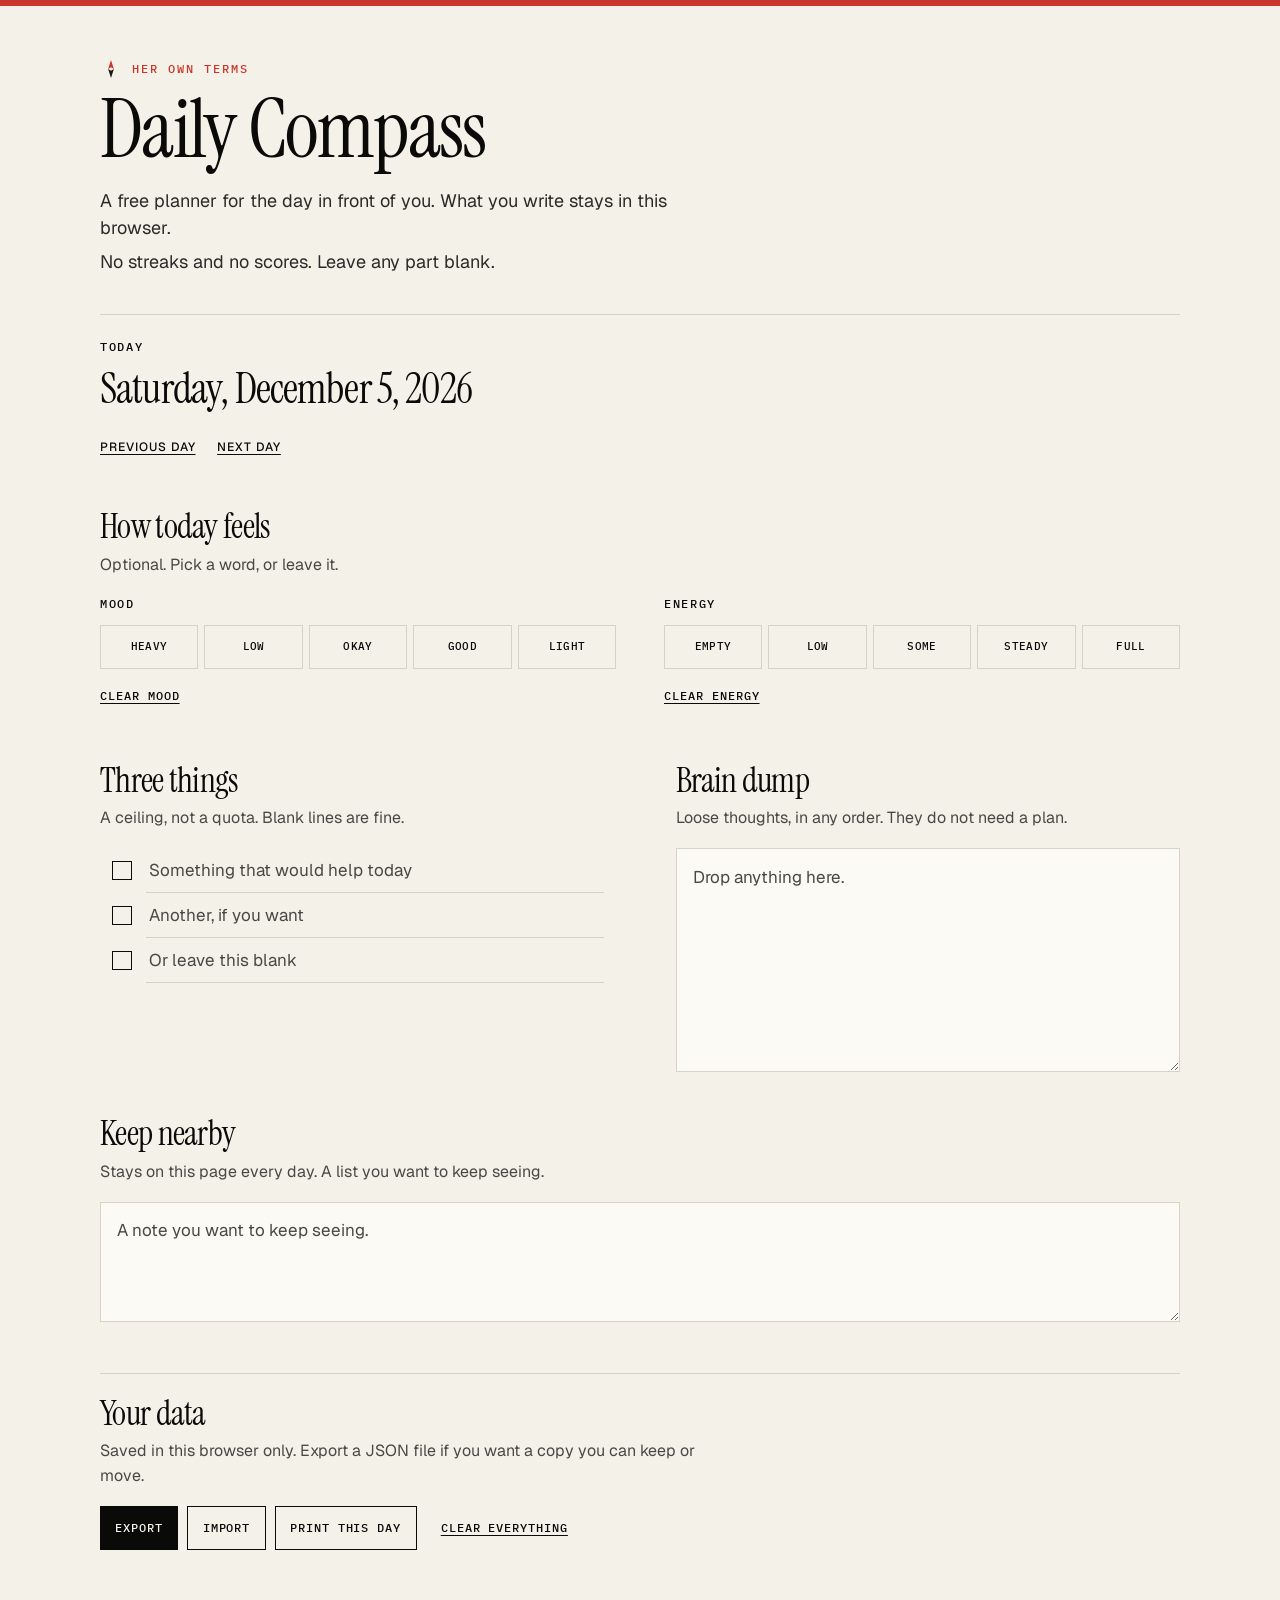
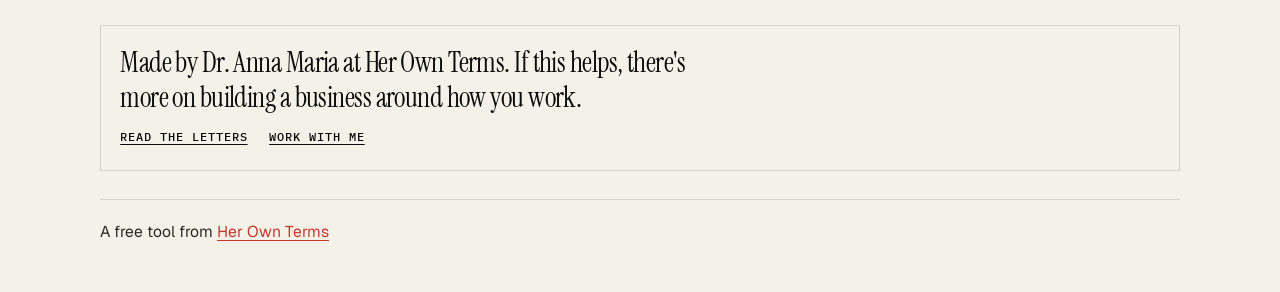
==== commit 1e9aae99: "Add a quiet Her Own Terms invite near the footer A small optional card links to the letters and the " ====
--- a/index.html
+++ b/index.html
@@ -4,7 +4,7 @@
     <meta charset="UTF-8">
     <meta name="viewport" content="width=device-width, initial-scale=1">
     <meta name="description" content="A free, private daily planner from Her Own Terms. Note mood and energy, choose three things, and leave the rest in a brain dump. Your data stays in this browser.">
-    <meta name="theme-color" content="#F7F3EC">
+    <meta name="theme-color" content="#F4F1E9">
     <meta name="color-scheme" content="light">
     <meta property="og:title" content="Daily Compass">
     <meta property="og:description" content="A free, private daily planner from Her Own Terms. Mood, energy, three things, and a brain dump. Your data stays in this browser.">
@@ -54,12 +54,12 @@
         }
 
         :root {
-            --paper: #F7F3EC;
-            --raised: #FBFAF6;
-            --ink: #1A1714;
-            --ink-soft: #3C362F;
-            --muted: #4E483F;
-            --line: #E3D6C6;
+            --paper: #F4F1E9;
+            --raised: #FBFAF4;
+            --ink: #0A0A09;
+            --ink-soft: #2A2A28;
+            --muted: #4A4844;
+            --line: #D9D2C4;
             --accent: #C8362C;
             --focus: #C8362C;
         }
@@ -435,8 +435,51 @@
             letter-spacing: 0.04em;
         }
 
+        .invite {
+            margin-top: 2.75rem;
+            padding: 1.15rem 1.2rem 0.7rem;
+            border: 1px solid var(--line);
+            background: transparent;
+            min-width: 0;
+        }
+
+        .invite p { margin: 0; }
+
+        .invite-copy {
+            max-width: 38rem;
+            font-family: "Instrument Serif", Georgia, serif;
+            font-size: clamp(1.35rem, 2.5vw, 1.75rem);
+            font-weight: 400;
+            letter-spacing: -0.02em;
+            line-height: 1.25;
+            color: var(--ink);
+        }
+
+        .invite-links {
+            display: flex;
+            flex-wrap: wrap;
+            gap: 0.15rem 1.35rem;
+            margin-top: 0.35rem;
+        }
+
+        .invite-links a {
+            display: inline-flex;
+            align-items: center;
+            min-height: 44px;
+            color: var(--ink);
+            font-family: "IBM Plex Mono", ui-monospace, monospace;
+            font-size: 0.75rem;
+            font-weight: 500;
+            letter-spacing: 0.08em;
+            text-transform: uppercase;
+            text-decoration: underline;
+            text-underline-offset: 0.22em;
+        }
+
+        .invite-links a:hover { color: var(--accent); }
+
         footer {
-            margin-top: 2.5rem;
+            margin-top: 1.75rem;
             padding: 1.25rem 0 3rem;
             border-top: 1px solid var(--line);
             color: var(--ink-soft);
@@ -528,14 +571,14 @@
         }
 
         @media (prefers-contrast: more) {
-            :root { --line: #1A1714; --muted: #1A1714; }
+            :root { --line: #0A0A09; --muted: #0A0A09; }
             .choice span, textarea, .tick input, .btn { border-width: 2px; }
         }
 
         @media print {
             body { background: #fff; color: #111; }
 
-            .topbar, .skip, .wrap, dialog { display: none !important; }
+            .topbar, .skip, .wrap, .invite, dialog { display: none !important; }
 
             .print-only {
                 display: block !important;
@@ -702,6 +745,14 @@
                 <p class="status" id="status" role="status" aria-live="polite"></p>
             </section>
         </main>
+
+        <aside class="invite" aria-label="From Her Own Terms">
+            <p class="invite-copy">Made by Dr. Anna Maria at Her Own Terms. If this helps, there's more on building a business around how you work.</p>
+            <p class="invite-links">
+                <a href="https://substack.com/@herowntermsbuilds" target="_blank" rel="noopener noreferrer">Read the letters</a>
+                <a href="https://herownterms.me/#get-in-touch" target="_blank" rel="noopener noreferrer">Work with me</a>
+            </p>
+        </aside>
 
         <footer>
             <p>A free tool from <a href="https://herownterms.me">Her Own Terms</a></p>
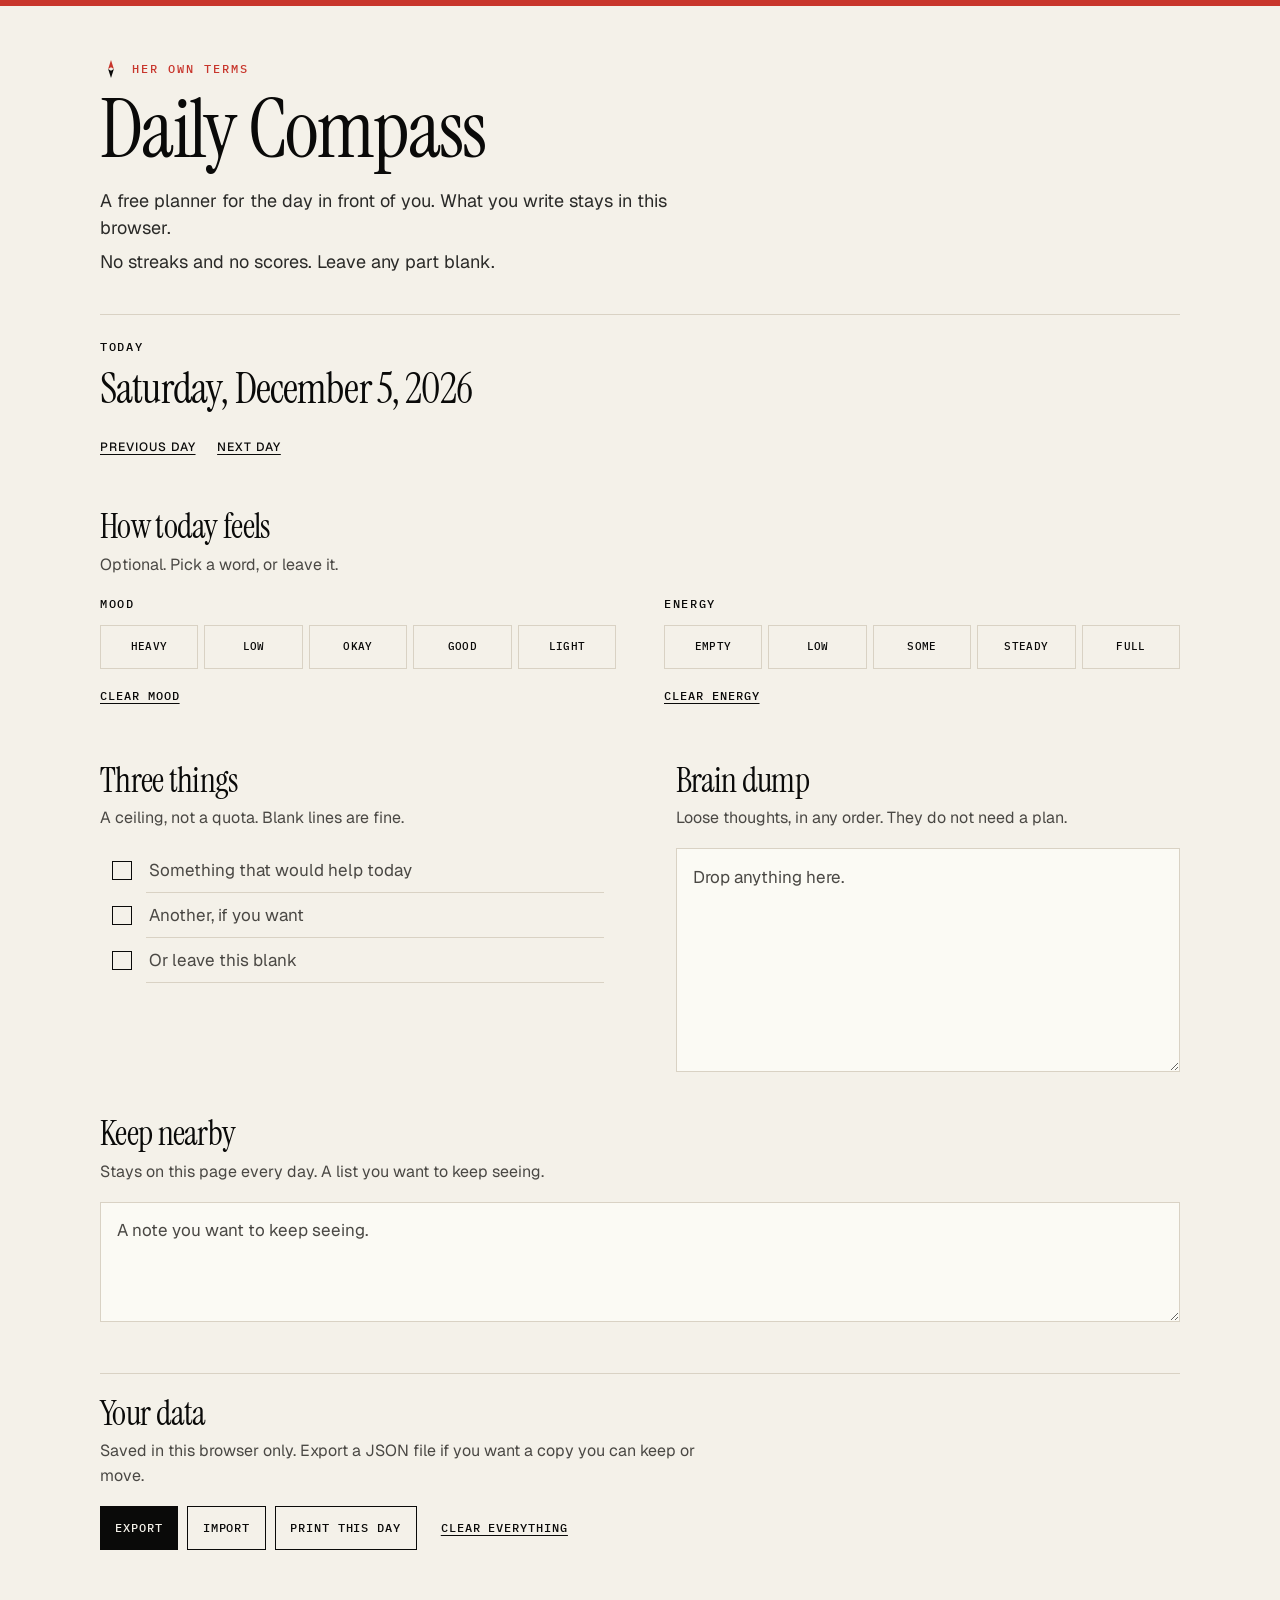
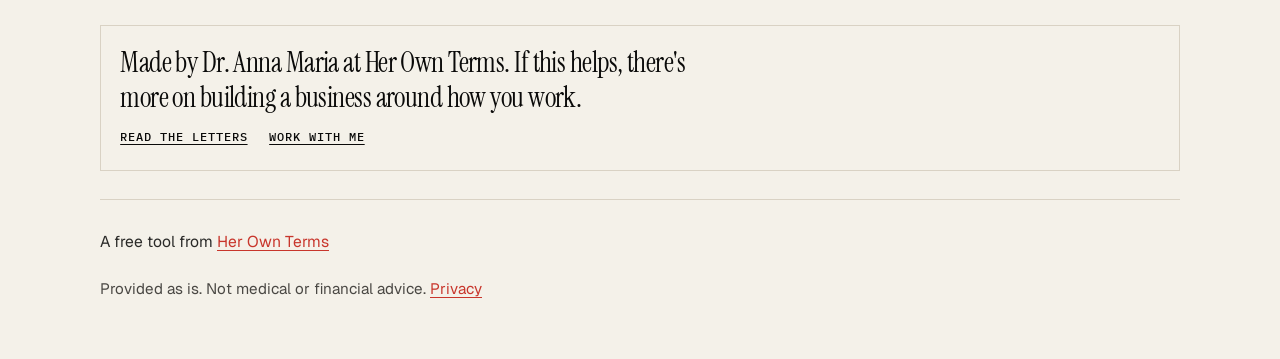
==== commit 09086fd7: "Serve Daily Compass with a strict Cloudflare Pages policy Move the stylesheet and script into their " ====
--- a/index.html
+++ b/index.html
@@ -19,611 +19,8 @@
     <title>Daily Compass</title>
     <link rel="icon" href="favicon.svg" type="image/svg+xml">
     <link rel="apple-touch-icon" href="apple-touch-icon.png">
-    <meta http-equiv="Content-Security-Policy" content="default-src 'self'; style-src 'self' 'unsafe-inline'; script-src 'self' 'unsafe-inline'; img-src 'self'; font-src 'self'; connect-src 'none'; object-src 'none'; base-uri 'self'; form-action 'none'">
-    <style>
-        @font-face {
-            font-family: "Instrument Serif";
-            font-style: normal;
-            font-weight: 400;
-            font-display: swap;
-            src: url("fonts/instrument-serif-400.woff2") format("woff2");
-        }
-
-        @font-face {
-            font-family: "Geist";
-            font-style: normal;
-            font-weight: 400;
-            font-display: swap;
-            src: url("fonts/geist-400.woff2") format("woff2");
-        }
-
-        @font-face {
-            font-family: "Geist";
-            font-style: normal;
-            font-weight: 500;
-            font-display: swap;
-            src: url("fonts/geist-500.woff2") format("woff2");
-        }
-
-        @font-face {
-            font-family: "IBM Plex Mono";
-            font-style: normal;
-            font-weight: 500;
-            font-display: swap;
-            src: url("fonts/ibm-plex-mono-500.woff2") format("woff2");
-        }
-
-        :root {
-            --paper: #F4F1E9;
-            --raised: #FBFAF4;
-            --ink: #0A0A09;
-            --ink-soft: #2A2A28;
-            --muted: #4A4844;
-            --line: #D9D2C4;
-            --accent: #C8362C;
-            --focus: #C8362C;
-        }
-
-        *, *::before, *::after { box-sizing: border-box; }
-
-        html { scroll-behavior: auto; }
-
-        body {
-            margin: 0;
-            background: var(--paper);
-            color: var(--ink);
-            font-family: "Geist", "Segoe UI", sans-serif;
-            font-size: 1.0625rem;
-            line-height: 1.55;
-            font-weight: 400;
-            overflow-wrap: break-word;
-        }
-
-        .topbar {
-            height: 6px;
-            background: var(--accent);
-        }
-
-        .wrap {
-            width: min(1080px, calc(100% - 2.5rem));
-            margin-inline: auto;
-        }
-
-        h1, h2, .date-heading {
-            font-family: "Instrument Serif", Georgia, serif;
-            font-weight: 400;
-            letter-spacing: -0.02em;
-            line-height: 1.05;
-        }
-
-        h1 {
-            margin: 0.4rem 0 0.85rem;
-            font-size: clamp(3rem, 7vw, 5.15rem);
-        }
-
-        h2 {
-            margin: 0 0 0.45rem;
-            font-size: clamp(1.7rem, 3vw, 2.15rem);
-        }
-
-        p { margin: 0; }
-
-        button, input, textarea { font: inherit; color: inherit; }
-
-        textarea::placeholder,
-        input::placeholder {
-            color: var(--muted);
-            opacity: 1;
-        }
-
-        button { cursor: pointer; }
-
-        :focus { outline: none; }
-
-        :focus-visible {
-            outline: 2px solid var(--focus);
-            outline-offset: 3px;
-        }
-
-        .skip {
-            position: absolute;
-            left: 0.75rem;
-            top: -4rem;
-            z-index: 3;
-            background: var(--ink);
-            color: var(--paper);
-            padding: 0.65rem 0.85rem;
-            text-decoration: none;
-        }
-
-        .skip:focus { top: 0.75rem; }
-
-        header { padding-top: 2.25rem; }
-
-        .brandline {
-            display: flex;
-            align-items: center;
-            gap: 0.65rem;
-            margin: 0;
-            color: var(--accent);
-            font-family: "IBM Plex Mono", ui-monospace, monospace;
-            font-size: 0.78rem;
-            font-weight: 500;
-            letter-spacing: 0.16em;
-            text-transform: uppercase;
-        }
-
-        .brandline svg { flex: none; }
-
-        .deck {
-            max-width: 38rem;
-            color: var(--ink-soft);
-            font-size: 1.125rem;
-        }
-
-        .deck + .deck { margin-top: 0.35rem; }
-
-        .dateblock {
-            margin-top: 2.4rem;
-            padding-top: 1.4rem;
-            border-top: 1px solid var(--line);
-        }
-
-        .label, legend, .texty, .btn, .brandline, .status {
-            font-family: "IBM Plex Mono", ui-monospace, monospace;
-        }
-
-        .label, legend {
-            display: block;
-            margin: 0 0 0.7rem;
-            padding: 0;
-            color: var(--ink);
-            font-size: 0.75rem;
-            font-weight: 500;
-            letter-spacing: 0.14em;
-            text-transform: uppercase;
-        }
-
-        .date-heading {
-            margin: 0.2rem 0 0.85rem;
-            font-size: clamp(1.85rem, 4vw, 2.65rem);
-        }
-
-        .navbtns {
-            display: flex;
-            flex-wrap: wrap;
-            gap: 0.25rem 1.35rem;
-        }
-
-        .texty, .navbtns button {
-            min-height: 44px;
-            padding: 0.45rem 0;
-            border: 0;
-            background: transparent;
-            color: var(--ink);
-            font-size: 0.75rem;
-            font-weight: 500;
-            letter-spacing: 0.08em;
-            text-transform: uppercase;
-            text-decoration: underline;
-            text-underline-offset: 0.22em;
-        }
-
-        .texty:hover, .navbtns button:hover { color: var(--accent); }
-
-        main { padding-top: 2.5rem; }
-
-        .hint {
-            margin: 0 0 1.1rem;
-            max-width: 38rem;
-            color: var(--muted);
-            font-size: 1rem;
-        }
-
-        .scales {
-            display: grid;
-            gap: 1.6rem;
-        }
-
-        fieldset {
-            margin: 0;
-            padding: 0;
-            border: 0;
-            min-width: 0;
-        }
-
-        .choices {
-            display: grid;
-            grid-template-columns: repeat(5, minmax(0, 1fr));
-            gap: 0.4rem;
-        }
-
-        .choice {
-            position: relative;
-            display: block;
-            min-width: 0;
-        }
-
-        .choice input {
-            position: absolute;
-            inset: 0;
-            margin: 0;
-            opacity: 0;
-            cursor: pointer;
-        }
-
-        .choice span {
-            display: flex;
-            align-items: center;
-            justify-content: center;
-            min-height: 44px;
-            padding: 0.4rem 0.15rem;
-            border: 1px solid var(--line);
-            background: transparent;
-            text-align: center;
-            font-family: "IBM Plex Mono", ui-monospace, monospace;
-            font-size: 0.68rem;
-            font-weight: 500;
-            letter-spacing: 0.03em;
-            line-height: 1.2;
-            text-transform: uppercase;
-        }
-
-        .choice input:checked + span {
-            background: var(--ink);
-            border-color: var(--ink);
-            color: var(--paper);
-        }
-
-        .choice input:focus-visible + span {
-            outline: 2px solid var(--focus);
-            outline-offset: 3px;
-        }
-
-        @media (hover: hover) {
-            .choice:hover span { border-color: var(--ink); }
-        }
-
-        .scale-clear { margin-top: 0.35rem; }
-
-        .split {
-            display: grid;
-            gap: 2.75rem;
-            margin-top: 2.75rem;
-        }
-
-        .task {
-            display: grid;
-            grid-template-columns: auto minmax(0, 1fr);
-            align-items: center;
-            gap: 0.15rem;
-            min-width: 0;
-        }
-
-        .tick {
-            display: grid;
-            place-items: center;
-            width: 44px;
-            height: 44px;
-        }
-
-        .tick input {
-            appearance: none;
-            width: 1.2rem;
-            height: 1.2rem;
-            margin: 0;
-            border: 1px solid var(--ink);
-            background: transparent;
-            display: grid;
-            place-items: center;
-        }
-
-        .tick input:checked { background: var(--ink); }
-
-        .tick input:checked::after {
-            content: "";
-            width: 0.62rem;
-            height: 0.32rem;
-            border-left: 2px solid var(--paper);
-            border-bottom: 2px solid var(--paper);
-            transform: translateY(-1px) rotate(-45deg);
-        }
-
-        .task input[type="text"] {
-            width: 100%;
-            min-width: 0;
-            border: 0;
-            border-bottom: 1px solid var(--line);
-            background: transparent;
-            padding: 0.55rem 0.15rem;
-            border-radius: 0;
-        }
-
-        .task:has(input[type="checkbox"]:checked) input[type="text"] {
-            color: var(--muted);
-            text-decoration: line-through;
-            text-decoration-thickness: 1px;
-        }
-
-        .carry {
-            margin-top: 1.15rem;
-            padding-top: 0.9rem;
-            border-top: 1px solid var(--line);
-        }
-
-        .carry ul {
-            list-style: none;
-            margin: 0;
-            padding: 0;
-        }
-
-        .carry li {
-            display: flex;
-            flex-wrap: wrap;
-            align-items: center;
-            justify-content: space-between;
-            gap: 0.2rem 1rem;
-            min-width: 0;
-        }
-
-        .carry li span {
-            min-width: 0;
-            flex: 1 1 12rem;
-        }
-
-        textarea {
-            width: 100%;
-            min-width: 0;
-            border: 1px solid var(--line);
-            background: var(--raised);
-            padding: 0.9rem 1rem;
-            border-radius: 0;
-            line-height: 1.6;
-            resize: vertical;
-        }
-
-        #dump { min-height: 14rem; }
-        #nearby { min-height: 7.5rem; }
-
-        .nearby, .tools { margin-top: 2.75rem; }
-
-        .tools {
-            padding-top: 1.35rem;
-            border-top: 1px solid var(--line);
-        }
-
-        .actions {
-            display: flex;
-            flex-wrap: wrap;
-            gap: 0.55rem;
-            margin-top: 1rem;
-        }
-
-        .btn {
-            min-height: 44px;
-            padding: 0.55rem 0.9rem;
-            border: 1px solid var(--ink);
-            background: transparent;
-            font-size: 0.74rem;
-            font-weight: 500;
-            letter-spacing: 0.08em;
-            text-transform: uppercase;
-        }
-
-        .btn-solid {
-            background: var(--ink);
-            color: var(--paper);
-        }
-
-        @media (hover: hover) {
-            .btn:hover { background: var(--ink); color: var(--paper); }
-            .btn-solid:hover { background: var(--accent); border-color: var(--accent); }
-            .btn-quiet:hover { background: transparent; color: var(--accent); }
-        }
-
-        .btn-quiet {
-            border-color: transparent;
-            text-decoration: underline;
-            text-underline-offset: 0.22em;
-        }
-
-        .status {
-            min-height: 1.4em;
-            margin-top: 0.85rem;
-            color: var(--muted);
-            font-size: 0.78rem;
-            letter-spacing: 0.04em;
-        }
-
-        .invite {
-            margin-top: 2.75rem;
-            padding: 1.15rem 1.2rem 0.7rem;
-            border: 1px solid var(--line);
-            background: transparent;
-            min-width: 0;
-        }
-
-        .invite p { margin: 0; }
-
-        .invite-copy {
-            max-width: 38rem;
-            font-family: "Instrument Serif", Georgia, serif;
-            font-size: clamp(1.35rem, 2.5vw, 1.75rem);
-            font-weight: 400;
-            letter-spacing: -0.02em;
-            line-height: 1.25;
-            color: var(--ink);
-        }
-
-        .invite-links {
-            display: flex;
-            flex-wrap: wrap;
-            gap: 0.15rem 1.35rem;
-            margin-top: 0.35rem;
-        }
-
-        .invite-links a {
-            display: inline-flex;
-            align-items: center;
-            min-height: 44px;
-            color: var(--ink);
-            font-family: "IBM Plex Mono", ui-monospace, monospace;
-            font-size: 0.75rem;
-            font-weight: 500;
-            letter-spacing: 0.08em;
-            text-transform: uppercase;
-            text-decoration: underline;
-            text-underline-offset: 0.22em;
-        }
-
-        .invite-links a:hover { color: var(--accent); }
-
-        footer {
-            margin-top: 1.75rem;
-            padding: 1.25rem 0 3rem;
-            border-top: 1px solid var(--line);
-            color: var(--ink-soft);
-            font-size: 0.98rem;
-        }
-
-        footer a {
-            color: var(--accent);
-            text-underline-offset: 0.18em;
-        }
-
-        .sr {
-            position: absolute;
-            width: 1px;
-            height: 1px;
-            padding: 0;
-            margin: -1px;
-            overflow: hidden;
-            clip: rect(0, 0, 0, 0);
-            white-space: nowrap;
-            border: 0;
-        }
-
-        [hidden] { display: none !important; }
-
-        noscript p {
-            margin-top: 1rem;
-            padding: 0.8rem 0;
-            border-top: 1px solid var(--line);
-        }
-
-        dialog {
-            width: min(28rem, calc(100% - 2rem));
-            max-width: calc(100% - 2rem);
-            border: 1px solid var(--line);
-            background: var(--paper);
-            color: var(--ink);
-            padding: 1.4rem 1.3rem 1.2rem;
-        }
-
-        dialog::backdrop { background: rgba(26, 23, 20, 0.45); }
-
-        dialog h2 { margin-bottom: 0.6rem; }
-
-        .dialog-actions {
-            display: flex;
-            flex-wrap: wrap;
-            justify-content: flex-end;
-            gap: 0.5rem;
-            margin-top: 1.2rem;
-        }
-
-        .print-only { display: none; }
-
-        @media (min-width: 800px) {
-            .scales {
-                grid-template-columns: minmax(0, 1fr) minmax(0, 1fr);
-                gap: 3rem;
-            }
-
-            header { padding-top: 3.25rem; }
-        }
-
-        @media (min-width: 880px) {
-            .wrap { width: min(1080px, calc(100% - 6rem)); }
-
-            .split {
-                grid-template-columns: minmax(0, 1fr) minmax(0, 1fr);
-                gap: 4.5rem;
-                align-items: stretch;
-            }
-
-            .dump {
-                display: flex;
-                flex-direction: column;
-                min-width: 0;
-            }
-
-            .dump textarea { flex: 1; min-height: 18rem; }
-        }
-
-        @media (prefers-reduced-motion: reduce) {
-            html { scroll-behavior: auto; }
-
-            *, *::before, *::after {
-                animation: none !important;
-                transition: none !important;
-            }
-        }
-
-        @media (prefers-contrast: more) {
-            :root { --line: #0A0A09; --muted: #0A0A09; }
-            .choice span, textarea, .tick input, .btn { border-width: 2px; }
-        }
-
-        @media print {
-            body { background: #fff; color: #111; }
-
-            .topbar, .skip, .wrap, .invite, dialog { display: none !important; }
-
-            .print-only {
-                display: block !important;
-                max-width: 100%;
-            }
-
-            .print-only h1 {
-                font-family: "Instrument Serif", Georgia, serif;
-                font-weight: 400;
-                font-size: 32pt;
-                line-height: 1;
-                margin: 0.15em 0 0.15em;
-            }
-
-            .print-only h2 {
-                font-family: "Instrument Serif", Georgia, serif;
-                font-weight: 400;
-                font-size: 16pt;
-                margin: 1em 0 0.25em;
-            }
-
-            .print-rule { height: 4px; background: #C8362C; }
-
-            .print-kicker {
-                font-family: "IBM Plex Mono", ui-monospace, monospace;
-                font-size: 9pt;
-                letter-spacing: 0.14em;
-                text-transform: uppercase;
-                margin: 0.8em 0 0;
-            }
-
-            .print-only p, .print-only li {
-                font-family: "Geist", "Segoe UI", sans-serif;
-                font-size: 12pt;
-                line-height: 1.45;
-            }
-
-            .print-only ul { padding-left: 1.1em; }
-
-            .pre {
-                white-space: pre-wrap;
-                overflow-wrap: break-word;
-            }
-        }
-    </style>
+    <meta http-equiv="Content-Security-Policy" content="default-src 'self'; script-src 'self'; style-src 'self'; font-src 'self'; img-src 'self' data:; connect-src 'self'; object-src 'none'; base-uri 'self'; form-action 'none'; upgrade-insecure-requests">
+    <link rel="stylesheet" href="styles.css">
 </head>
 <body>
     <a class="skip" href="#today">Skip to today</a>
@@ -633,7 +30,7 @@
             <p class="brandline">
                 <svg width="22" height="22" viewBox="0 0 32 32" aria-hidden="true">
                     <path d="M16 3 L20.2 16 L16 13.6 L11.8 16 Z" fill="#C8362C"/>
-                    <path d="M16 29 L11.8 16 L16 18.4 L20.2 16 Z" fill="#1A1714"/>
+                    <path d="M16 29 L11.8 16 L16 18.4 L20.2 16 Z" fill="#0A0A09"/>
                 </svg>
                 Her Own Terms
             </p>
@@ -756,6 +153,7 @@
 
         <footer>
             <p>A free tool from <a href="https://herownterms.me">Her Own Terms</a></p>
+            <p class="footer-note">Provided as is. Not medical or financial advice. <a href="privacy.html">Privacy</a></p>
         </footer>
     </div>
 
@@ -771,711 +169,6 @@
         </div>
     </dialog>
 
-    <script>
-        const STORAGE_KEY = "daily-compass";
-        const MIGRATED_KEY = "daily-compass-migrated";
-        const MOODS = ["heavy", "low", "okay", "good", "light"];
-        const ENERGIES = ["empty", "low", "some", "steady", "full"];
-        const MOOD_LABEL = { heavy: "Heavy", low: "Low", okay: "Okay", good: "Good", light: "Light" };
-        const ENERGY_LABEL = { empty: "Empty", low: "Low", some: "Some", steady: "Steady", full: "Full" };
-        const MOOD_MAP = {
-            "very-low": "heavy",
-            low: "low",
-            neutral: "okay",
-            good: "good",
-            excellent: "light",
-            heavy: "heavy",
-            okay: "okay",
-            light: "light"
-        };
-        const WEEKDAYS = ["Sunday", "Monday", "Tuesday", "Wednesday", "Thursday", "Friday", "Saturday"];
-        const MONTHS = ["January", "February", "March", "April", "May", "June", "July", "August", "September", "October", "November", "December"];
-
-        let state = emptyState();
-        let viewKey = "";
-        let ready = false;
-        let lastSaveFailed = false;
-        let carryItems = [];
-
-        function emptyState() {
-            return { version: 1, nearby: "", days: {}, legacy: null };
-        }
-
-        function storageGet(key) {
-            try { return localStorage.getItem(key); } catch (err) { return null; }
-        }
-
-        function storageSet(key, value) {
-            try {
-                localStorage.setItem(key, value);
-                return true;
-            } catch (err) {
-                return false;
-            }
-        }
-
-        function keyFor(date) {
-            const y = date.getFullYear();
-            const m = String(date.getMonth() + 1).padStart(2, "0");
-            const d = String(date.getDate()).padStart(2, "0");
-            return y + "-" + m + "-" + d;
-        }
-
-        function parseKey(key) {
-            const parts = key.split("-").map(Number);
-            return new Date(parts[0], parts[1] - 1, parts[2]);
-        }
-
-        function todayKey() {
-            return keyFor(new Date());
-        }
-
-        function shiftKey(key, delta) {
-            const date = parseKey(key);
-            date.setDate(date.getDate() + delta);
-            return keyFor(date);
-        }
-
-        function formatDate(date) {
-            return WEEKDAYS[date.getDay()] + ", " + MONTHS[date.getMonth()] + " " + date.getDate() + ", " + date.getFullYear();
-        }
-
-        function asText(value) {
-            return typeof value === "string" ? value : "";
-        }
-
-        function mapEnergy(energy) {
-            if (typeof energy === "string" && ENERGIES.indexOf(energy) !== -1) return energy;
-            const level = typeof energy === "number" ? energy : energy && energy.level;
-            return { 1: "empty", 2: "low", 3: "some", 4: "steady", 5: "full" }[level] || null;
-        }
-
-        function cleanTasks(list) {
-            const source = Array.isArray(list) ? list : [];
-            return [0, 1, 2].map(function (index) {
-                const item = source[index];
-                const text = typeof item === "string"
-                    ? item.slice(0, 280)
-                    : asText(item && item.text).slice(0, 280);
-                const done = Boolean(item && (item.done || item.completed) && text.trim());
-                return { text: text, done: done };
-            });
-        }
-
-        function cleanDay(day) {
-            const moodName = MOOD_MAP[day && day.mood] || null;
-            return {
-                mood: moodName && MOODS.indexOf(moodName) !== -1 ? moodName : null,
-                energy: mapEnergy(day && day.energy),
-                tasks: cleanTasks(day && day.tasks),
-                dump: asText(day && (day.dump || "")).slice(0, 20000),
-                updated: asText(day && (day.updated || day.lastModified || ""))
-            };
-        }
-
-        function meaningful(day) {
-            if (!day) return false;
-            if (day.mood || day.energy) return true;
-            if (asText(day.dump).trim()) return true;
-            return (day.tasks || []).some(function (task) { return task.text && task.text.trim(); });
-        }
-
-        function normalizeState(data) {
-            const next = emptyState();
-            next.nearby = asText(data && data.nearby).slice(0, 8000);
-            next.legacy = data && data.legacy != null ? data.legacy : null;
-            const days = data && data.days && typeof data.days === "object" ? data.days : {};
-            Object.keys(days).forEach(function (key) {
-                if (!/^\d{4}-\d{2}-\d{2}$/.test(key)) return;
-                const day = cleanDay(days[key]);
-                if (meaningful(day)) next.days[key] = day;
-            });
-            return next;
-        }
-
-        function legacyBlock(entry, names, field, title) {
-            if (!entry || !Array.isArray(entry[field]) || !Array.isArray(names)) return "";
-            const done = names.filter(function (name, index) {
-                return entry[field][index] && asText(name).trim();
-            }).map(function (name) { return asText(name).trim(); });
-            if (!done.length) return "";
-            return title + ":\n" + done.join("\n");
-        }
-
-        function convertLegacy(entries, settings) {
-            const map = {};
-            (Array.isArray(settings) ? settings : []).forEach(function (item) {
-                if (item && typeof item.key === "string") map[item.key] = item.value;
-            });
-            const selfCareNames = Array.isArray(map.selfCareItems) ? map.selfCareItems : [];
-            const hygieneNames = Array.isArray(map.hygieneItems) ? map.hygieneItems : [];
-            const days = {};
-
-            (Array.isArray(entries) ? entries : []).forEach(function (entry) {
-                if (!entry || typeof entry.date !== "string" || !/^\d{4}-\d{2}-\d{2}$/.test(entry.date)) return;
-                const fields = [
-                    ["wins", "Wins"],
-                    ["gratitude", "Gratitude"],
-                    ["thoughts", "Thoughts"],
-                    ["tomorrow", "Tomorrow"],
-                    ["moodNotes", "Note"],
-                    ["exercise", "Movement"],
-                    ["water", "Water"],
-                    ["sleep", "Sleep"],
-                    ["meds", "Medications and supplements"]
-                ];
-                const parts = [];
-                fields.forEach(function (pair) {
-                    const value = asText(entry[pair[0]]).trim();
-                    if (value) parts.push(pair[1] + ":\n" + value);
-                });
-                const care = legacyBlock(entry, selfCareNames, "selfCare", "Self-care");
-                const hygiene = legacyBlock(entry, hygieneNames, "hygiene", "Hygiene");
-                if (care) parts.push(care);
-                if (hygiene) parts.push(hygiene);
-                const tasks = Array.isArray(entry.tasks) ? entry.tasks : [];
-                const extra = tasks.slice(3).map(function (task) {
-                    return asText(task && task.text).trim();
-                }).filter(Boolean);
-                if (extra.length) parts.push("Also on the list:\n" + extra.join("\n"));
-                const day = cleanDay({
-                    mood: entry.mood,
-                    energy: entry.energy,
-                    tasks: tasks,
-                    dump: parts.join("\n\n"),
-                    updated: entry.lastModified || ""
-                });
-                if (meaningful(day)) days[entry.date] = day;
-            });
-
-            const today = todayKey();
-            const globalTasks = Array.isArray(map.tasks) ? map.tasks : [];
-            const todayHasTasks = days[today] && days[today].tasks.some(function (task) { return task.text.trim(); });
-            if (globalTasks.length && !todayHasTasks) {
-                const base = days[today] || cleanDay({});
-                const extras = globalTasks.slice(3).map(function (task) {
-                    return asText(task && task.text).trim();
-                }).filter(Boolean);
-                base.tasks = cleanTasks(globalTasks);
-                if (extras.length) {
-                    const addition = "Also on the list:\n" + extras.join("\n");
-                    base.dump = [base.dump, addition].filter(Boolean).join("\n\n");
-                }
-                if (!base.updated) base.updated = new Date().toISOString();
-                if (meaningful(base)) days[today] = base;
-            }
-
-            return {
-                version: 1,
-                nearby: asText(map.persistentNotes).slice(0, 8000),
-                days: days,
-                legacy: { entries: entries || [], settings: settings || [] }
-            };
-        }
-
-        function parseBackup(data) {
-            if (!data || typeof data !== "object" || Array.isArray(data)) {
-                throw new Error("bad");
-            }
-            if (data.app === "daily-compass" || (data.days && typeof data.days === "object")) {
-                return normalizeState(data);
-            }
-            if (Array.isArray(data.entries) || Array.isArray(data.settings)) {
-                return normalizeState(convertLegacy(data.entries || [], data.settings || []));
-            }
-            throw new Error("bad");
-        }
-
-        function migrateIndexedDB() {
-            return new Promise(function (resolve) {
-                let finished = false;
-                function done(value) {
-                    if (finished) return;
-                    finished = true;
-                    resolve(value);
-                }
-                if (!("indexedDB" in window) || typeof indexedDB.databases !== "function") {
-                    done(null);
-                    return;
-                }
-                indexedDB.databases().then(function (dbs) {
-                    const found = (dbs || []).some(function (db) { return db && db.name === "DailyCompassDB"; });
-                    if (!found) {
-                        done(null);
-                        return;
-                    }
-                    const request = indexedDB.open("DailyCompassDB");
-                    request.onerror = function () { done(null); };
-                    request.onupgradeneeded = function () {
-                        try { request.transaction.abort(); } catch (err) {}
-                        done(null);
-                    };
-                    request.onsuccess = function () {
-                        const db = request.result;
-                        try {
-                            if (!db.objectStoreNames.contains("entries")) {
-                                db.close();
-                                done(null);
-                                return;
-                            }
-                            const hasSettings = db.objectStoreNames.contains("settings");
-                            const tx = db.transaction(hasSettings ? ["entries", "settings"] : ["entries"], "readonly");
-                            let entries = [];
-                            let settings = [];
-                            const entriesRequest = tx.objectStore("entries").getAll();
-                            entriesRequest.onsuccess = function () { entries = entriesRequest.result || []; };
-                            if (hasSettings) {
-                                const settingsRequest = tx.objectStore("settings").getAll();
-                                settingsRequest.onsuccess = function () { settings = settingsRequest.result || []; };
-                            }
-                            tx.oncomplete = function () {
-                                db.close();
-                                if (!entries.length && !settings.length) {
-                                    done(null);
-                                    return;
-                                }
-                                done(convertLegacy(entries, settings));
-                            };
-                            tx.onerror = function () {
-                                db.close();
-                                done(null);
-                            };
-                        } catch (err) {
-                            try { db.close(); } catch (closeErr) {}
-                            done(null);
-                        }
-                    };
-                }).catch(function () { done(null); });
-            });
-        }
-
-        function setStatus(message) {
-            document.getElementById("status").textContent = message || "";
-        }
-
-        function setLocked(locked) {
-            document.querySelectorAll("main button, main input, main textarea, .dateblock button").forEach(function (el) {
-                el.disabled = locked;
-            });
-        }
-
-        function readDay() {
-            const mood = document.querySelector('input[name="mood"]:checked');
-            const energy = document.querySelector('input[name="energy"]:checked');
-            return cleanDay({
-                mood: mood ? mood.value : null,
-                energy: energy ? energy.value : null,
-                tasks: [0, 1, 2].map(function (index) {
-                    const text = document.getElementById("task-" + index).value;
-                    const done = document.getElementById("done-" + index).checked;
-                    return { text: text, done: done };
-                }),
-                dump: document.getElementById("dump").value,
-                updated: new Date().toISOString()
-            });
-        }
-
-        function sameDay(a, b) {
-            if (!a || !b) return false;
-            if (a.mood !== b.mood || a.energy !== b.energy || a.dump !== b.dump) return false;
-            for (let i = 0; i < 3; i++) {
-                if (a.tasks[i].text !== b.tasks[i].text || a.tasks[i].done !== b.tasks[i].done) return false;
-            }
-            return true;
-        }
-
-        function flush() {
-            if (!viewKey) return;
-            const day = readDay();
-            const prev = state.days[viewKey];
-            if (prev && sameDay(prev, day)) day.updated = prev.updated;
-            if (meaningful(day)) state.days[viewKey] = day;
-            else delete state.days[viewKey];
-            state.nearby = document.getElementById("nearby").value.slice(0, 8000);
-        }
-
-        function persist() {
-            const ok = storageSet(STORAGE_KEY, JSON.stringify(state));
-            if (!ok) {
-                lastSaveFailed = true;
-                setStatus("Could not save in this browser. Export a copy if you can.");
-            } else if (lastSaveFailed) {
-                lastSaveFailed = false;
-                setStatus("Saved in this browser.");
-            }
-        }
-
-        function fill() {
-            const day = state.days[viewKey] || cleanDay({});
-            document.querySelectorAll('input[name="mood"]').forEach(function (input) {
-                input.checked = input.value === day.mood;
-            });
-            document.querySelectorAll('input[name="energy"]').forEach(function (input) {
-                input.checked = input.value === day.energy;
-            });
-            [0, 1, 2].forEach(function (index) {
-                const task = day.tasks[index] || { text: "", done: false };
-                document.getElementById("task-" + index).value = task.text || "";
-                document.getElementById("done-" + index).checked = Boolean(task.done && task.text && task.text.trim());
-            });
-            document.getElementById("dump").value = day.dump || "";
-            document.getElementById("nearby").value = state.nearby || "";
-        }
-
-        function renderChrome() {
-            const today = todayKey();
-            document.getElementById("whenLabel").textContent = viewKey === today
-                ? "Today"
-                : (viewKey < today ? "An earlier day" : "A later day");
-            document.getElementById("dateHeading").textContent = formatDate(parseKey(viewKey));
-            document.getElementById("backToday").hidden = viewKey === today;
-        }
-
-        function renderCarry() {
-            const box = document.getElementById("carry");
-            const list = document.getElementById("carryList");
-            list.replaceChildren();
-            carryItems = [];
-            if (viewKey !== todayKey()) {
-                box.hidden = true;
-                return;
-            }
-            const yesterday = state.days[shiftKey(todayKey(), -1)];
-            const used = new Set([0, 1, 2].map(function (index) {
-                return document.getElementById("task-" + index).value.trim();
-            }).filter(Boolean));
-            const emptySlots = [0, 1, 2].filter(function (index) {
-                return !document.getElementById("task-" + index).value.trim();
-            }).length;
-            const open = !yesterday ? [] : yesterday.tasks.filter(function (task) {
-                const text = task && task.text ? task.text.trim() : "";
-                return text && !task.done && !used.has(text);
-            });
-            if (!open.length || emptySlots === 0) {
-                box.hidden = true;
-                return;
-            }
-            open.forEach(function (task) {
-                const text = task.text.trim();
-                const item = document.createElement("li");
-                const span = document.createElement("span");
-                span.textContent = text;
-                const button = document.createElement("button");
-                button.type = "button";
-                button.className = "texty";
-                button.dataset.index = String(carryItems.length);
-                button.textContent = "Add to today";
-                carryItems.push(text);
-                item.append(span, button);
-                list.append(item);
-            });
-            box.hidden = false;
-        }
-
-        function showDay(nextKey, focusHeading) {
-            if (ready) flush();
-            viewKey = nextKey;
-            fill();
-            renderCarry();
-            renderChrome();
-            if (focusHeading) document.getElementById("dateHeading").focus();
-        }
-
-        function addText(parent, tag, className, text) {
-            const node = document.createElement(tag);
-            if (className) node.className = className;
-            if (text != null) node.textContent = text;
-            parent.append(node);
-            return node;
-        }
-
-        function renderPrint() {
-            const sheet = document.getElementById("printSheet");
-            sheet.replaceChildren();
-            const day = state.days[viewKey] || readDay();
-            addText(sheet, "div", "print-rule", "");
-            addText(sheet, "p", "print-kicker", "Her Own Terms");
-            addText(sheet, "h1", "", "Daily Compass");
-            addText(sheet, "p", "", formatDate(parseKey(viewKey)));
-            const bits = [];
-            if (day.mood && MOOD_LABEL[day.mood]) bits.push("Mood: " + MOOD_LABEL[day.mood]);
-            if (day.energy && ENERGY_LABEL[day.energy]) bits.push("Energy: " + ENERGY_LABEL[day.energy]);
-            if (bits.length) addText(sheet, "p", "", bits.join(". "));
-            const tasks = (day.tasks || []).filter(function (task) { return task.text && task.text.trim(); });
-            if (tasks.length) {
-                addText(sheet, "h2", "", "Three things");
-                const list = document.createElement("ul");
-                tasks.forEach(function (task) {
-                    const prefix = task.done ? "Done. " : "";
-                    addText(list, "li", "", prefix + task.text.trim());
-                });
-                sheet.append(list);
-            }
-            if (asText(day.dump).trim()) {
-                addText(sheet, "h2", "", "Brain dump");
-                addText(sheet, "p", "pre", day.dump);
-            }
-            if (asText(state.nearby).trim()) {
-                addText(sheet, "h2", "", "Keep nearby");
-                addText(sheet, "p", "pre", state.nearby);
-            }
-            addText(sheet, "p", "print-kicker", "A free tool from Her Own Terms. herownterms.me");
-        }
-
-        function downloadExport() {
-            flush();
-            const payload = {
-                app: "daily-compass",
-                version: 1,
-                exportedAt: new Date().toISOString(),
-                nearby: state.nearby,
-                days: state.days,
-                legacy: state.legacy
-            };
-            const blob = new Blob([JSON.stringify(payload, null, 2)], { type: "application/json" });
-            const url = URL.createObjectURL(blob);
-            const link = document.createElement("a");
-            link.href = url;
-            link.download = "daily-compass-" + todayKey() + ".json";
-            document.body.append(link);
-            link.click();
-            link.remove();
-            URL.revokeObjectURL(url);
-            setStatus("Downloaded a copy.");
-        }
-
-        function mergeState(incoming) {
-            Object.keys(incoming.days).forEach(function (key) {
-                const current = state.days[key];
-                const next = incoming.days[key];
-                if (!current || String(next.updated || "") >= String(current.updated || "")) {
-                    state.days[key] = next;
-                }
-            });
-            if (!asText(state.nearby).trim() && incoming.nearby) state.nearby = incoming.nearby;
-            if (state.legacy == null && incoming.legacy != null) state.legacy = incoming.legacy;
-        }
-
-        function ask(opts) {
-            const dialog = document.getElementById("choiceDialog");
-            document.getElementById("choiceTitle").textContent = opts.title;
-            document.getElementById("choiceBody").textContent = opts.body;
-            document.getElementById("choicePrimary").textContent = opts.primary;
-            const alt = document.getElementById("choiceAlt");
-            alt.hidden = !opts.alt;
-            if (opts.alt) alt.textContent = opts.alt;
-            return new Promise(function (resolve) {
-                if (typeof dialog.showModal !== "function") {
-                    const message = opts.body;
-                    if (opts.alt) {
-                        const replace = confirm(message + "\n\nOK replaces what is saved here. Cancel is the next question.");
-                        if (replace) resolve("primary");
-                        else resolve(confirm("Merge the file with what is already here?") ? "alt" : "cancel");
-                    } else {
-                        resolve(confirm(message) ? "primary" : "cancel");
-                    }
-                    return;
-                }
-                let settled = false;
-                function finish(value) {
-                    if (settled) return;
-                    settled = true;
-                    if (dialog.open) dialog.close();
-                    resolve(value);
-                }
-                document.getElementById("choiceCancel").onclick = function () { finish("cancel"); };
-                alt.onclick = function () { finish("alt"); };
-                document.getElementById("choicePrimary").onclick = function () { finish("primary"); };
-                dialog.addEventListener("close", function () { finish("cancel"); }, { once: true });
-                dialog.showModal();
-            });
-        }
-
-        function refresh() {
-            fill();
-            renderCarry();
-            renderChrome();
-        }
-
-        document.getElementById("prevDay").addEventListener("click", function () {
-            if (!ready) return;
-            showDay(shiftKey(viewKey, -1), true);
-        });
-
-        document.getElementById("nextDay").addEventListener("click", function () {
-            if (!ready) return;
-            showDay(shiftKey(viewKey, 1), true);
-        });
-
-        document.getElementById("backToday").addEventListener("click", function () {
-            if (!ready) return;
-            showDay(todayKey(), true);
-        });
-
-        document.getElementById("today").addEventListener("input", function (event) {
-            if (!ready) return;
-            const target = event.target;
-            if (target.matches("[data-task]")) {
-                const box = document.getElementById("done-" + target.getAttribute("data-task"));
-                if (!target.value.trim()) box.checked = false;
-            }
-            flush();
-            persist();
-            if (viewKey === todayKey()) renderCarry();
-        });
-
-        document.getElementById("clearMood").addEventListener("click", function () {
-            if (!ready) return;
-            document.querySelectorAll('input[name="mood"]').forEach(function (input) { input.checked = false; });
-            flush();
-            persist();
-        });
-
-        document.getElementById("clearEnergy").addEventListener("click", function () {
-            if (!ready) return;
-            document.querySelectorAll('input[name="energy"]').forEach(function (input) { input.checked = false; });
-            flush();
-            persist();
-        });
-
-        document.getElementById("carry").addEventListener("click", function (event) {
-            const button = event.target.closest("button[data-index]");
-            if (!button || !ready) return;
-            const text = carryItems[Number(button.dataset.index)];
-            if (!text) return;
-            const slot = [0, 1, 2].map(function (index) {
-                return document.getElementById("task-" + index);
-            }).find(function (input) { return !input.value.trim(); });
-            if (!slot) return;
-            slot.value = text;
-            flush();
-            persist();
-            renderCarry();
-            slot.focus();
-        });
-
-        document.getElementById("exportBtn").addEventListener("click", function () {
-            if (!ready) return;
-            downloadExport();
-        });
-
-        document.getElementById("importBtn").addEventListener("click", function () {
-            if (!ready) return;
-            document.getElementById("fileInput").click();
-        });
-
-        document.getElementById("fileInput").addEventListener("change", function (event) {
-            const file = event.target.files && event.target.files[0];
-            event.target.value = "";
-            if (!file || !ready) return;
-            if (file.size > 5000000) {
-                setStatus("That file is too large to import.");
-                return;
-            }
-            const reader = new FileReader();
-            reader.onload = function () {
-                let parsed;
-                try {
-                    parsed = parseBackup(JSON.parse(String(reader.result || "")));
-                } catch (err) {
-                    setStatus("That file could not be read. Choose a Daily Compass JSON file.");
-                    return;
-                }
-                ask({
-                    title: "Bring in a file",
-                    body: "Replace the planner in this browser, or merge the file with what is already here.",
-                    primary: "Replace",
-                    alt: "Merge"
-                }).then(function (choice) {
-                    if (choice === "cancel") return;
-                    flush();
-                    if (choice === "primary") state = parsed;
-                    else mergeState(parsed);
-                    persist();
-                    refresh();
-                    setStatus(choice === "primary" ? "Imported. Replaced what was here." : "Imported. Merged with what was here.");
-                });
-            };
-            reader.onerror = function () {
-                setStatus("That file could not be read. Choose a Daily Compass JSON file.");
-            };
-            reader.readAsText(file);
-        });
-
-        document.getElementById("printBtn").addEventListener("click", function () {
-            if (!ready) return;
-            flush();
-            renderPrint();
-            window.print();
-        });
-
-        window.addEventListener("beforeprint", function () {
-            if (!ready) return;
-            flush();
-            renderPrint();
-        });
-
-        document.getElementById("clearBtn").addEventListener("click", function () {
-            if (!ready) return;
-            ask({
-                title: "Clear everything?",
-                body: "This removes the planner saved in this browser. Export a copy first if you want to keep it.",
-                primary: "Clear"
-            }).then(function (choice) {
-                if (choice !== "primary") return;
-                state = emptyState();
-                storageSet(STORAGE_KEY, JSON.stringify(state));
-                try { indexedDB.deleteDatabase("DailyCompassDB"); } catch (err) {}
-                refresh();
-                setStatus("Cleared.");
-            });
-        });
-
-        [0, 1, 2].forEach(function (index) {
-            document.getElementById("task-" + index).addEventListener("keydown", function (event) {
-                if (event.key !== "Enter") return;
-                event.preventDefault();
-                const next = document.getElementById("task-" + (index + 1)) || document.getElementById("dump");
-                next.focus();
-            });
-        });
-
-        window.addEventListener("storage", function (event) {
-            if (event.key !== STORAGE_KEY || !ready) return;
-            const active = document.activeElement;
-            if (active && active.matches("input, textarea")) return;
-            try {
-                state = normalizeState(JSON.parse(event.newValue || "null"));
-                refresh();
-            } catch (err) {}
-        });
-
-        async function init() {
-            setLocked(true);
-            const raw = storageGet(STORAGE_KEY);
-            const migrated = storageGet(MIGRATED_KEY) === "1";
-            if (raw) {
-                try { state = normalizeState(JSON.parse(raw)); }
-                catch (err) { state = emptyState(); }
-            } else if (!migrated) {
-                const legacy = await migrateIndexedDB();
-                state = legacy ? normalizeState(legacy) : emptyState();
-                if (legacy) storageSet(STORAGE_KEY, JSON.stringify(state));
-            } else {
-                state = emptyState();
-            }
-            storageSet(MIGRATED_KEY, "1");
-            viewKey = todayKey();
-            refresh();
-            ready = true;
-            setLocked(false);
-        }
-
-        if (document.readyState === "loading") {
-            document.addEventListener("DOMContentLoaded", init);
-        } else {
-            init();
-        }
-    </script>
+    <script src="app.js"></script>
 </body>
 </html>
--- a/styles.css
+++ b/styles.css
@@ -0,0 +1,637 @@
+        @font-face {
+            font-family: "Instrument Serif";
+            font-style: normal;
+            font-weight: 400;
+            font-display: swap;
+            src: url("fonts/instrument-serif-400.woff2") format("woff2");
+        }
+
+        @font-face {
+            font-family: "Geist";
+            font-style: normal;
+            font-weight: 400;
+            font-display: swap;
+            src: url("fonts/geist-400.woff2") format("woff2");
+        }
+
+        @font-face {
+            font-family: "Geist";
+            font-style: normal;
+            font-weight: 500;
+            font-display: swap;
+            src: url("fonts/geist-500.woff2") format("woff2");
+        }
+
+        @font-face {
+            font-family: "IBM Plex Mono";
+            font-style: normal;
+            font-weight: 500;
+            font-display: swap;
+            src: url("fonts/ibm-plex-mono-500.woff2") format("woff2");
+        }
+
+        :root {
+            --paper: #F4F1E9;
+            --raised: #FBFAF4;
+            --ink: #0A0A09;
+            --ink-soft: #2A2A28;
+            --muted: #4A4844;
+            --line: #D9D2C4;
+            --accent: #C8362C;
+            --focus: #C8362C;
+        }
+
+        *, *::before, *::after { box-sizing: border-box; }
+
+        html { scroll-behavior: auto; }
+
+        body {
+            margin: 0;
+            background: var(--paper);
+            color: var(--ink);
+            font-family: "Geist", "Segoe UI", sans-serif;
+            font-size: 1.0625rem;
+            line-height: 1.55;
+            font-weight: 400;
+            overflow-wrap: break-word;
+        }
+
+        .topbar {
+            height: 6px;
+            background: var(--accent);
+        }
+
+        .wrap {
+            width: min(1080px, calc(100% - 2.5rem));
+            margin-inline: auto;
+        }
+
+        h1, h2, .date-heading {
+            font-family: "Instrument Serif", Georgia, serif;
+            font-weight: 400;
+            letter-spacing: -0.02em;
+            line-height: 1.05;
+        }
+
+        h1 {
+            margin: 0.4rem 0 0.85rem;
+            font-size: clamp(3rem, 7vw, 5.15rem);
+        }
+
+        h2 {
+            margin: 0 0 0.45rem;
+            font-size: clamp(1.7rem, 3vw, 2.15rem);
+        }
+
+        p { margin: 0; }
+
+        button, input, textarea { font: inherit; color: inherit; }
+
+        textarea::placeholder,
+        input::placeholder {
+            color: var(--muted);
+            opacity: 1;
+        }
+
+        button { cursor: pointer; }
+
+        :focus { outline: none; }
+
+        :focus-visible {
+            outline: 2px solid var(--focus);
+            outline-offset: 3px;
+        }
+
+        .skip {
+            position: absolute;
+            left: 0.75rem;
+            top: -4rem;
+            z-index: 3;
+            background: var(--ink);
+            color: var(--paper);
+            padding: 0.65rem 0.85rem;
+            text-decoration: none;
+        }
+
+        .skip:focus { top: 0.75rem; }
+
+        header { padding-top: 2.25rem; }
+
+        .brandline {
+            display: flex;
+            align-items: center;
+            gap: 0.65rem;
+            margin: 0;
+            color: var(--accent);
+            font-family: "IBM Plex Mono", ui-monospace, monospace;
+            font-size: 0.78rem;
+            font-weight: 500;
+            letter-spacing: 0.16em;
+            text-transform: uppercase;
+        }
+
+        .brandline svg { flex: none; }
+
+        .deck {
+            max-width: 38rem;
+            color: var(--ink-soft);
+            font-size: 1.125rem;
+        }
+
+        .deck + .deck { margin-top: 0.35rem; }
+
+        .dateblock {
+            margin-top: 2.4rem;
+            padding-top: 1.4rem;
+            border-top: 1px solid var(--line);
+        }
+
+        .label, legend, .texty, .btn, .brandline, .status {
+            font-family: "IBM Plex Mono", ui-monospace, monospace;
+        }
+
+        .label, legend {
+            display: block;
+            margin: 0 0 0.7rem;
+            padding: 0;
+            color: var(--ink);
+            font-size: 0.75rem;
+            font-weight: 500;
+            letter-spacing: 0.14em;
+            text-transform: uppercase;
+        }
+
+        .date-heading {
+            margin: 0.2rem 0 0.85rem;
+            font-size: clamp(1.85rem, 4vw, 2.65rem);
+        }
+
+        .navbtns {
+            display: flex;
+            flex-wrap: wrap;
+            gap: 0.25rem 1.35rem;
+        }
+
+        .texty, .navbtns button {
+            min-height: 44px;
+            padding: 0.45rem 0;
+            border: 0;
+            background: transparent;
+            color: var(--ink);
+            font-size: 0.75rem;
+            font-weight: 500;
+            letter-spacing: 0.08em;
+            text-transform: uppercase;
+            text-decoration: underline;
+            text-underline-offset: 0.22em;
+        }
+
+        .texty:hover, .navbtns button:hover { color: var(--accent); }
+
+        main { padding-top: 2.5rem; }
+
+        .hint {
+            margin: 0 0 1.1rem;
+            max-width: 38rem;
+            color: var(--muted);
+            font-size: 1rem;
+        }
+
+        .scales {
+            display: grid;
+            gap: 1.6rem;
+        }
+
+        fieldset {
+            margin: 0;
+            padding: 0;
+            border: 0;
+            min-width: 0;
+        }
+
+        .choices {
+            display: grid;
+            grid-template-columns: repeat(5, minmax(0, 1fr));
+            gap: 0.4rem;
+        }
+
+        .choice {
+            position: relative;
+            display: block;
+            min-width: 0;
+        }
+
+        .choice input {
+            position: absolute;
+            inset: 0;
+            margin: 0;
+            opacity: 0;
+            cursor: pointer;
+        }
+
+        .choice span {
+            display: flex;
+            align-items: center;
+            justify-content: center;
+            min-height: 44px;
+            padding: 0.4rem 0.15rem;
+            border: 1px solid var(--line);
+            background: transparent;
+            text-align: center;
+            font-family: "IBM Plex Mono", ui-monospace, monospace;
+            font-size: 0.68rem;
+            font-weight: 500;
+            letter-spacing: 0.03em;
+            line-height: 1.2;
+            text-transform: uppercase;
+        }
+
+        .choice input:checked + span {
+            background: var(--ink);
+            border-color: var(--ink);
+            color: var(--paper);
+        }
+
+        .choice input:focus-visible + span {
+            outline: 2px solid var(--focus);
+            outline-offset: 3px;
+        }
+
+        @media (hover: hover) {
+            .choice:hover span { border-color: var(--ink); }
+        }
+
+        .scale-clear { margin-top: 0.35rem; }
+
+        .split {
+            display: grid;
+            gap: 2.75rem;
+            margin-top: 2.75rem;
+        }
+
+        .task {
+            display: grid;
+            grid-template-columns: auto minmax(0, 1fr);
+            align-items: center;
+            gap: 0.15rem;
+            min-width: 0;
+        }
+
+        .tick {
+            display: grid;
+            place-items: center;
+            width: 44px;
+            height: 44px;
+        }
+
+        .tick input {
+            appearance: none;
+            width: 1.2rem;
+            height: 1.2rem;
+            margin: 0;
+            border: 1px solid var(--ink);
+            background: transparent;
+            display: grid;
+            place-items: center;
+        }
+
+        .tick input:checked { background: var(--ink); }
+
+        .tick input:checked::after {
+            content: "";
+            width: 0.62rem;
+            height: 0.32rem;
+            border-left: 2px solid var(--paper);
+            border-bottom: 2px solid var(--paper);
+            transform: translateY(-1px) rotate(-45deg);
+        }
+
+        .task input[type="text"] {
+            width: 100%;
+            min-width: 0;
+            border: 0;
+            border-bottom: 1px solid var(--line);
+            background: transparent;
+            padding: 0.55rem 0.15rem;
+            border-radius: 0;
+        }
+
+        .task:has(input[type="checkbox"]:checked) input[type="text"] {
+            color: var(--muted);
+            text-decoration: line-through;
+            text-decoration-thickness: 1px;
+        }
+
+        .carry {
+            margin-top: 1.15rem;
+            padding-top: 0.9rem;
+            border-top: 1px solid var(--line);
+        }
+
+        .carry ul {
+            list-style: none;
+            margin: 0;
+            padding: 0;
+        }
+
+        .carry li {
+            display: flex;
+            flex-wrap: wrap;
+            align-items: center;
+            justify-content: space-between;
+            gap: 0.2rem 1rem;
+            min-width: 0;
+        }
+
+        .carry li span {
+            min-width: 0;
+            flex: 1 1 12rem;
+        }
+
+        textarea {
+            width: 100%;
+            min-width: 0;
+            border: 1px solid var(--line);
+            background: var(--raised);
+            padding: 0.9rem 1rem;
+            border-radius: 0;
+            line-height: 1.6;
+            resize: vertical;
+        }
+
+        #dump { min-height: 14rem; }
+        #nearby { min-height: 7.5rem; }
+
+        .nearby, .tools { margin-top: 2.75rem; }
+
+        .tools {
+            padding-top: 1.35rem;
+            border-top: 1px solid var(--line);
+        }
+
+        .actions {
+            display: flex;
+            flex-wrap: wrap;
+            gap: 0.55rem;
+            margin-top: 1rem;
+        }
+
+        .btn {
+            min-height: 44px;
+            padding: 0.55rem 0.9rem;
+            border: 1px solid var(--ink);
+            background: transparent;
+            font-size: 0.74rem;
+            font-weight: 500;
+            letter-spacing: 0.08em;
+            text-transform: uppercase;
+        }
+
+        .btn-solid {
+            background: var(--ink);
+            color: var(--paper);
+        }
+
+        @media (hover: hover) {
+            .btn:hover { background: var(--ink); color: var(--paper); }
+            .btn-solid:hover { background: var(--accent); border-color: var(--accent); }
+            .btn-quiet:hover { background: transparent; color: var(--accent); }
+        }
+
+        .btn-quiet {
+            border-color: transparent;
+            text-decoration: underline;
+            text-underline-offset: 0.22em;
+        }
+
+        .status {
+            min-height: 1.4em;
+            margin-top: 0.85rem;
+            color: var(--muted);
+            font-size: 0.78rem;
+            letter-spacing: 0.04em;
+        }
+
+        .invite {
+            margin-top: 2.75rem;
+            padding: 1.15rem 1.2rem 0.7rem;
+            border: 1px solid var(--line);
+            background: transparent;
+            min-width: 0;
+        }
+
+        .invite p { margin: 0; }
+
+        .invite-copy {
+            max-width: 38rem;
+            font-family: "Instrument Serif", Georgia, serif;
+            font-size: clamp(1.35rem, 2.5vw, 1.75rem);
+            font-weight: 400;
+            letter-spacing: -0.02em;
+            line-height: 1.25;
+            color: var(--ink);
+        }
+
+        .invite-links {
+            display: flex;
+            flex-wrap: wrap;
+            gap: 0.15rem 1.35rem;
+            margin-top: 0.35rem;
+        }
+
+        .invite-links a {
+            display: inline-flex;
+            align-items: center;
+            min-height: 44px;
+            color: var(--ink);
+            font-family: "IBM Plex Mono", ui-monospace, monospace;
+            font-size: 0.75rem;
+            font-weight: 500;
+            letter-spacing: 0.08em;
+            text-transform: uppercase;
+            text-decoration: underline;
+            text-underline-offset: 0.22em;
+        }
+
+        .invite-links a:hover { color: var(--accent); }
+
+        footer {
+            margin-top: 1.75rem;
+            padding: 1.25rem 0 3rem;
+            border-top: 1px solid var(--line);
+            color: var(--ink-soft);
+            font-size: 0.98rem;
+        }
+
+        footer a {
+            display: inline-flex;
+            align-items: center;
+            min-height: 44px;
+            color: var(--accent);
+            text-underline-offset: 0.18em;
+        }
+
+        .footer-note {
+            margin-top: 0.2rem;
+            color: var(--muted);
+            font-size: 0.95rem;
+        }
+
+        .doc {
+            padding-top: 2.5rem;
+            padding-bottom: 3.5rem;
+        }
+
+        .doc p {
+            max-width: 40rem;
+            margin: 0 0 1rem;
+        }
+
+        .doc a.back,
+        .mail-button {
+            display: inline-flex;
+            align-items: center;
+            min-height: 44px;
+            padding: 0;
+            border: 0;
+            background: transparent;
+            color: var(--accent);
+            font: inherit;
+            text-decoration: underline;
+            text-underline-offset: 0.18em;
+            cursor: pointer;
+        }
+
+        .sr {
+            position: absolute;
+            width: 1px;
+            height: 1px;
+            padding: 0;
+            margin: -1px;
+            overflow: hidden;
+            clip: rect(0, 0, 0, 0);
+            white-space: nowrap;
+            border: 0;
+        }
+
+        [hidden] { display: none !important; }
+
+        noscript p {
+            margin-top: 1rem;
+            padding: 0.8rem 0;
+            border-top: 1px solid var(--line);
+        }
+
+        dialog {
+            width: min(28rem, calc(100% - 2rem));
+            max-width: calc(100% - 2rem);
+            border: 1px solid var(--line);
+            background: var(--paper);
+            color: var(--ink);
+            padding: 1.4rem 1.3rem 1.2rem;
+        }
+
+        dialog::backdrop { background: rgba(26, 23, 20, 0.45); }
+
+        dialog h2 { margin-bottom: 0.6rem; }
+
+        .dialog-actions {
+            display: flex;
+            flex-wrap: wrap;
+            justify-content: flex-end;
+            gap: 0.5rem;
+            margin-top: 1.2rem;
+        }
+
+        .print-only { display: none; }
+
+        @media (min-width: 800px) {
+            .scales {
+                grid-template-columns: minmax(0, 1fr) minmax(0, 1fr);
+                gap: 3rem;
+            }
+
+            header { padding-top: 3.25rem; }
+        }
+
+        @media (min-width: 880px) {
+            .wrap { width: min(1080px, calc(100% - 6rem)); }
+
+            .split {
+                grid-template-columns: minmax(0, 1fr) minmax(0, 1fr);
+                gap: 4.5rem;
+                align-items: stretch;
+            }
+
+            .dump {
+                display: flex;
+                flex-direction: column;
+                min-width: 0;
+            }
+
+            .dump textarea { flex: 1; min-height: 18rem; }
+        }
+
+        @media (prefers-reduced-motion: reduce) {
+            html { scroll-behavior: auto; }
+
+            *, *::before, *::after {
+                animation: none !important;
+                transition: none !important;
+            }
+        }
+
+        @media (prefers-contrast: more) {
+            :root { --line: #0A0A09; --muted: #0A0A09; }
+            .choice span, textarea, .tick input, .btn { border-width: 2px; }
+        }
+
+        @media print {
+            body { background: #fff; color: #111; }
+
+            .topbar, .skip, .wrap, .invite, dialog { display: none !important; }
+
+            .print-only {
+                display: block !important;
+                max-width: 100%;
+            }
+
+            .print-only h1 {
+                font-family: "Instrument Serif", Georgia, serif;
+                font-weight: 400;
+                font-size: 32pt;
+                line-height: 1;
+                margin: 0.15em 0 0.15em;
+            }
+
+            .print-only h2 {
+                font-family: "Instrument Serif", Georgia, serif;
+                font-weight: 400;
+                font-size: 16pt;
+                margin: 1em 0 0.25em;
+            }
+
+            .print-rule { height: 4px; background: #C8362C; }
+
+            .print-kicker {
+                font-family: "IBM Plex Mono", ui-monospace, monospace;
+                font-size: 9pt;
+                letter-spacing: 0.14em;
+                text-transform: uppercase;
+                margin: 0.8em 0 0;
+            }
+
+            .print-only p, .print-only li {
+                font-family: "Geist", "Segoe UI", sans-serif;
+                font-size: 12pt;
+                line-height: 1.45;
+            }
+
+            .print-only ul { padding-left: 1.1em; }
+
+            .pre {
+                white-space: pre-wrap;
+                overflow-wrap: break-word;
+            }
+        }
+    
